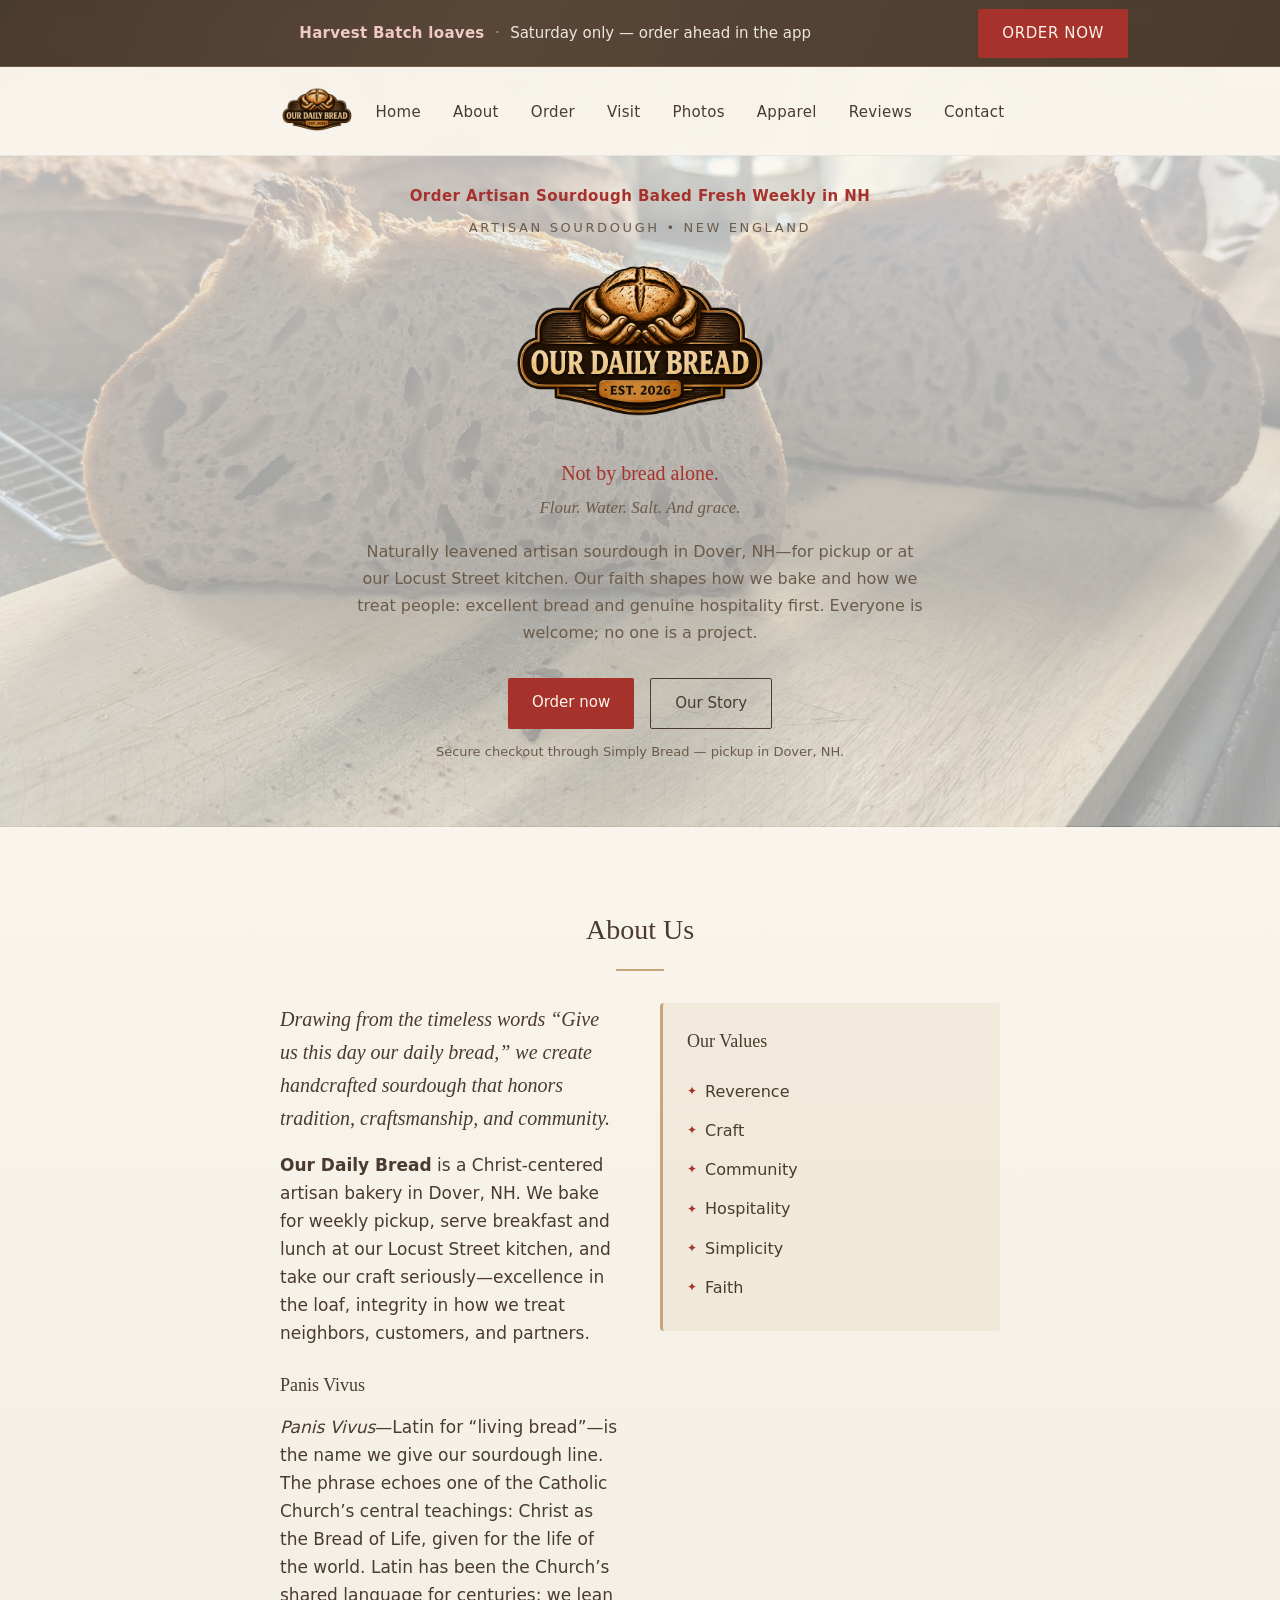
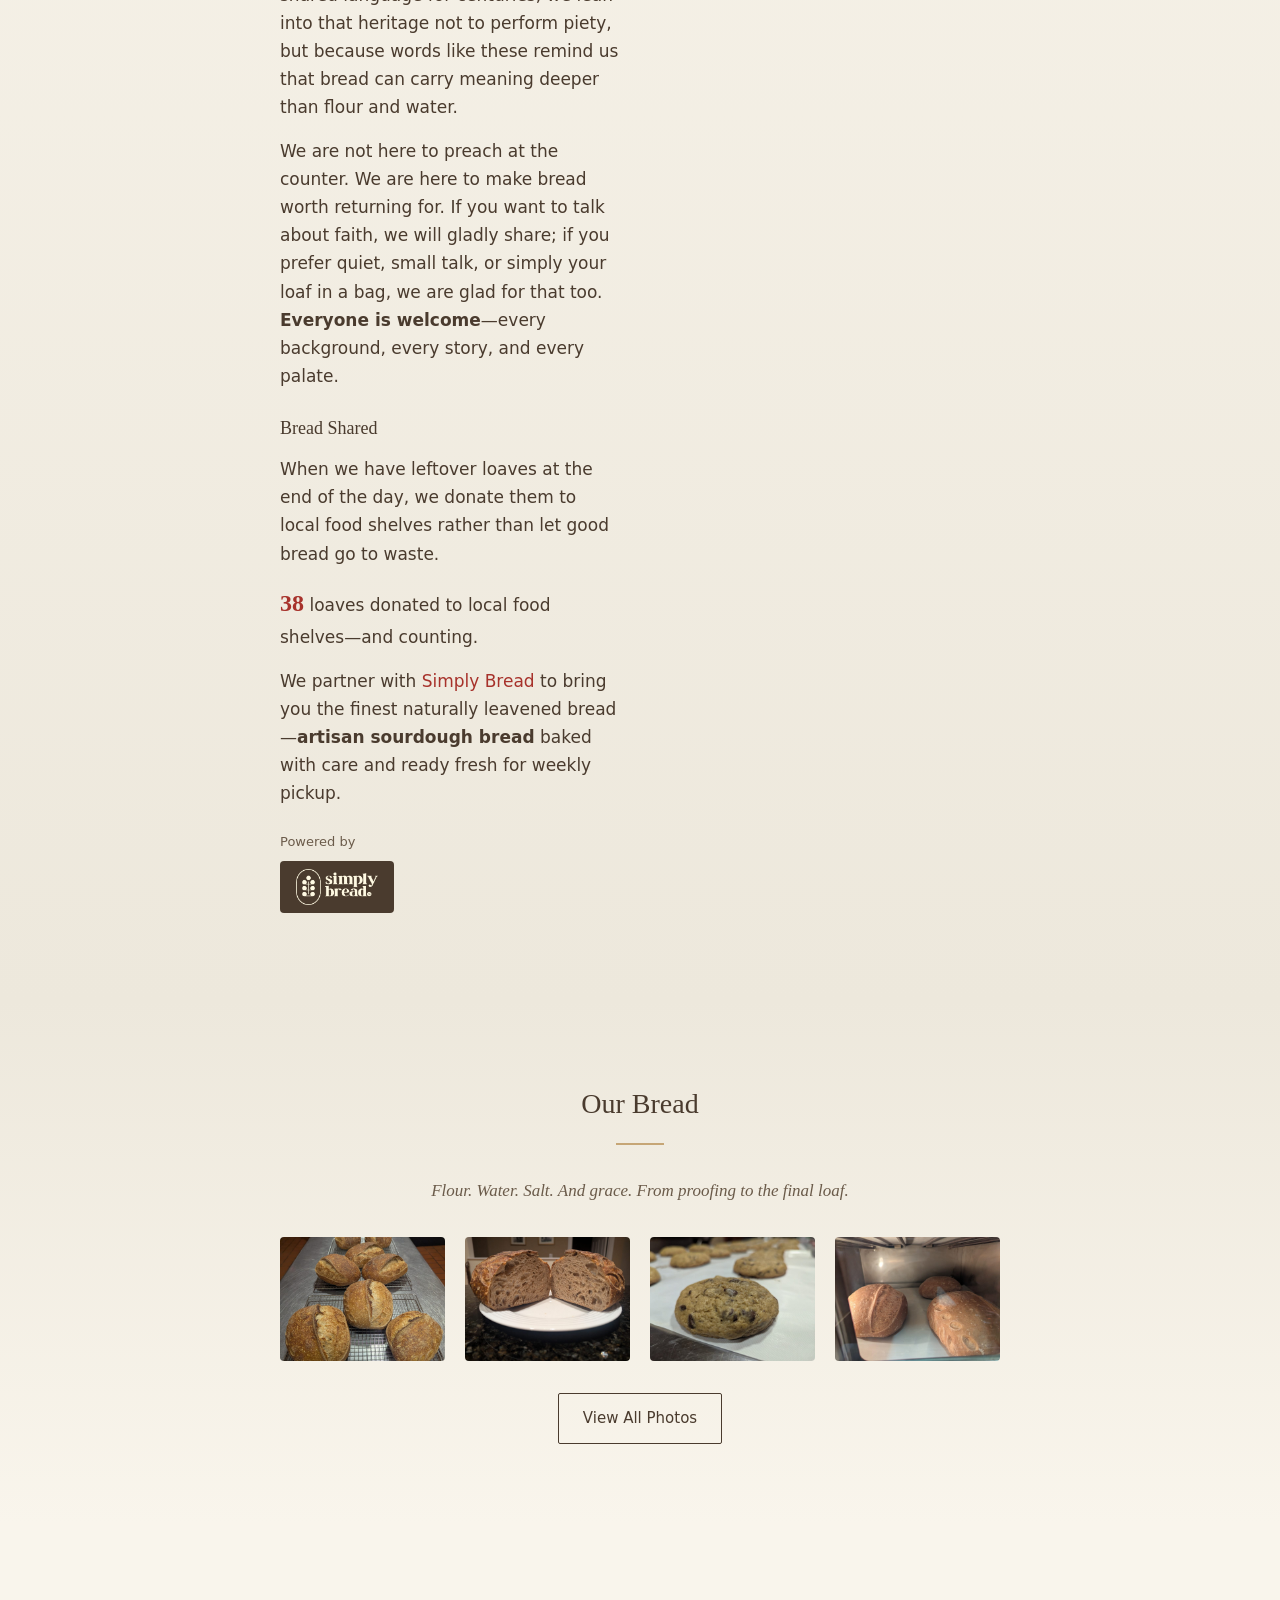
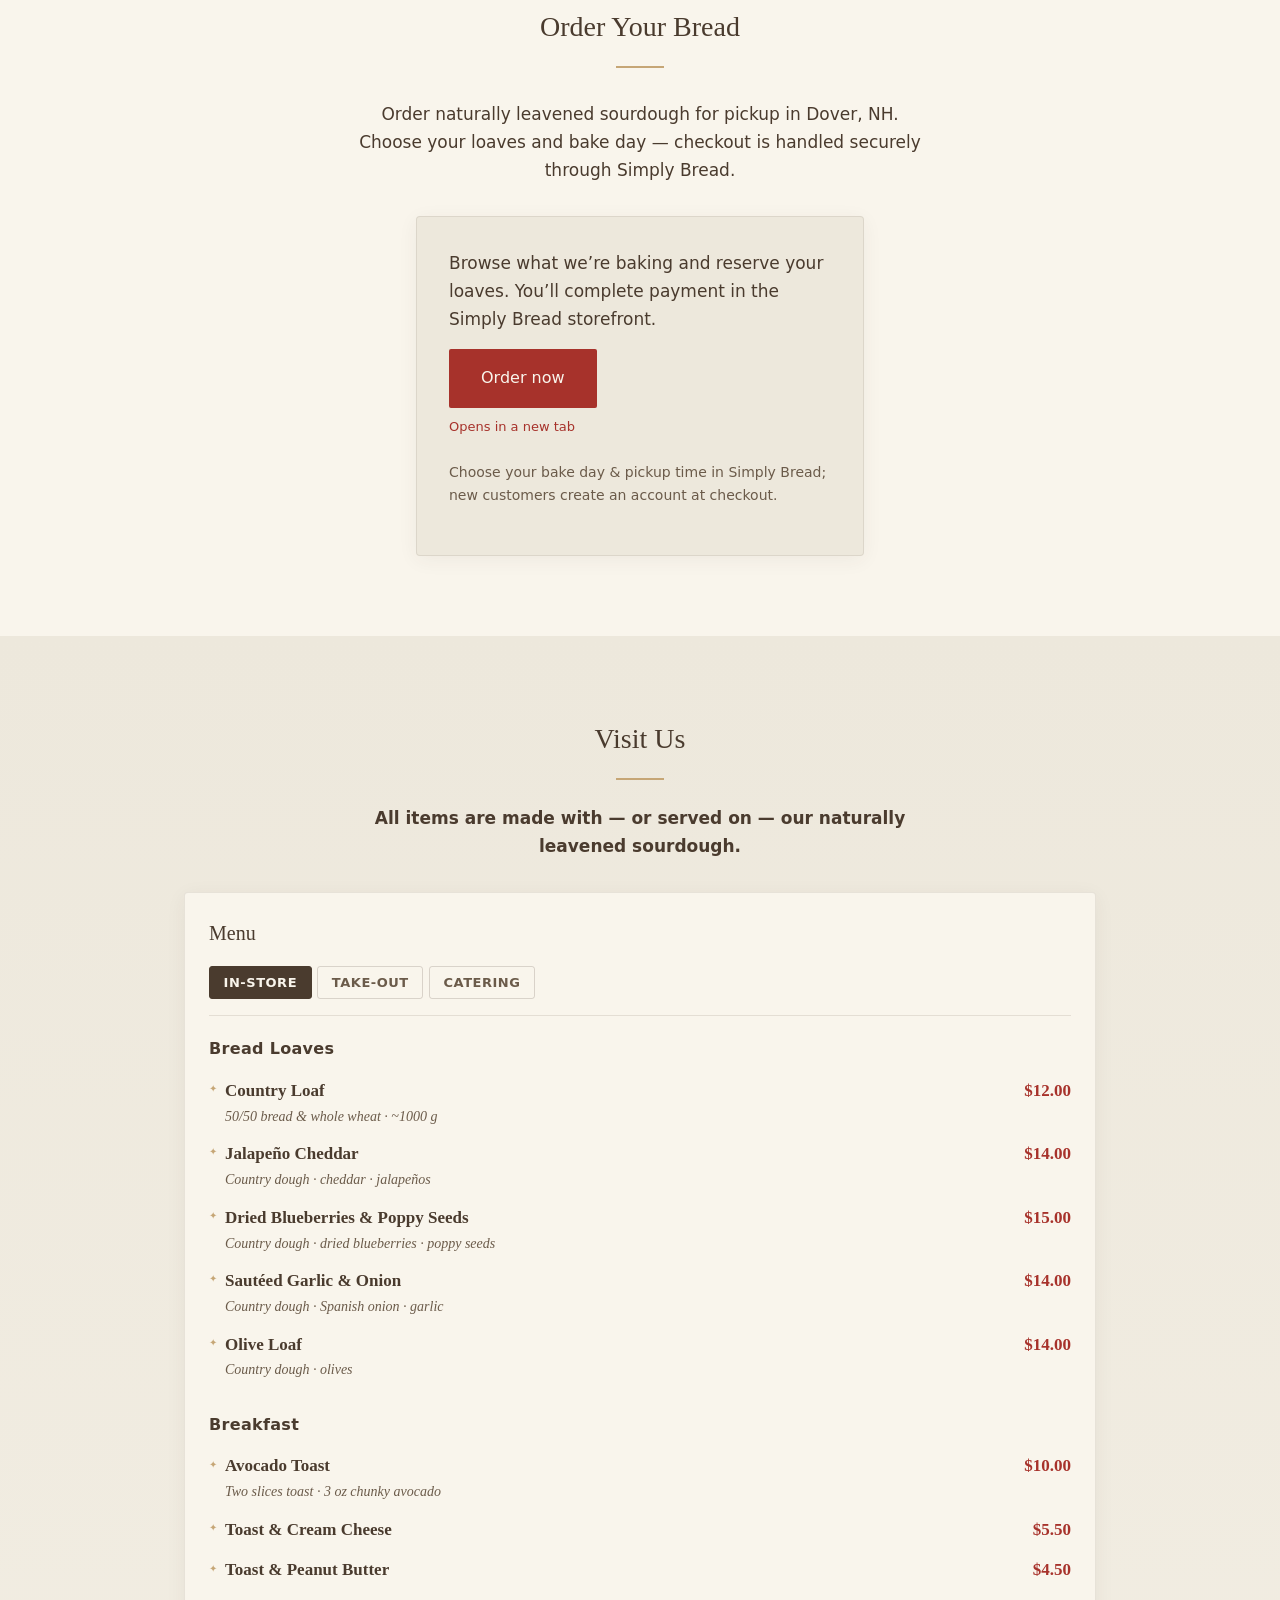
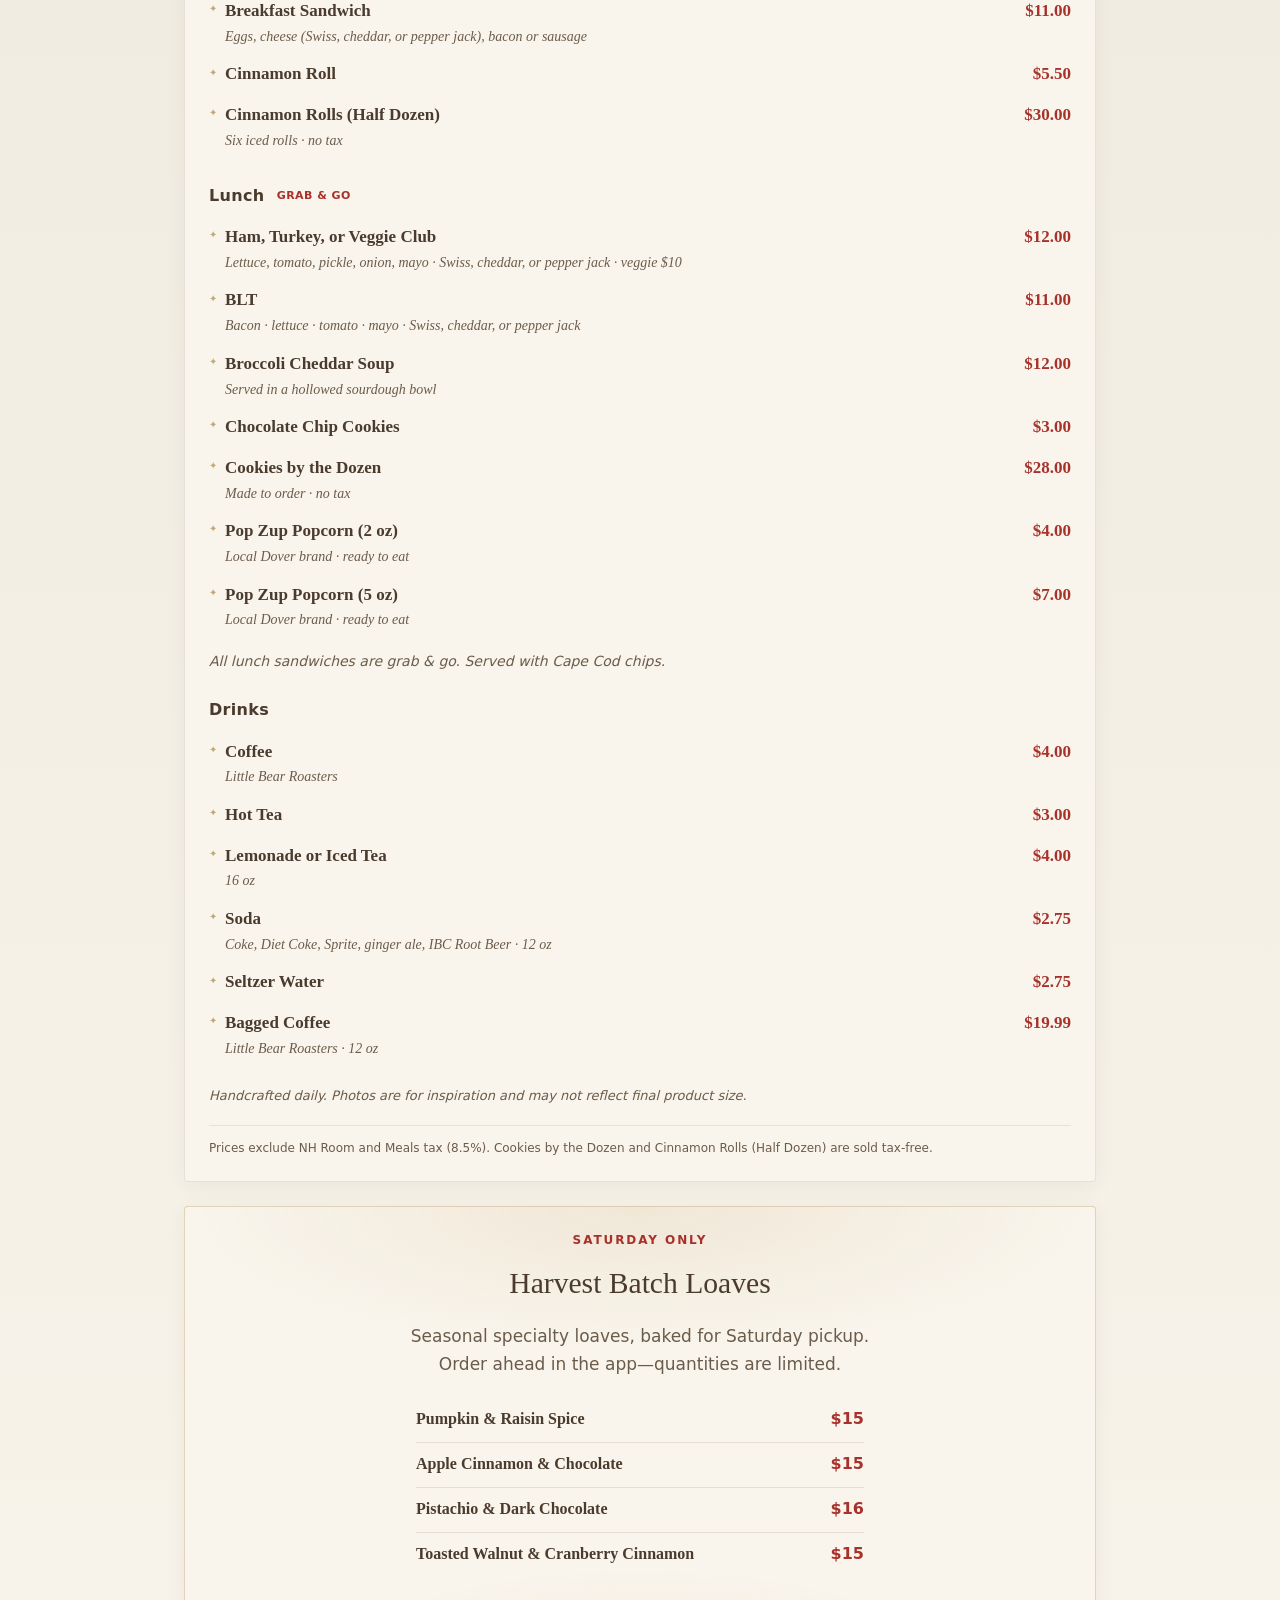
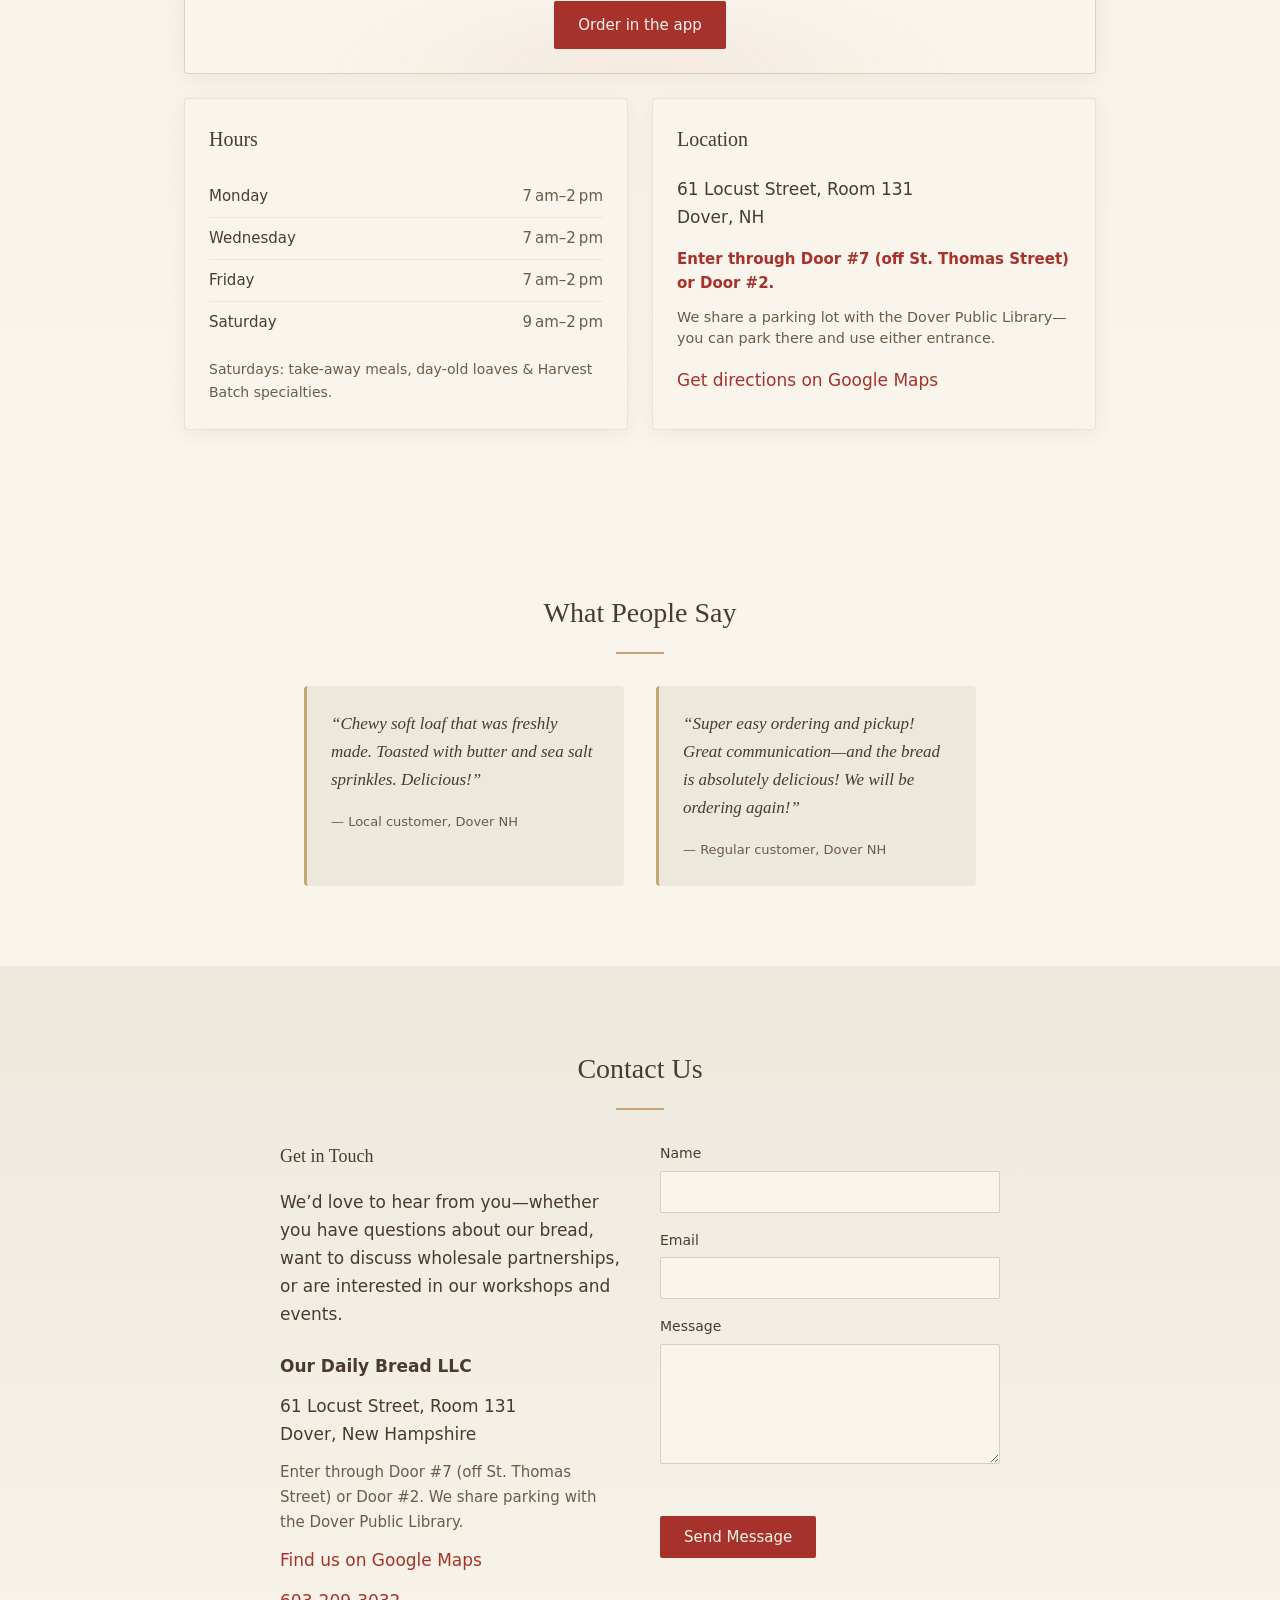
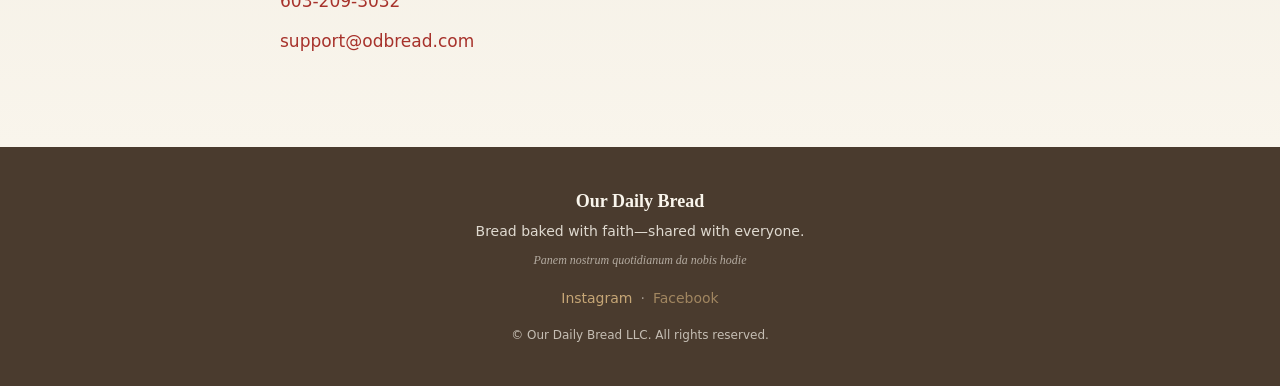
==== index.html @ a7588bb3 "Drop orange juice from the public menus." ====
<!DOCTYPE html>
<html lang="en">
<head>
  <meta charset="UTF-8">
  <meta name="viewport" content="width=device-width, initial-scale=1.0">
  <meta name="referrer" content="strict-origin-when-cross-origin">
  <meta http-equiv="X-Content-Type-Options" content="nosniff">
  <meta http-equiv="Permissions-Policy" content="camera=(), microphone=(), geolocation=(), interest-cohort=()">
  <meta http-equiv="Content-Security-Policy" content="default-src 'self'; base-uri 'self'; object-src 'none'; upgrade-insecure-requests; frame-src https://www.google.com; script-src 'self' 'unsafe-inline' https://www.googletagmanager.com https://www.google.com https://www.gstatic.com; style-src 'self' https://fonts.googleapis.com; font-src https://fonts.gstatic.com data:; img-src 'self' data: https: blob:; connect-src 'self' https://script.google.com https://www.google.com https://www.googletagmanager.com https://www.google-analytics.com https://analytics.google.com https://region1.google-analytics.com https://stats.g.doubleclick.net; form-action 'self' https://script.google.com;">
  <title>Artisan Sourdough Bakery | Our Daily Bread – Dover, NH</title>
  <meta name="description" content="Our Daily Bread — naturally leavened sourdough in Dover, NH. Christ-centered artisan bakery with pickup, dine-in breakfast and lunch. Everyone welcome.">
  <meta name="keywords" content="artisan sourdough, New England bakery, order fresh bread, Dover NH bakery, naturally leavened bread, artisan bread Dover NH, sourdough pickup NH, Our Daily Bread">
  <link rel="preconnect" href="https://fonts.googleapis.com">
  <link rel="preconnect" href="https://fonts.gstatic.com" crossorigin>
  <link href="https://fonts.googleapis.com/css2?family=EB+Garamond:ital,wght@0,400;0,500;0,600;0,700;1,400&family=Libre+Franklin:wght@300;400;500;600&display=swap" rel="stylesheet">
  <link rel="stylesheet" href="css/styles.css?v=14">
  <link rel="canonical" href="https://odbread.com/">
  <meta property="og:title" content="Artisan Sourdough Bakery | Our Daily Bread – Dover, NH">
  <meta property="og:description" content="Naturally leavened sourdough in Dover, NH — faith-shaped craft, open table. Order online or visit us for breakfast and lunch.">
  <meta property="og:type" content="website">
</head>
<body>
  <header class="site-header">
    <div class="promo-banner" role="status">
      <div class="promo-banner-inner">
        <p class="promo-banner-text">
          <span class="promo-banner-headline">Harvest Batch loaves</span>
          <span class="promo-banner-sep" aria-hidden="true">&middot;</span>
          <span class="promo-banner-sub">Saturday only — order ahead in the app</span>
        </p>
        <a href="https://app.simply-bread.co/odbread/" class="btn btn-promo" target="_blank" rel="noopener noreferrer">Order now</a>
      </div>
    </div>
    <nav class="nav">
      <a href="index.html#home" class="logo">
        <img src="images/our-daily-bread-logo.png" alt="Our Daily Bread — artisan sourdough bakery, Dover NH" class="logo-img" width="200" height="56">
      </a>
      <button type="button" class="nav-toggle" aria-label="Toggle menu" aria-expanded="false" aria-controls="primary-nav">
        <span></span>
        <span></span>
        <span></span>
      </button>
      <ul class="nav-links" id="primary-nav">
        <li><a href="#home">Home</a></li>
        <li><a href="#about">About</a></li>
        <li><a href="#order">Order</a></li>
        <li><a href="#visit">Visit</a></li>
        <li><a href="photos.html">Photos</a></li>
        <li><a href="shop.html">Apparel</a></li>
        <li><a href="#testimonials">Reviews</a></li>
        <li><a href="#contact">Contact</a></li>
      </ul>
    </nav>
  </header>

  <main>
    <!-- Hero -->
    <section id="home" class="hero">
      <div class="hero-bg"></div>
      <div class="hero-content">
        <p class="hero-value-prop">Order Artisan Sourdough Baked Fresh Weekly in NH</p>
        <p class="hero-subtitle">Artisan Sourdough • New England</p>
        <h1 class="hero-title hero-title--logo">
          <img src="images/our-daily-bread-logo.png" alt="Our Daily Bread" class="hero-logo" width="420" height="120" decoding="async" fetchpriority="high">
        </h1>
        <p class="hero-tagline">Not by bread alone.</p>
        <p class="hero-subline"><em>Flour. Water. Salt. And grace.</em></p>
        <p class="hero-mission">Naturally leavened artisan sourdough in Dover, NH&mdash;for pickup or at our Locust Street kitchen. Our faith shapes how we bake and how we treat people: excellent bread and genuine hospitality first. Everyone is welcome; no one is a project.</p>
        <div class="hero-cta">
          <!-- Simply Bread storefront (working — restore when checkout is live): https://app.simply-bread.co/odbread -->
          <!-- <a href="https://app.simply-bread.co/odbread" target="_blank" rel="noopener" class="btn btn-primary" id="orderCtaBtn">Order Fresh Bread</a> -->
          <a href="https://app.simply-bread.co/odbread/" class="btn btn-primary" id="orderCtaBtn" target="_blank" rel="noopener noreferrer">Order now</a>
          <a href="#about" class="btn btn-secondary">Our Story</a>
        </div>
        <p class="hero-cta-hint">Secure checkout through Simply Bread — pickup in Dover, NH.</p>
      </div>
      <div class="hero-wheat" aria-hidden="true"></div>
    </section>

    <!-- About -->
    <section id="about" class="about">
      <div class="container">
        <h2 class="section-title">About Us</h2>
        <div class="about-grid">
          <div class="about-content">
            <p class="about-lead">Drawing from the timeless words &ldquo;Give us this day our daily bread,&rdquo; we create handcrafted sourdough that honors tradition, craftsmanship, and community.</p>
            <p><strong>Our Daily Bread</strong> is a Christ-centered artisan bakery in Dover, NH. We bake for weekly pickup, serve breakfast and lunch at our Locust Street kitchen, and take our craft seriously&mdash;excellence in the loaf, integrity in how we treat neighbors, customers, and partners.</p>
            <h3 class="about-subhead">Panis Vivus</h3>
            <p><em>Panis Vivus</em>&mdash;Latin for &ldquo;living bread&rdquo;&mdash;is the name we give our sourdough line. The phrase echoes one of the Catholic Church&rsquo;s central teachings: Christ as the Bread of Life, given for the life of the world. Latin has been the Church&rsquo;s shared language for centuries; we lean into that heritage not to perform piety, but because words like these remind us that bread can carry meaning deeper than flour and water.</p>
            <p>We are not here to preach at the counter. We are here to make bread worth returning for. If you want to talk about faith, we will gladly share; if you prefer quiet, small talk, or simply your loaf in a bag, we are glad for that too. <strong>Everyone is welcome</strong>&mdash;every background, every story, and every palate.</p>
            <h3 class="about-subhead">Bread Shared</h3>
            <p>When we have leftover loaves at the end of the day, we donate them to local food shelves rather than let good bread go to waste.</p>
            <p class="donation-stat"><span id="donationTotal" class="donation-total">38</span> loaves donated to local food shelves&mdash;and counting.</p>
            <p>We partner with <a href="https://www.simply-bread.co/" target="_blank" rel="noopener noreferrer">Simply Bread</a> to bring you the finest naturally leavened bread—<strong>artisan sourdough bread</strong> baked with care and ready fresh for weekly pickup.</p>
            <div class="powered-by">
              <p class="powered-by-label">Powered by</p>
              <a href="https://www.simply-bread.co/" target="_blank" rel="noopener noreferrer" class="simply-bread-logo-link">
                <img src="images/simply-bread-logo.png" alt="Simply Bread — online ordering platform for artisan bakery" class="simply-bread-logo" width="120" height="48" loading="lazy">
              </a>
            </div>
          </div>
          <div class="values">
            <h3>Our Values</h3>
            <ul class="values-list">
              <li><span class="value-icon">✦</span> Reverence</li>
              <li><span class="value-icon">✦</span> Craft</li>
              <li><span class="value-icon">✦</span> Community</li>
              <li><span class="value-icon">✦</span> Hospitality</li>
              <li><span class="value-icon">✦</span> Simplicity</li>
              <li><span class="value-icon">✦</span> Faith</li>
            </ul>
          </div>
        </div>
      </div>
    </section>

    <!-- Photo Gallery (Landing) -->
    <section id="gallery" class="gallery">
      <div class="container">
        <h2 class="section-title">Our Bread</h2>
        <p class="gallery-intro">Flour. Water. Salt. And grace. From proofing to the final loaf.</p>
        <div class="gallery-grid">
          <a href="photos.html" class="gallery-item">
            <img src="images/gallery/PXL_20260622_201004152.jpg" alt="Fresh sourdough loaves cooling at Our Daily Bread, Dover NH" width="400" height="300" loading="lazy">
          </a>
          <a href="photos.html" class="gallery-item">
            <img src="images/gallery/PXL_20260624_011551714.jpg" alt="Sourdough loaf cut open showing open crumb" width="400" height="300" loading="lazy">
          </a>
          <a href="photos.html" class="gallery-item">
            <img src="images/gallery/PXL_20260622_204603319.jpg" alt="Chocolate chip cookies at Our Daily Bread" width="400" height="300" loading="lazy">
          </a>
          <a href="photos.html" class="gallery-item">
            <img src="images/gallery/PXL_20260622_194040164.jpg" alt="Sourdough loaves baking in the oven" width="400" height="300" loading="lazy">
          </a>
        </div>
        <p class="gallery-cta"><a href="photos.html" class="btn btn-secondary">View All Photos</a></p>
      </div>
    </section>

    <!-- Order -->
    <section id="order" class="order">
      <div class="container">
        <h2 class="section-title">Order Your Bread</h2>
        <div class="order-content">
          <p class="order-lead">Order naturally leavened sourdough for pickup in Dover, NH. Choose your loaves and bake day — checkout is handled securely through Simply Bread.</p>
          <div class="order-card">
            <div class="order-card-inner">
              <p>Browse what we&rsquo;re baking and reserve your loaves. You&rsquo;ll complete payment in the Simply Bread storefront.</p>
              <a href="https://app.simply-bread.co/odbread/" class="btn btn-primary btn-large" id="orderStorefrontBtn" target="_blank" rel="noopener noreferrer">Order now</a>
              <p class="order-cta-hint">Opens in a new tab</p>
              <p class="order-note">Choose your bake day &amp; pickup time in Simply Bread; new customers create an account at checkout.</p>
            </div>
          </div>
        </div>
      </div>
    </section>

    <!-- Menu, Hours & Location -->
    <section id="visit" class="visit">
      <div class="container visit-container">
        <h2 class="section-title">Visit Us</h2>
        <p class="visit-lead"><strong>All items are made with &mdash; or served on &mdash; our naturally leavened sourdough.</strong></p>
        <div class="visit-grid">
          <div class="visit-card visit-menu">
            <h3>Menu</h3>
            <div class="menu-tabs" role="tablist" aria-label="Choose a menu">
              <button type="button" class="menu-tab is-active" role="tab" id="tab-instore" aria-selected="true" aria-controls="menu-instore">In-Store</button>
              <button type="button" class="menu-tab" role="tab" id="tab-takeout" aria-selected="false" aria-controls="menu-takeout" tabindex="-1">Take-Out</button>
              <button type="button" class="menu-tab" role="tab" id="tab-catering" aria-selected="false" aria-controls="menu-catering" tabindex="-1">Catering</button>
            </div>

            <!-- In-Store -->
            <div class="menu-panel is-active" role="tabpanel" id="menu-instore" aria-labelledby="tab-instore">
              <div class="menu-category">
                <h4>Bread Loaves</h4>
                <ul class="menu-list">
                  <li>
                    <span class="menu-item-row"><span class="menu-item-name">Country Loaf</span><span class="menu-item-price">$12.00</span></span>
                    <span class="menu-item-desc">50/50 bread &amp; whole wheat &middot; ~1000 g</span>
                  </li>
                  <li>
                    <span class="menu-item-row"><span class="menu-item-name">Jalape&ntilde;o Cheddar</span><span class="menu-item-price">$14.00</span></span>
                    <span class="menu-item-desc">Country dough &middot; cheddar &middot; jalape&ntilde;os</span>
                  </li>
                  <li>
                    <span class="menu-item-row"><span class="menu-item-name">Dried Blueberries &amp; Poppy Seeds</span><span class="menu-item-price">$15.00</span></span>
                    <span class="menu-item-desc">Country dough &middot; dried blueberries &middot; poppy seeds</span>
                  </li>
                  <li>
                    <span class="menu-item-row"><span class="menu-item-name">Saut&eacute;ed Garlic &amp; Onion</span><span class="menu-item-price">$14.00</span></span>
                    <span class="menu-item-desc">Country dough &middot; Spanish onion &middot; garlic</span>
                  </li>
                  <li>
                    <span class="menu-item-row"><span class="menu-item-name">Olive Loaf</span><span class="menu-item-price">$14.00</span></span>
                    <span class="menu-item-desc">Country dough &middot; olives</span>
                  </li>
                </ul>
              </div>
              <div class="menu-category">
                <h4>Breakfast</h4>
                <ul class="menu-list">
                  <li>
                    <span class="menu-item-row"><span class="menu-item-name">Avocado Toast</span><span class="menu-item-price">$10.00</span></span>
                    <span class="menu-item-desc">Two slices toast &middot; 3 oz chunky avocado</span>
                  </li>
                  <li>
                    <span class="menu-item-row"><span class="menu-item-name">Toast &amp; Cream Cheese</span><span class="menu-item-price">$5.50</span></span>
                  </li>
                  <li>
                    <span class="menu-item-row"><span class="menu-item-name">Toast &amp; Peanut Butter</span><span class="menu-item-price">$4.50</span></span>
                  </li>
                  <li>
                    <span class="menu-item-row"><span class="menu-item-name">Breakfast Sandwich</span><span class="menu-item-price">$11.00</span></span>
                    <span class="menu-item-desc">Eggs, cheese (Swiss, cheddar, or pepper jack), bacon or sausage</span>
                  </li>
                  <li>
                    <span class="menu-item-row"><span class="menu-item-name">Cinnamon Roll</span><span class="menu-item-price">$5.50</span></span>
                  </li>
                  <li>
                    <span class="menu-item-row"><span class="menu-item-name">Cinnamon Rolls (Half Dozen)</span><span class="menu-item-price">$30.00</span></span>
                    <span class="menu-item-desc">Six iced rolls &middot; no tax</span>
                  </li>
                </ul>
              </div>
              <div class="menu-category">
                <h4>Lunch <span class="menu-category-tag">Grab &amp; Go</span></h4>
                <ul class="menu-list">
                  <li>
                    <span class="menu-item-row"><span class="menu-item-name">Ham, Turkey, or Veggie Club</span><span class="menu-item-price">$12.00</span></span>
                    <span class="menu-item-desc">Lettuce, tomato, pickle, onion, mayo &middot; Swiss, cheddar, or pepper jack &middot; veggie $10</span>
                  </li>
                  <li>
                    <span class="menu-item-row"><span class="menu-item-name">BLT</span><span class="menu-item-price">$11.00</span></span>
                    <span class="menu-item-desc">Bacon &middot; lettuce &middot; tomato &middot; mayo &middot; Swiss, cheddar, or pepper jack</span>
                  </li>
                  <li>
                    <span class="menu-item-row"><span class="menu-item-name">Broccoli Cheddar Soup</span><span class="menu-item-price">$12.00</span></span>
                    <span class="menu-item-desc">Served in a hollowed sourdough bowl</span>
                  </li>
                  <li>
                    <span class="menu-item-row"><span class="menu-item-name">Chocolate Chip Cookies</span><span class="menu-item-price">$3.00</span></span>
                  </li>
                  <li>
                    <span class="menu-item-row"><span class="menu-item-name">Cookies by the Dozen</span><span class="menu-item-price">$28.00</span></span>
                    <span class="menu-item-desc">Made to order &middot; no tax</span>
                  </li>
                  <li>
                    <span class="menu-item-row"><span class="menu-item-name">Pop Zup Popcorn (2&nbsp;oz)</span><span class="menu-item-price">$4.00</span></span>
                    <span class="menu-item-desc">Local Dover brand &middot; ready to eat</span>
                  </li>
                  <li>
                    <span class="menu-item-row"><span class="menu-item-name">Pop Zup Popcorn (5&nbsp;oz)</span><span class="menu-item-price">$7.00</span></span>
                    <span class="menu-item-desc">Local Dover brand &middot; ready to eat</span>
                  </li>
                </ul>
                <p class="menu-note">All lunch sandwiches are grab &amp; go. Served with Cape Cod chips.</p>
              </div>
              <div class="menu-category">
                <h4>Drinks</h4>
                <ul class="menu-list">
                  <li>
                    <span class="menu-item-row"><span class="menu-item-name">Coffee</span><span class="menu-item-price">$4.00</span></span>
                    <span class="menu-item-desc">Little Bear Roasters</span>
                  </li>
                  <li>
                    <span class="menu-item-row"><span class="menu-item-name">Hot Tea</span><span class="menu-item-price">$3.00</span></span>
                  </li>
                  <li>
                    <span class="menu-item-row"><span class="menu-item-name">Lemonade or Iced Tea</span><span class="menu-item-price">$4.00</span></span>
                    <span class="menu-item-desc">16 oz</span>
                  </li>
                  <li>
                    <span class="menu-item-row"><span class="menu-item-name">Soda</span><span class="menu-item-price">$2.75</span></span>
                    <span class="menu-item-desc">Coke, Diet Coke, Sprite, ginger ale, IBC Root Beer &middot; 12 oz</span>
                  </li>
                  <li>
                    <span class="menu-item-row"><span class="menu-item-name">Seltzer Water</span><span class="menu-item-price">$2.75</span></span>
                  </li>
                  <li>
                    <span class="menu-item-row"><span class="menu-item-name">Bagged Coffee</span><span class="menu-item-price">$19.99</span></span>
                    <span class="menu-item-desc">Little Bear Roasters &middot; 12 oz</span>
                  </li>
                </ul>
              </div>
              <p class="menu-disclaimer">Handcrafted daily. Photos are for inspiration and may not reflect final product size.</p>
              <p class="menu-tax">Prices exclude NH Room and Meals tax (8.5%). Cookies by the Dozen and Cinnamon Rolls (Half Dozen) are sold tax-free.</p>
            </div>

            <!-- Take-Out -->
            <div class="menu-panel" role="tabpanel" id="menu-takeout" aria-labelledby="tab-takeout" hidden>
              <p class="menu-panel-lead">Order ahead for pickup. Text <a href="sms:6032093032">603-209-3032</a>, email <a href="mailto:peter@odbread.com">peter@odbread.com</a>, or stop by the shop.</p>
              <div class="menu-category">
                <h4>Bread Loaves</h4>
                <ul class="menu-list">
                  <li>
                    <span class="menu-item-row"><span class="menu-item-name">Country Loaf</span><span class="menu-item-price">$12</span></span>
                    <span class="menu-item-desc">50/50 bread &amp; whole wheat &middot; ~1000 g</span>
                  </li>
                  <li>
                    <span class="menu-item-row"><span class="menu-item-name">Jalape&ntilde;o Cheddar</span><span class="menu-item-price">$14</span></span>
                  </li>
                  <li>
                    <span class="menu-item-row"><span class="menu-item-name">Dried Blueberries &amp; Poppy Seeds</span><span class="menu-item-price">$15</span></span>
                  </li>
                  <li>
                    <span class="menu-item-row"><span class="menu-item-name">Saut&eacute;ed Garlic &amp; Onion</span><span class="menu-item-price">$14</span></span>
                  </li>
                  <li>
                    <span class="menu-item-row"><span class="menu-item-name">Olive Loaf</span><span class="menu-item-price">$14</span></span>
                  </li>
                </ul>
              </div>
              <div class="menu-category">
                <h4>Sweets</h4>
                <ul class="menu-list">
                  <li>
                    <span class="menu-item-row"><span class="menu-item-name">Cinnamon Roll</span><span class="menu-item-price">$5.50</span></span>
                  </li>
                  <li>
                    <span class="menu-item-row"><span class="menu-item-name">Cinnamon Rolls (Half Dozen)</span><span class="menu-item-price">$30</span></span>
                    <span class="menu-item-desc">Six iced rolls</span>
                  </li>
                  <li>
                    <span class="menu-item-row"><span class="menu-item-name">Chocolate Chip Cookie</span><span class="menu-item-price">$3</span></span>
                  </li>
                  <li>
                    <span class="menu-item-row"><span class="menu-item-name">Cookies by the Dozen</span><span class="menu-item-price">$28</span></span>
                    <span class="menu-item-desc">Made to order</span>
                  </li>
                  <li>
                    <span class="menu-item-row"><span class="menu-item-name">Pop Zup Popcorn (2&nbsp;oz)</span><span class="menu-item-price">$4</span></span>
                    <span class="menu-item-desc">Local Dover brand</span>
                  </li>
                  <li>
                    <span class="menu-item-row"><span class="menu-item-name">Pop Zup Popcorn (5&nbsp;oz)</span><span class="menu-item-price">$7</span></span>
                    <span class="menu-item-desc">Local Dover brand</span>
                  </li>
                </ul>
              </div>
              <div class="menu-category">
                <h4>Breakfast</h4>
                <ul class="menu-list">
                  <li>
                    <span class="menu-item-row"><span class="menu-item-name">Breakfast Sandwich</span><span class="menu-item-price">$11</span></span>
                    <span class="menu-item-desc">Swiss, cheddar, or pepper jack</span>
                  </li>
                  <li>
                    <span class="menu-item-row"><span class="menu-item-name">Avocado Toast</span><span class="menu-item-price">$10</span></span>
                  </li>
                  <li>
                    <span class="menu-item-row"><span class="menu-item-name">Toast &amp; Cream Cheese</span><span class="menu-item-price">$5.50</span></span>
                  </li>
                  <li>
                    <span class="menu-item-row"><span class="menu-item-name">Toast &amp; Peanut Butter</span><span class="menu-item-price">$4.50</span></span>
                  </li>
                </ul>
              </div>
              <div class="menu-category">
                <h4>Lunch <span class="menu-category-tag">Grab &amp; Go</span></h4>
                <ul class="menu-list">
                  <li>
                    <span class="menu-item-row"><span class="menu-item-name">Ham, Turkey, or Veggie Club</span><span class="menu-item-price">$12</span></span>
                    <span class="menu-item-desc">Swiss, cheddar, or pepper jack &middot; veggie $10</span>
                  </li>
                  <li>
                    <span class="menu-item-row"><span class="menu-item-name">BLT</span><span class="menu-item-price">$11</span></span>
                    <span class="menu-item-desc">Swiss, cheddar, or pepper jack</span>
                  </li>
                  <li>
                    <span class="menu-item-row"><span class="menu-item-name">Broccoli Cheddar Soup</span><span class="menu-item-price">$12</span></span>
                    <span class="menu-item-desc">Served in a hollowed sourdough bowl</span>
                  </li>
                </ul>
                <p class="menu-note">All lunch sandwiches are grab &amp; go. Served with Cape Cod chips.</p>
              </div>
              <div class="menu-category">
                <h4>Drinks</h4>
                <ul class="menu-list">
                  <li>
                    <span class="menu-item-row"><span class="menu-item-name">Coffee</span><span class="menu-item-price">$4</span></span>
                    <span class="menu-item-desc">Little Bear Roasters</span>
                  </li>
                  <li>
                    <span class="menu-item-row"><span class="menu-item-name">Hot Tea</span><span class="menu-item-price">$3</span></span>
                  </li>
                  <li>
                    <span class="menu-item-row"><span class="menu-item-name">Lemonade or Iced Tea</span><span class="menu-item-price">$4</span></span>
                    <span class="menu-item-desc">16 oz</span>
                  </li>
                  <li>
                    <span class="menu-item-row"><span class="menu-item-name">Soda</span><span class="menu-item-price">$2.75</span></span>
                    <span class="menu-item-desc">12 oz</span>
                  </li>
                  <li>
                    <span class="menu-item-row"><span class="menu-item-name">Seltzer Water</span><span class="menu-item-price">$2.75</span></span>
                  </li>
                  <li>
                    <span class="menu-item-row"><span class="menu-item-name">Bagged Coffee</span><span class="menu-item-price">$19.99</span></span>
                    <span class="menu-item-desc">12 oz</span>
                  </li>
                </ul>
              </div>
              <p class="menu-disclaimer">Handcrafted daily. Photos are for inspiration and may not reflect final product size.</p>
              <p class="menu-tax">Prices exclude NH Room and Meals tax (8.5%).</p>
            </div>

            <!-- Catering -->
            <div class="menu-panel" role="tabpanel" id="menu-catering" aria-labelledby="tab-catering" hidden>
              <p class="menu-panel-lead">48-hour notice preferred. Pickup at the shop. Breakfast, lunch &amp; drinks priced for a minimum of 6; loaves and bagged coffee priced each.</p>
              <div class="menu-category">
                <h4>Bread Loaves</h4>
                <ul class="menu-list">
                  <li>
                    <span class="menu-item-row"><span class="menu-item-name">Country Loaf</span><span class="menu-item-price">$12.00</span></span>
                    <span class="menu-item-desc">Whole or sliced &middot; ~1000 g</span>
                  </li>
                  <li>
                    <span class="menu-item-row"><span class="menu-item-name">Jalape&ntilde;o Cheddar</span><span class="menu-item-price">$14.00</span></span>
                  </li>
                  <li>
                    <span class="menu-item-row"><span class="menu-item-name">Dried Blueberries &amp; Poppy Seeds</span><span class="menu-item-price">$15.00</span></span>
                  </li>
                  <li>
                    <span class="menu-item-row"><span class="menu-item-name">Saut&eacute;ed Garlic &amp; Onion</span><span class="menu-item-price">$14.00</span></span>
                  </li>
                  <li>
                    <span class="menu-item-row"><span class="menu-item-name">Olive Loaf</span><span class="menu-item-price">$14.00</span></span>
                  </li>
                </ul>
                <p class="menu-note">Ideal for sharing boards and gift baskets.</p>
              </div>
              <div class="menu-category">
                <h4>Breakfast <span class="menu-category-tag">For 6</span></h4>
                <ul class="menu-list">
                  <li>
                    <span class="menu-item-row"><span class="menu-item-name">Breakfast Sandwich</span><span class="menu-item-price">$66.00</span></span>
                    <span class="menu-item-desc">Swiss, cheddar, or pepper jack</span>
                  </li>
                  <li>
                    <span class="menu-item-row"><span class="menu-item-name">Avocado Toast</span><span class="menu-item-price">$60.00</span></span>
                  </li>
                  <li>
                    <span class="menu-item-row"><span class="menu-item-name">Toast &amp; Cream Cheese</span><span class="menu-item-price">$33.00</span></span>
                  </li>
                  <li>
                    <span class="menu-item-row"><span class="menu-item-name">Toast &amp; Peanut Butter</span><span class="menu-item-price">$27.00</span></span>
                  </li>
                  <li>
                    <span class="menu-item-row"><span class="menu-item-name">Cinnamon Rolls</span><span class="menu-item-price">$30.00</span></span>
                    <span class="menu-item-desc">Add half dozens as needed</span>
                  </li>
                </ul>
              </div>
              <div class="menu-category">
                <h4>Lunch <span class="menu-category-tag">Grab &amp; Go &middot; For 6</span></h4>
                <ul class="menu-list">
                  <li>
                    <span class="menu-item-row"><span class="menu-item-name">Ham, Turkey, or Veggie Club</span><span class="menu-item-price">$72.00</span></span>
                    <span class="menu-item-desc">Swiss, cheddar, or pepper jack &middot; veggie $60</span>
                  </li>
                  <li>
                    <span class="menu-item-row"><span class="menu-item-name">BLT</span><span class="menu-item-price">$66.00</span></span>
                    <span class="menu-item-desc">Swiss, cheddar, or pepper jack</span>
                  </li>
                  <li>
                    <span class="menu-item-row"><span class="menu-item-name">Broccoli Cheddar Soup</span><span class="menu-item-price">$72.00</span></span>
                    <span class="menu-item-desc">Bread bowls &middot; or ask about quart / half-gallon</span>
                  </li>
                  <li>
                    <span class="menu-item-row"><span class="menu-item-name">Cookies by the Dozen</span><span class="menu-item-price">$28.00</span></span>
                    <span class="menu-item-desc">Made to order</span>
                  </li>
                  <li>
                    <span class="menu-item-row"><span class="menu-item-name">Pop Zup Popcorn (2&nbsp;oz)</span><span class="menu-item-price">$4.00</span></span>
                    <span class="menu-item-desc">Priced each</span>
                  </li>
                  <li>
                    <span class="menu-item-row"><span class="menu-item-name">Pop Zup Popcorn (5&nbsp;oz)</span><span class="menu-item-price">$7.00</span></span>
                    <span class="menu-item-desc">Priced each</span>
                  </li>
                </ul>
                <p class="menu-note">Lunch sandwiches are grab &amp; go. Cape Cod chips included.</p>
              </div>
              <div class="menu-category">
                <h4>Drinks</h4>
                <ul class="menu-list">
                  <li>
                    <span class="menu-item-row"><span class="menu-item-name">Coffee</span><span class="menu-item-price">$24.00</span></span>
                    <span class="menu-item-desc">For 6 &middot; ask about group carafes</span>
                  </li>
                  <li>
                    <span class="menu-item-row"><span class="menu-item-name">Hot Tea</span><span class="menu-item-price">$18.00</span></span>
                    <span class="menu-item-desc">For 6</span>
                  </li>
                  <li>
                    <span class="menu-item-row"><span class="menu-item-name">Lemonade or Iced Tea</span><span class="menu-item-price">$24.00</span></span>
                    <span class="menu-item-desc">For 6 &middot; 16 oz</span>
                  </li>
                  <li>
                    <span class="menu-item-row"><span class="menu-item-name">Soda</span><span class="menu-item-price">$16.50</span></span>
                    <span class="menu-item-desc">For 6 &middot; 12 oz</span>
                  </li>
                  <li>
                    <span class="menu-item-row"><span class="menu-item-name">Seltzer Water</span><span class="menu-item-price">$16.50</span></span>
                    <span class="menu-item-desc">For 6</span>
                  </li>
                  <li>
                    <span class="menu-item-row"><span class="menu-item-name">Bagged Coffee</span><span class="menu-item-price">$19.99</span></span>
                    <span class="menu-item-desc">Priced each &middot; host gifts &amp; take-home</span>
                  </li>
                </ul>
              </div>
              <p class="menu-note">A 20% gratuity applies to catering orders. Delivered orders also include a 10% delivery fee. Larger quantities and mixed orders welcome &mdash; inquire at the counter or <a href="#contact">contact us</a>.</p>
              <p class="menu-disclaimer">Handcrafted daily. Photos are for inspiration and may not reflect final product size.</p>
              <p class="menu-tax">Prices exclude NH Room and Meals tax (8.5%).</p>
            </div>
          </div>
          <aside class="visit-card visit-harvest" id="harvest-batch" aria-labelledby="harvest-title">
            <p class="visit-harvest-eyebrow">Saturday Only</p>
            <h3 id="harvest-title">Harvest Batch Loaves</h3>
            <p class="visit-harvest-lead">Seasonal specialty loaves, baked for Saturday pickup. Order ahead in the app&mdash;quantities are limited.</p>
            <ul class="harvest-list">
              <li><span class="harvest-name">Pumpkin &amp; Raisin Spice</span><span class="harvest-price">$15</span></li>
              <li><span class="harvest-name">Apple Cinnamon &amp; Chocolate</span><span class="harvest-price">$15</span></li>
              <li><span class="harvest-name">Pistachio &amp; Dark Chocolate</span><span class="harvest-price">$16</span></li>
              <li><span class="harvest-name">Toasted Walnut &amp; Cranberry Cinnamon</span><span class="harvest-price">$15</span></li>
            </ul>
            <p class="visit-harvest-cta">
              <a href="https://app.simply-bread.co/odbread/" class="btn btn-primary" target="_blank" rel="noopener noreferrer">Order in the app</a>
            </p>
          </aside>
          <div class="visit-card visit-hours">
            <h3>Hours</h3>
            <ul class="hours-list">
              <li><span class="hours-day">Monday</span><span class="hours-time">7&thinsp;am&ndash;2&thinsp;pm</span></li>
              <li><span class="hours-day">Wednesday</span><span class="hours-time">7&thinsp;am&ndash;2&thinsp;pm</span></li>
              <li><span class="hours-day">Friday</span><span class="hours-time">7&thinsp;am&ndash;2&thinsp;pm</span></li>
              <li><span class="hours-day">Saturday</span><span class="hours-time">9&thinsp;am&ndash;2&thinsp;pm</span></li>
            </ul>
            <p class="hours-note">Saturdays: take-away meals, day-old loaves &amp; Harvest Batch specialties.</p>
          </div>
          <div class="visit-card visit-location">
            <h3>Location</h3>
            <address class="visit-address">
              <p>61 Locust Street, Room 131<br>Dover, NH</p>
            </address>
            <p class="visit-emphasis">Enter through Door&nbsp;#7 (off St. Thomas Street) or Door&nbsp;#2.</p>
            <p class="visit-parking">We share a parking lot with the Dover Public Library&mdash;you can park there and use either entrance.</p>
            <p><a href="https://www.google.com/maps/search/?api=1&query=61+Locust+Street,+Dover,+NH" target="_blank" rel="noopener noreferrer">Get directions on Google Maps</a></p>
          </div>
        </div>
      </div>
    </section>

    <!-- Social Proof / Testimonials -->
    <section id="testimonials" class="testimonials">
      <div class="container">
        <h2 class="section-title">What People Say</h2>
        <div class="testimonials-grid testimonials-grid--two">
          <blockquote class="testimonial">
            <p>&ldquo;Chewy soft loaf that was freshly made. Toasted with butter and sea salt sprinkles. Delicious!&rdquo;</p>
            <cite>&mdash; Local customer, Dover NH</cite>
          </blockquote>
          <blockquote class="testimonial">
            <p>&ldquo;Super easy ordering and pickup! Great communication&mdash;and the bread is absolutely delicious! We will be ordering again!&rdquo;</p>
            <cite>&mdash; Regular customer, Dover NH</cite>
          </blockquote>
        </div>
      </div>
    </section>

    <!-- Contact -->
    <section id="contact" class="contact">
      <div class="container">
        <h2 class="section-title">Contact Us</h2>
        <div class="contact-grid">
          <div class="contact-info">
            <h3>Get in Touch</h3>
            <p>We&rsquo;d love to hear from you—whether you have questions about our bread, want to discuss wholesale partnerships, or are interested in our workshops and events.</p>
            <address>
              <p><strong>Our Daily Bread LLC</strong></p>
              <p>61 Locust Street, Room 131<br>Dover, New Hampshire</p>
              <p class="contact-directions">Enter through Door&nbsp;#7 (off St. Thomas Street) or Door&nbsp;#2. We share parking with the Dover Public Library.</p>
              <p><a href="https://www.google.com/maps/search/?api=1&query=61+Locust+Street,+Dover,+NH" target="_blank" rel="noopener noreferrer">Find us on Google Maps</a></p>
              <p><a href="tel:603-209-3032">603-209-3032</a></p>
              <p><a href="mailto:support@odbread.com">support@odbread.com</a></p>
            </address>
          </div>
          <form class="contact-form" id="contactForm" action="https://script.google.com/macros/s/AKfycby3gQJtrAMhVKR8d1xmrACJBIZdLNcaFUk_T5RhnjEEo-OD0qwfw-ufEk-nqxFm8HJy/exec" method="POST" data-recaptcha-sitekey="6LfA-WwsAAAAAMd-1ZGWtlz0RAtv8M4O-SusuF2E" autocomplete="on">
            <label for="name">Name</label>
            <input type="text" id="name" name="name" required maxlength="200" autocomplete="name" autocapitalize="words">
            <label for="email">Email</label>
            <input type="email" id="email" name="email" required maxlength="254" autocomplete="email" inputmode="email">
            <label for="message">Message</label>
            <textarea id="message" name="message" rows="5" required maxlength="8000"></textarea>
            <input type="hidden" id="g-recaptcha-response" name="g-recaptcha-response">
            <p class="form-error" id="recaptchaError" role="alert"></p>
            <button type="submit" class="btn btn-primary" id="submitBtn">Send Message</button>
          </form>
          <div id="contactFormOutcome" class="contact-form-outcome" hidden></div>
        </div>
      </div>
    </section>
  </main>

  <footer class="site-footer">
    <div class="container">
      <p class="footer-brand">Our Daily Bread</p>
      <p class="footer-tagline">Bread baked with faith—shared with everyone.</p>
      <p class="footer-latin"><em>Panem nostrum quotidianum da nobis hodie</em></p>
      <div class="footer-socials">
        <a href="https://www.instagram.com/odbread26/" target="_blank" rel="noopener noreferrer" aria-label="Follow us on Instagram">Instagram</a>
        <span class="social-sep">·</span>
        <span class="footer-socials-placeholder" title="Coming soon">Facebook <span class="visually-hidden">(coming soon)</span></span>
      </div>
      <p class="footer-copy">&copy; Our Daily Bread LLC. All rights reserved.</p>
    </div>
  </footer>

  <div
    class="promo-modal"
    id="first15Modal"
    hidden
    role="dialog"
    aria-modal="true"
    aria-labelledby="first15Title"
    aria-describedby="first15Desc"
  >
    <div class="promo-modal-backdrop" data-promo-close></div>
    <div class="promo-modal-panel" role="document">
      <button type="button" class="promo-modal-close" data-promo-close aria-label="Close offer">
        <span aria-hidden="true">&times;</span>
      </button>
      <p class="promo-modal-eyebrow">Welcome offer</p>
      <h2 class="promo-modal-title" id="first15Title">15% off your first app order</h2>
      <p class="promo-modal-desc" id="first15Desc">
        Sign up for the Simply Bread app and use code <strong>FIRST15</strong> on your first app order.
      </p>
      <p class="promo-modal-code" aria-label="Coupon code FIRST15">FIRST15</p>
      <a
        class="btn btn-primary promo-modal-cta"
        id="first15CtaBtn"
        href="https://app.simplybread.com/odbread/signup"
        target="_blank"
        rel="noopener noreferrer"
      >
        Sign up &amp; save
      </a>
      <button type="button" class="promo-modal-dismiss" data-promo-close>No thanks</button>
    </div>
  </div>

  <!-- LocalBusiness schema for Dover, NH -->
  <script type="application/ld+json">
  {
    "@context": "https://schema.org",
    "@type": "LocalBusiness",
    "name": "Our Daily Bread",
    "alternateName": "Panis Vivus",
    "legalName": "Our Daily Bread LLC",
    "description": "Christ-centered artisan sourdough bakery in Dover, NH. Naturally leavened bread for pickup and dine-in; everyone welcome.",
    "url": "https://odbread.com",
    "telephone": "+1-603-209-3032",
    "email": "support@odbread.com",
    "address": {
      "@type": "PostalAddress",
      "streetAddress": "61 Locust Street, Room 131",
      "addressLocality": "Dover",
      "addressRegion": "NH",
      "addressCountry": "US"
    },
    "openingHoursSpecification": [
      {
        "@type": "OpeningHoursSpecification",
        "dayOfWeek": ["Monday", "Wednesday", "Friday"],
        "opens": "07:00",
        "closes": "14:00"
      }
    ],
    "sameAs": [
      "https://www.instagram.com/odbread26/",
      "https://www.google.com/maps/search/?api=1&query=61+Locust+Street,+Dover,+NH"
    ],
    "areaServed": ["Dover NH", "New Hampshire", "New England"],
    "priceRange": "$$"
  }
  </script>

  <!-- Google Analytics 4: Measurement ID is also set in js/gtag-init.js -->
  <script async src="https://www.googletagmanager.com/gtag/js?id=G-D5C2E35JSS"></script>
  <script src="js/gtag-init.js?v=4" defer></script>

  <script src="https://www.google.com/recaptcha/api.js?render=6LfA-WwsAAAAAMd-1ZGWtlz0RAtv8M4O-SusuF2E" async defer></script>
  <script src="js/main.js?v=7" defer></script>
</body>
</html>
---- css/styles.css ----
/* ============================================
   Panis Vivus — Brand Styles
   Colors: Warm Sepia #C6A676, Iron Brown #4A3B2E,
   Brick Red #A7322B, Cream White #F9F5EC
   ============================================ */

:root {
  --warm-sepia: #C6A676;
  --iron-brown: #4A3B2E;
  --brick-red: #A7322B;
  --cream: #F9F5EC;
  --cream-dark: #EDE8DC;
  --brown-light: #6B5B4A;
  --font-serif: 'EB Garamond', Georgia, serif;
  --font-sans: 'Libre Franklin', system-ui, sans-serif;
  /* Clears fixed header + promo banner; exact value set in JS (ResizeObserver). Fallback if JS is off. */
  --site-header-offset: 12.5rem;
}

@media (min-width: 641px) {
  :root {
    --site-header-offset: 11.5rem;
  }
}

@media (min-width: 901px) {
  :root {
    --site-header-offset: 10.5rem;
  }
}

*,
*::before,
*::after {
  box-sizing: border-box;
}

html {
  scroll-behavior: smooth;
  scroll-padding-top: var(--site-header-offset);
}

body {
  margin: 0;
  font-family: var(--font-sans);
  font-weight: 400;
  font-size: 1rem;
  line-height: 1.65;
  color: var(--iron-brown);
  background-color: var(--cream);
}

@media (min-width: 480px) {
  body {
    font-size: 1.0625rem;
  }
}

h1, h2, h3 {
  font-family: var(--font-serif);
  font-weight: 500;
}

a {
  color: var(--brick-red);
  text-decoration: none;
  transition: color 0.2s ease;
}

a:hover {
  color: var(--iron-brown);
}

.container {
  max-width: 48rem;
  margin: 0 auto;
  padding: 0 1rem;
}

@media (min-width: 480px) {
  .container {
    padding: 0 1.5rem;
  }
}

/* Vertical rhythm: tighter on small screens */
.about,
.order,
.visit,
.gallery,
.testimonials,
.contact {
  padding: 3rem 0;
}

@media (min-width: 768px) {
  .about,
  .order,
  .visit,
  .gallery,
  .testimonials,
  .contact {
    padding: 5rem 0;
  }
}

/* Header */
.site-header {
  position: fixed;
  top: 0;
  left: 0;
  right: 0;
  z-index: 100;
  display: flex;
  flex-direction: column;
  background: rgba(249, 245, 236, 0.95);
  backdrop-filter: blur(8px);
  border-bottom: 1px solid rgba(74, 59, 46, 0.08);
}

/* Temporary construction closure banner */
.promo-banner {
  width: 100%;
  background-color: #3d3128;
  background-image:
    linear-gradient(
      115deg,
      rgba(74, 59, 46, 0.97) 0%,
      rgba(90, 72, 56, 0.92) 38%,
      rgba(74, 59, 46, 0.96) 100%
    ),
    radial-gradient(ellipse 120% 180% at 0% 50%, rgba(198, 166, 118, 0.18) 0%, transparent 55%),
    radial-gradient(ellipse 100% 160% at 100% 30%, rgba(167, 50, 43, 0.18) 0%, transparent 50%);
  border-bottom: 1px solid rgba(198, 166, 118, 0.28);
}

.promo-banner-inner {
  display: flex;
  flex-direction: row;
  flex-wrap: wrap;
  align-items: center;
  justify-content: center;
  column-gap: 0.65rem;
  row-gap: 0.35rem;
  max-width: 64rem;
  margin: 0 auto;
  padding: 0.45rem 0.75rem;
}

@media (min-width: 521px) {
  .promo-banner-inner {
    column-gap: 1.25rem;
    padding: 0.55rem 1.5rem;
  }
}

.promo-banner-text {
  margin: 0;
  flex: 1 1 min(100%, 15rem);
  min-width: 0;
  font-size: 0.8125rem;
  line-height: 1.4;
  color: var(--cream);
  text-align: center;
}

@media (min-width: 521px) {
  .promo-banner-text {
    font-size: 0.9375rem;
  }
}

.promo-banner-headline {
  font-weight: 600;
  letter-spacing: 0.02em;
  color: #f0c9c6;
}

.promo-banner-sep {
  display: none;
  margin: 0 0.35rem;
  color: var(--warm-sepia);
  opacity: 0.9;
  font-weight: 400;
}

.promo-banner-sub {
  display: inline;
  font-weight: 400;
  color: rgba(249, 245, 236, 0.92);
}

@media (max-width: 520px) {
  .promo-banner-sub::before {
    content: '\00a0·\00a0';
  }
}

@media (min-width: 521px) {
  .promo-banner-sep {
    display: inline;
  }
}

.btn-promo {
  flex-shrink: 0;
  padding: 0.38rem 0.85rem;
  font-size: 0.75rem;
  font-weight: 600;
  letter-spacing: 0.04em;
  text-transform: uppercase;
  background: var(--brick-red);
  color: var(--cream) !important;
  border: 1.5px solid var(--brick-red);
  border-radius: 2px;
}

.btn-promo:hover {
  background: #8a2924;
  color: var(--cream) !important;
  border-color: #8a2924;
}

@media (min-width: 521px) {
  .btn-promo {
    padding: 0.45rem 1.1rem;
    font-size: 0.8125rem;
  }
}

.nav {
  display: flex;
  align-items: center;
  justify-content: space-between;
  max-width: 64rem;
  margin: 0 auto;
  padding: 0.5rem 0.75rem;
  gap: 0.5rem;
  position: relative;
}

@media (min-width: 480px) {
  .nav {
    padding: 0.65rem 1rem;
    gap: 0.75rem;
  }
}

@media (min-width: 641px) {
  .nav {
    padding: 1rem 1.5rem;
    gap: 1rem;
  }
}

.logo {
  display: flex;
  align-items: center;
  gap: 0.5rem;
  min-width: 0;
  flex-shrink: 1;
  font-family: var(--font-serif);
  font-size: 1.35rem;
  font-weight: 600;
  color: var(--iron-brown);
}

/* Wordmark only when there is room beside nav */
.logo-wordmark {
  display: none;
}

@media (min-width: 901px) {
  .logo-wordmark {
    display: inline;
  }
}

.logo-img {
  height: 44px;
  width: auto;
  max-width: 160px;
  object-fit: contain;
  object-position: left center;
  vertical-align: middle;
}

@media (min-width: 641px) {
  .logo-img {
    height: 56px;
    max-width: 200px;
  }
}

.logo:hover {
  color: var(--brick-red);
}

.nav-links {
  position: absolute;
  top: 100%;
  left: 0;
  right: 0;
  display: none;
  flex-direction: column;
  gap: 0;
  margin: 0;
  padding: 1rem;
  list-style: none;
  flex-shrink: 0;
  background: var(--cream);
  border-bottom: 1px solid rgba(74, 59, 46, 0.1);
}

.nav-links.is-open {
  display: flex;
}

.nav-links li {
  padding: 0.75rem 0;
  border-bottom: 1px solid rgba(74, 59, 46, 0.06);
}

.nav-links li:last-child {
  border-bottom: none;
}

.nav-links a {
  font-size: 0.9375rem;
  font-weight: 500;
  color: var(--iron-brown);
  letter-spacing: 0.02em;
}

.nav-links a:hover {
  color: var(--brick-red);
}

.nav-toggle {
  display: flex;
  flex-direction: column;
  gap: 5px;
  background: none;
  border: none;
  cursor: pointer;
  padding: 0.5rem;
  flex-shrink: 0;
}

.nav-toggle span {
  width: 24px;
  height: 2px;
  background: var(--iron-brown);
}

@media (min-width: 641px) {
  .nav-toggle {
    display: none;
  }

  .nav-links {
    position: static;
    display: flex;
    flex-direction: row;
    gap: 2rem;
    padding: 0;
    background: transparent;
    border-bottom: none;
  }

  .nav-links li {
    padding: 0;
    border-bottom: none;
  }
}

/* In-page anchors land below fixed header */
main section[id] {
  scroll-margin-top: calc(var(--site-header-offset) + 0.75rem);
}

/* Hero: offset clears fixed header; flex-start avoids squashing centered block on short viewports */
.hero {
  position: relative;
  min-height: 72vh;
  display: flex;
  flex-direction: row;
  flex-wrap: wrap;
  align-items: flex-start;
  justify-content: center;
  padding: calc(var(--site-header-offset) + 0.5rem) 1rem 3rem;
  overflow: hidden;
}

@media (min-width: 480px) {
  .hero {
    padding: calc(var(--site-header-offset) + 0.75rem) 1.5rem 4rem;
  }
}

@media (min-width: 641px) {
  .hero {
    min-height: 85vh;
    padding: calc(var(--site-header-offset) + 1.25rem) 1.5rem 4rem;
  }
}

.hero-bg {
  position: absolute;
  inset: 0;
  background-image:
    linear-gradient(
      to bottom,
      rgba(249, 245, 236, 0.7) 0%,
      rgba(249, 245, 236, 0.6) 100%
    ),
    url('../images/gallery/bread-sliced-batch.jpg');
  background-size: cover;
  background-position: center;
  z-index: 0;
}

.hero-content {
  position: relative;
  z-index: 1;
  text-align: center;
  max-width: 36rem;
  width: 100%;
  flex: 0 1 auto;
}

.hero-value-prop {
  font-size: 0.9375rem;
  font-weight: 600;
  color: var(--brick-red);
  margin: 0 0 0.5rem;
  letter-spacing: 0.03em;
}

.hero-subtitle {
  font-size: 0.8125rem;
  font-weight: 500;
  letter-spacing: 0.2em;
  text-transform: uppercase;
  color: var(--brown-light);
  margin: 0 0 0.5rem;
}

.hero-title {
  font-size: clamp(2.5rem, 8vw, 4rem);
  font-weight: 600;
  color: var(--iron-brown);
  margin: 0 0 0.5rem;
  letter-spacing: 0.02em;
}

/* Hero brand mark: logo instead of oversized wordmark — tighter vertical rhythm */
.hero-title--logo {
  font-size: 0;
  line-height: 0;
  font-weight: 400;
  margin: 0 0 0.65rem;
  letter-spacing: normal;
}

.hero-title--logo .hero-logo {
  display: block;
  width: min(100%, 420px);
  height: auto;
  max-height: clamp(100px, 24vw, 200px);
  margin: 0 auto;
  object-fit: contain;
}

.hero-tagline {
  font-family: var(--font-serif);
  font-size: 1.25rem;
  font-weight: 500;
  color: var(--brick-red);
  margin: 0 0 0.25rem;
}

.hero-subline {
  font-family: var(--font-serif);
  font-size: 1.0625rem;
  font-style: italic;
  color: var(--brown-light);
  margin: 0 0 1rem;
}

.hero-mission {
  font-size: 1rem;
  color: var(--brown-light);
  margin: 0 0 2rem;
  line-height: 1.7;
}

.hero-cta {
  display: flex;
  gap: 1rem;
  justify-content: center;
  flex-wrap: wrap;
}

.hero-cta-hint {
  font-size: 0.8125rem;
  color: var(--brown-light);
  margin: 0.75rem 0 0;
}

.hero-wheat {
  position: absolute;
  bottom: 0;
  left: 0;
  right: 0;
  height: 80px;
  background: url("data:image/svg+xml,%3Csvg xmlns='http://www.w3.org/2000/svg' viewBox='0 0 120 40' fill='none' stroke='%234A3B2E' stroke-opacity='0.08' stroke-width='0.5'%3E%3Cpath d='M10 40 Q15 20 10 0 M20 40 Q25 15 20 0 M30 40 Q35 20 30 0 M40 40 Q45 15 40 0 M50 40 Q55 20 50 0 M60 40 Q65 15 60 0 M70 40 Q75 20 70 0 M80 40 Q85 15 80 0 M90 40 Q95 20 90 0 M100 40 Q105 15 100 0 M110 40 Q115 20 110 0'/%3E%3C/svg%3E") repeat-x;
  opacity: 0.6;
  z-index: 1;
}

/* Buttons */
.btn {
  display: inline-block;
  padding: 0.75rem 1.5rem;
  font-family: var(--font-sans);
  font-size: 0.9375rem;
  font-weight: 500;
  text-align: center;
  border-radius: 2px;
  transition: all 0.2s ease;
  cursor: pointer;
  border: none;
}

.btn-primary {
  background: var(--brick-red);
  color: var(--cream) !important;
}

.btn-primary:hover {
  background: #8a2924;
  color: var(--cream) !important;
}

.btn-secondary {
  background: transparent;
  color: var(--iron-brown) !important;
  border: 1.5px solid var(--iron-brown);
}

.btn-secondary:hover {
  background: var(--iron-brown);
  color: var(--cream) !important;
}

.btn-large {
  padding: 1rem 2rem;
  font-size: 1rem;
}

/* Section titles */
.section-title {
  font-size: 1.5rem;
  color: var(--iron-brown);
  margin: 0 0 1.5rem;
  text-align: center;
  position: relative;
}

@media (min-width: 768px) {
  .section-title {
    font-size: 1.75rem;
    margin: 0 0 2rem;
  }
}

.section-title::after {
  content: '';
  display: block;
  width: 3rem;
  height: 2px;
  background: var(--warm-sepia);
  margin: 1rem auto 0;
}

/* About */
.about {
  background: linear-gradient(180deg, var(--cream) 0%, var(--cream-dark) 100%);
}

.about-grid {
  display: grid;
  gap: 2.5rem;
}

@media (min-width: 768px) {
  .about-grid {
    grid-template-columns: 1fr 1fr;
    align-items: start;
  }
}

.about-lead {
  font-family: var(--font-serif);
  font-size: 1.25rem;
  font-style: italic;
  color: var(--iron-brown);
  margin: 0 0 1.25rem;
}

.about-content p {
  margin: 0 0 1rem;
}

.about-subhead {
  font-size: 1.125rem;
  margin: 1.5rem 0 0.75rem;
  color: var(--iron-brown);
}

.donation-stat {
  font-size: 1.0625rem;
  margin: 0 0 1rem;
}

.donation-total {
  font-family: var(--font-serif);
  font-size: 1.5rem;
  font-weight: 600;
  color: var(--brick-red);
}

.powered-by {
  margin: 1.5rem 0 0;
}

.powered-by-label {
  font-size: 0.8125rem;
  color: var(--brown-light);
  margin: 0 0 0.5rem !important;
}

.simply-bread-logo-link {
  display: inline-block;
}

.simply-bread-logo {
  display: block;
  height: 36px;
  width: auto;
  max-width: 140px;
}

/* Simply Bread logo is light on dark — use dark container for visibility */
.powered-by .simply-bread-logo-link {
  display: inline-block;
  padding: 0.5rem 1rem;
  background: var(--iron-brown);
  border-radius: 4px;
}

.powered-by .simply-bread-logo {
  filter: brightness(1.1);
}

.values {
  background: rgba(198, 166, 118, 0.12);
  padding: 1.5rem;
  border-radius: 4px;
  border-left: 3px solid var(--warm-sepia);
}

.values h3 {
  font-size: 1.125rem;
  margin: 0 0 1rem;
  color: var(--iron-brown);
}

.values-list {
  list-style: none;
  margin: 0;
  padding: 0;
}

.values-list li {
  padding: 0.4rem 0;
  font-size: 1rem;
  display: flex;
  align-items: center;
  gap: 0.5rem;
}

.value-icon {
  color: var(--brick-red);
  font-size: 0.75rem;
}

/* Order */
.order {
  background: var(--cream);
}

.order-lead {
  text-align: center;
  max-width: 36rem;
  margin: 0 auto 2rem;
  font-size: 1.0625rem;
}

.order-card {
  max-width: 28rem;
  margin: 0 auto;
  background: var(--cream-dark);
  border: 1px solid rgba(74, 59, 46, 0.1);
  border-radius: 4px;
  padding: 1.5rem;
  box-shadow: 0 4px 20px rgba(74, 59, 46, 0.06);
}

@media (min-width: 480px) {
  .order-card {
    padding: 2rem;
  }
}

.order-card h3 {
  margin: 0 0 1rem;
  font-size: 1.25rem;
  color: var(--iron-brown);
}

.order-card p {
  margin: 0 0 1rem;
}

.order-cta-hint {
  font-size: 0.8125rem;
  color: var(--brick-red);
  font-weight: 500;
  margin: 0.5rem 0 0 !important;
}

.order-note {
  font-size: 0.875rem;
  color: var(--brown-light);
  margin-top: 1.5rem !important;
}

/* Visit — menu, hours, location */
.visit {
  background: linear-gradient(180deg, var(--cream-dark) 0%, var(--cream) 100%);
}

.visit-container {
  max-width: 60rem;
}

.visit-lead {
  text-align: center;
  max-width: 36rem;
  margin: -0.5rem auto 2rem;
  font-size: 1.0625rem;
  color: var(--iron-brown);
}

.visit-grid {
  display: grid;
  gap: 1.5rem;
  grid-template-columns: 1fr;
}

.visit-menu,
.visit-harvest {
  grid-column: 1 / -1;
}

@media (min-width: 768px) {
  .visit-grid {
    grid-template-columns: 1fr 1fr;
  }

  .visit-menu,
  .visit-harvest {
    grid-column: 1 / -1;
  }

  .visit-hours,
  .visit-location {
    grid-column: auto;
  }
}

.visit-card {
  background: var(--cream);
  padding: 1.5rem;
  border-radius: 4px;
  border: 1px solid rgba(74, 59, 46, 0.1);
  box-shadow: 0 4px 20px rgba(74, 59, 46, 0.06);
}

.visit-card h3 {
  font-size: 1.25rem;
  margin: 0 0 1.25rem;
  color: var(--iron-brown);
}

.visit-emphasis {
  font-size: 0.9375rem;
  font-weight: 600;
  color: var(--brick-red);
  margin: 0 0 1rem;
}

.visit-parking {
  margin: -0.35rem 0 1rem;
  font-size: 0.9rem;
  color: var(--brown-light);
  line-height: 1.5;
}

.visit-harvest {
  text-align: center;
  background-image:
    radial-gradient(ellipse 90% 55% at 50% 0%, rgba(198, 166, 118, 0.18) 0%, transparent 55%),
    radial-gradient(ellipse 70% 45% at 50% 100%, rgba(167, 50, 43, 0.06) 0%, transparent 50%);
  border-color: rgba(198, 166, 118, 0.45);
}

.visit-harvest-eyebrow {
  margin: 0 0 0.5rem;
  font-size: 0.75rem;
  font-weight: 600;
  letter-spacing: 0.16em;
  text-transform: uppercase;
  color: var(--brick-red);
}

.visit-harvest h3 {
  margin: 0 0 0.85rem;
  font-size: clamp(1.5rem, 3vw, 1.85rem);
}

.visit-harvest-lead {
  margin: 0 auto 1.25rem;
  max-width: 32rem;
  color: var(--brown-light);
}

.harvest-list {
  list-style: none;
  margin: 0 auto 1.5rem;
  padding: 0;
  max-width: 28rem;
  text-align: left;
}

.harvest-list li {
  display: flex;
  justify-content: space-between;
  align-items: baseline;
  gap: 1rem;
  padding: 0.55rem 0;
  border-bottom: 1px solid rgba(74, 59, 46, 0.12);
  font-size: 1rem;
}

.harvest-list li:last-child {
  border-bottom: none;
}

.harvest-name {
  font-family: var(--font-serif);
  font-weight: 600;
  color: var(--iron-brown);
}

.harvest-price {
  flex-shrink: 0;
  font-weight: 600;
  color: var(--brick-red);
}

.visit-harvest-cta {
  margin: 0;
}

.hours-note {
  margin: 1rem 0 0;
  font-size: 0.875rem;
  color: var(--brown-light);
}

.menu-disclaimer {
  margin: 1.25rem 0 0;
  font-size: 0.8125rem;
  font-style: italic;
  color: var(--brown-light);
  line-height: 1.45;
}

.menu-tabs {
  display: flex;
  flex-wrap: wrap;
  gap: 0.35rem;
  margin: -0.25rem 0 1.25rem;
  padding-bottom: 1rem;
  border-bottom: 1px solid rgba(74, 59, 46, 0.12);
}

.menu-tab {
  appearance: none;
  border: 1px solid rgba(74, 59, 46, 0.18);
  background: transparent;
  color: var(--brown-light);
  font-family: var(--font-sans);
  font-size: 0.8125rem;
  font-weight: 600;
  letter-spacing: 0.04em;
  text-transform: uppercase;
  padding: 0.5rem 0.85rem;
  border-radius: 3px;
  cursor: pointer;
  transition: background 0.2s ease, color 0.2s ease, border-color 0.2s ease;
}

.menu-tab:hover {
  color: var(--iron-brown);
  border-color: rgba(74, 59, 46, 0.35);
}

.menu-tab.is-active {
  background: var(--iron-brown);
  border-color: var(--iron-brown);
  color: var(--cream);
}

.menu-tab:focus-visible {
  outline: 2px solid var(--brick-red);
  outline-offset: 2px;
}

.menu-panel[hidden] {
  display: none;
}

.menu-panel-lead {
  font-size: 0.875rem;
  line-height: 1.55;
  color: var(--brown-light);
  margin: 0 0 1.25rem;
}

.menu-category {
  margin-bottom: 1.5rem;
}

.menu-category:last-of-type {
  margin-bottom: 0;
}

.menu-category h4 {
  font-size: 1rem;
  font-weight: 600;
  margin: 0 0 0.5rem;
  color: var(--iron-brown);
  letter-spacing: 0.02em;
}

.menu-category-tag {
  display: inline-block;
  margin-left: 0.4rem;
  font-family: var(--font-sans);
  font-size: 0.6875rem;
  font-weight: 600;
  letter-spacing: 0.04em;
  text-transform: uppercase;
  color: var(--brick-red);
  vertical-align: middle;
}

.menu-list {
  list-style: none;
  margin: 0;
  padding: 0;
}

.menu-list li {
  display: flex;
  flex-direction: column;
  align-items: stretch;
  padding: 0.5rem 0;
  padding-left: 1rem;
  position: relative;
  font-size: 0.9375rem;
  line-height: 1.45;
}

.menu-list li::before {
  content: '✦';
  position: absolute;
  left: 0;
  color: var(--warm-sepia);
  font-size: 0.625rem;
  top: 0.7rem;
}

.menu-item-row {
  display: grid;
  grid-template-columns: minmax(0, 1fr) auto;
  column-gap: 1.25rem;
  align-items: baseline;
  width: 100%;
}

.menu-item-name {
  font-family: var(--font-serif);
  font-size: 1.0625rem;
  font-weight: 600;
  color: var(--iron-brown);
  line-height: 1.25;
  min-width: 0;
}

.menu-item-price {
  font-family: var(--font-serif);
  font-size: 1.0625rem;
  font-weight: 700;
  color: var(--brick-red);
  white-space: nowrap;
  text-align: right;
  justify-self: end;
}

.menu-item-desc {
  display: block;
  width: 100%;
  margin-top: 0.2rem;
  font-family: var(--font-serif);
  font-size: 0.875rem;
  font-style: italic;
  font-weight: 400;
  color: var(--brown-light);
  line-height: 1.4;
}

.menu-note {
  font-size: 0.875rem;
  font-style: italic;
  color: var(--brown-light);
  margin: 0.75rem 0 0;
}

.menu-tax {
  font-size: 0.75rem;
  color: var(--brown-light);
  margin: 1.25rem 0 0;
  padding-top: 0.85rem;
  border-top: 1px solid rgba(74, 59, 46, 0.1);
  line-height: 1.45;
}

.hours-list {
  list-style: none;
  margin: 0;
  padding: 0;
}

.hours-list li {
  display: flex;
  justify-content: space-between;
  gap: 1rem;
  padding: 0.5rem 0;
  border-bottom: 1px solid rgba(74, 59, 46, 0.08);
  font-size: 0.9375rem;
}

.hours-list li:last-child {
  border-bottom: none;
}

.hours-day {
  font-weight: 500;
  color: var(--iron-brown);
}

.hours-time {
  color: var(--brown-light);
  white-space: nowrap;
}

.visit-address {
  font-style: normal;
  margin: 0 0 1rem;
  line-height: 1.6;
}

.visit-address p {
  margin: 0;
}

.visit-location p:last-child {
  margin: 1rem 0 0;
}

.contact-directions {
  font-size: 0.9375rem;
  color: var(--brown-light);
}

/* Gallery */
.gallery {
  background: linear-gradient(180deg, var(--cream-dark) 0%, var(--cream) 100%);
}

.gallery-intro {
  text-align: center;
  max-width: 32rem;
  margin: 0 auto 2rem;
  font-family: var(--font-serif);
  font-style: italic;
  color: var(--brown-light);
}

.gallery-grid {
  display: grid;
  grid-template-columns: 1fr;
  gap: 1rem;
  max-width: 56rem;
  margin: 0 auto 2rem;
}

@media (min-width: 480px) {
  .gallery-grid {
    grid-template-columns: repeat(2, 1fr);
  }
}

@media (min-width: 768px) {
  .gallery-grid {
    grid-template-columns: repeat(4, 1fr);
    gap: 1.25rem;
  }
}

.gallery-item {
  display: block;
  border-radius: 4px;
  overflow: hidden;
  aspect-ratio: 4 / 3;
}

.gallery-item img {
  width: 100%;
  height: 100%;
  object-fit: cover;
  transition: transform 0.3s ease;
}

.gallery-item:hover img {
  transform: scale(1.03);
}

.gallery-cta {
  text-align: center;
  margin: 0;
}

/* Photos page gallery - 2 columns from small-tablet up; images preserve aspect ratio */
.photos-page .gallery-grid {
  grid-template-columns: 1fr;
  gap: 1rem;
}

@media (min-width: 480px) {
  .photos-page .gallery-grid {
    grid-template-columns: repeat(2, 1fr);
    gap: 1.25rem;
  }
}

.photos-page .gallery-item {
  aspect-ratio: unset;
  display: flex;
  justify-content: center;
  align-items: flex-start;
}

.photos-page .gallery-item img {
  width: 100%;
  height: auto;
  object-fit: contain;
  object-position: top;
}

.photos-page .gallery-grid .gallery-item {
  margin: 0;
}

.photos-page .photos-hero-spacing {
  padding-top: calc(var(--site-header-offset) + 0.5rem);
}

@media (min-width: 641px) {
  .photos-page .photos-hero-spacing {
    padding-top: calc(var(--site-header-offset) + 1rem);
  }
}


/* Testimonials / Social Proof */
.testimonials {
  background: var(--cream);
}

.testimonials-grid {
  display: grid;
  gap: 2rem;
  max-width: 56rem;
  margin: 0 auto;
}

@media (min-width: 768px) {
  .testimonials-grid {
    grid-template-columns: repeat(3, 1fr);
  }

  .testimonials-grid--two {
    grid-template-columns: repeat(2, 1fr);
    max-width: 42rem;
  }
}

.testimonial {
  background: var(--cream-dark);
  padding: 1.5rem;
  border-radius: 4px;
  border-left: 3px solid var(--warm-sepia);
  margin: 0;
}

.testimonial p {
  font-family: var(--font-serif);
  font-style: italic;
  font-size: 1.0625rem;
  margin: 0 0 0.75rem;
  color: var(--iron-brown);
}

.testimonial cite {
  font-size: 0.8125rem;
  color: var(--brown-light);
  font-style: normal;
}

/* Contact */
.contact {
  background: linear-gradient(180deg, var(--cream-dark) 0%, var(--cream) 100%);
}

.contact-grid {
  display: grid;
  gap: 2.5rem;
}

@media (min-width: 768px) {
  .contact-grid {
    grid-template-columns: 1fr 1fr;
    max-width: 56rem;
    margin: 0 auto;
  }
}

.contact-info h3 {
  font-size: 1.125rem;
  margin: 0 0 1rem;
  color: var(--iron-brown);
}

.contact-info p {
  margin: 0 0 0.75rem;
}

address {
  font-style: normal;
  margin-top: 1.5rem;
}

.contact-form label {
  display: block;
  font-size: 0.875rem;
  font-weight: 500;
  margin-bottom: 0.35rem;
  color: var(--iron-brown);
}

.contact-form input,
.contact-form textarea {
  width: 100%;
  padding: 0.65rem 0.85rem;
  font-family: var(--font-sans);
  font-size: 1rem;
  border: 1px solid rgba(74, 59, 46, 0.2);
  border-radius: 2px;
  background: var(--cream);
  margin-bottom: 1rem;
  transition: border-color 0.2s;
}

.contact-form input:focus,
.contact-form textarea:focus {
  outline: none;
  border-color: var(--warm-sepia);
}

.contact-form textarea {
  resize: vertical;
  min-height: 120px;
}

.contact-form .g-recaptcha {
  margin: 1rem 0;
}

.contact-form .form-error {
  color: var(--brick-red);
  font-size: 0.875rem;
  margin: -0.5rem 0 1rem;
  min-height: 1.25rem;
}

.contact-form-outcome {
  padding: 1rem 0;
}

.contact-form-outcome h3 {
  font-family: var(--font-serif);
  font-size: 1.25rem;
  color: var(--iron-brown);
  margin: 0 0 0.75rem;
}

.contact-form-outcome p {
  margin: 0 0 1.25rem;
  line-height: 1.65;
}

.contact-form-outcome--error h3 {
  color: var(--brick-red);
}

.contact-form-outcome .btn {
  margin-top: 0.25rem;
}

.footer-socials-placeholder {
  opacity: 0.7;
  cursor: default;
  font-size: 0.875rem;
  color: var(--warm-sepia);
}

.visually-hidden {
  position: absolute;
  width: 1px;
  height: 1px;
  padding: 0;
  margin: -1px;
  overflow: hidden;
  clip: rect(0, 0, 0, 0);
  white-space: nowrap;
  border: 0;
}

/* Footer */
.site-footer {
  padding: 2.5rem 1.5rem;
  background: var(--iron-brown);
  color: var(--cream);
  text-align: center;
}

.footer-brand {
  font-family: var(--font-serif);
  font-size: 1.125rem;
  font-weight: 600;
  margin: 0 0 0.25rem;
}

.footer-tagline {
  font-size: 0.875rem;
  opacity: 0.85;
  margin: 0 0 0.5rem;
}

.footer-latin {
  font-family: var(--font-serif);
  font-size: 0.75rem;
  font-style: italic;
  opacity: 0.6;
  margin: 0 0 1rem;
}

.footer-socials {
  display: flex;
  align-items: center;
  justify-content: center;
  gap: 0.5rem;
  margin: 0 0 1rem;
  font-size: 0.875rem;
}

.footer-socials a:hover {
  text-decoration: underline;
}

.footer-socials .social-sep {
  opacity: 0.5;
}

.footer-copy {
  font-size: 0.75rem;
  opacity: 0.7;
  margin: 0;
}

.site-footer a {
  color: var(--warm-sepia);
}

/* ============================================
   Shop page (shop.html) — Stay Leavened merch
   ============================================ */
.shop-hero {
  padding: calc(var(--site-header-offset) + 1.25rem) 0 2.5rem;
  background: linear-gradient(180deg, var(--cream-dark) 0%, var(--cream) 100%);
  text-align: center;
}

@media (min-width: 768px) {
  .shop-hero {
    padding: calc(var(--site-header-offset) + 2rem) 0 3.5rem;
  }
}

.shop-eyebrow {
  font-size: 0.8125rem;
  font-weight: 600;
  letter-spacing: 0.12em;
  text-transform: uppercase;
  color: var(--warm-sepia);
  margin: 0 0 0.5rem;
}

.shop-title {
  margin: 0 0 0.5rem;
}

.shop-latin {
  font-family: var(--font-serif);
  font-size: 1.0625rem;
  color: var(--brick-red);
  margin: 0 0 1.25rem;
}

.shop-lead {
  max-width: 40rem;
  margin: 0 auto;
  color: var(--brown-light);
}

.shop-collections {
  padding: 3rem 0;
}

@media (min-width: 768px) {
  .shop-collections {
    padding: 4rem 0;
  }
}

.shop-collections-intro {
  text-align: center;
  color: var(--brown-light);
  margin: 0 auto 2rem;
  max-width: 36rem;
}

.collection-grid {
  list-style: none;
  margin: 0;
  padding: 0;
  display: grid;
  gap: 1.25rem;
  grid-template-columns: 1fr;
}

@media (min-width: 560px) {
  .collection-grid {
    grid-template-columns: repeat(2, 1fr);
  }
}

@media (min-width: 900px) {
  .collection-grid {
    grid-template-columns: repeat(4, 1fr);
  }
}

.collection-card {
  background: var(--cream-dark);
  border: 1px solid rgba(74, 59, 46, 0.1);
  border-top: 3px solid var(--warm-sepia);
  border-radius: 4px;
  padding: 1.5rem 1.25rem;
}

.collection-card h3 {
  font-size: 1.125rem;
  margin: 0 0 0.5rem;
  color: var(--iron-brown);
}

.collection-card p {
  margin: 0;
  font-size: 0.9375rem;
  line-height: 1.55;
  color: var(--brown-light);
}

.shop-cta {
  margin: 1.75rem 0 0;
  text-align: center;
}

.shop-collections .shop-cta {
  margin-top: 2.25rem;
}

.shop-cta-hint {
  margin: 0.75rem auto 0;
  max-width: 40rem;
  text-align: center;
  font-size: 0.8125rem;
  color: var(--brown-light);
  opacity: 0.85;
}


/* FIRST15 welcome offer popup */
.promo-modal[hidden] {
  display: none !important;
}

.promo-modal {
  position: fixed;
  inset: 0;
  z-index: 1000;
  display: flex;
  align-items: center;
  justify-content: center;
  padding: 1.25rem;
}

.promo-modal-backdrop {
  position: absolute;
  inset: 0;
  background:
    radial-gradient(ellipse 80% 60% at 50% 40%, rgba(74, 59, 46, 0.35) 0%, rgba(42, 33, 24, 0.55) 100%);
  animation: promo-fade-in 0.35s ease both;
}

.promo-modal-panel {
  position: relative;
  z-index: 1;
  width: min(100%, 26rem);
  padding: 2rem 1.75rem 1.5rem;
  text-align: center;
  color: var(--iron-brown);
  background:
    radial-gradient(ellipse 90% 55% at 50% -10%, rgba(198, 166, 118, 0.28) 0%, transparent 58%),
    radial-gradient(ellipse 70% 40% at 85% 100%, rgba(167, 50, 43, 0.08) 0%, transparent 55%),
    var(--cream);
  border: 1px solid rgba(198, 166, 118, 0.65);
  box-shadow: 0 24px 60px rgba(42, 33, 24, 0.28);
  animation: promo-rise-in 0.45s cubic-bezier(0.22, 1, 0.36, 1) both;
}

.promo-modal-close {
  position: absolute;
  top: 0.65rem;
  right: 0.75rem;
  width: 2rem;
  height: 2rem;
  border: none;
  background: transparent;
  color: var(--brown-light);
  font-size: 1.5rem;
  line-height: 1;
  cursor: pointer;
}

.promo-modal-close:hover,
.promo-modal-close:focus-visible {
  color: var(--iron-brown);
}

.promo-modal-eyebrow {
  margin: 0;
  font-size: 0.75rem;
  font-weight: 600;
  letter-spacing: 0.18em;
  text-transform: uppercase;
  color: var(--brick-red);
}

.promo-modal-title {
  margin: 0.45rem 0 0;
  font-family: var(--font-serif);
  font-size: clamp(1.75rem, 4vw, 2.15rem);
  font-weight: 600;
  line-height: 1.15;
  color: var(--iron-brown);
}

.promo-modal-desc {
  margin: 0.75rem 0 0;
  font-size: 1rem;
  line-height: 1.5;
  color: var(--brown-light);
}

.promo-modal-desc strong {
  color: var(--brick-red);
  font-weight: 600;
}

.promo-modal-code {
  margin: 1.15rem auto 0;
  width: fit-content;
  padding: 0.55rem 1.15rem;
  font-family: var(--font-sans);
  font-size: 1.5rem;
  font-weight: 600;
  letter-spacing: 0.14em;
  font-variant-numeric: lining-nums;
  text-transform: uppercase;
  color: var(--brick-red);
  background: rgba(237, 232, 220, 0.85);
  border: 1px solid rgba(198, 166, 118, 0.7);
}

.promo-modal-cta {
  display: inline-flex;
  margin-top: 1.25rem;
  animation: promo-cta-pulse 2.8s ease-in-out 0.8s infinite;
}

.promo-modal-dismiss {
  display: block;
  margin: 0.85rem auto 0;
  padding: 0;
  border: none;
  background: none;
  font-family: var(--font-sans);
  font-size: 0.875rem;
  color: var(--brown-light);
  cursor: pointer;
  text-decoration: underline;
  text-underline-offset: 0.15em;
}

.promo-modal-dismiss:hover,
.promo-modal-dismiss:focus-visible {
  color: var(--iron-brown);
}

@keyframes promo-fade-in {
  from { opacity: 0; }
  to { opacity: 1; }
}

@keyframes promo-rise-in {
  from {
    opacity: 0;
    transform: translateY(0.75rem) scale(0.98);
  }
  to {
    opacity: 1;
    transform: translateY(0) scale(1);
  }
}

@keyframes promo-cta-pulse {
  0%, 100% { box-shadow: 0 0 0 0 rgba(167, 50, 43, 0); }
  50% { box-shadow: 0 0 0 6px rgba(167, 50, 43, 0.12); }
}

@media (prefers-reduced-motion: reduce) {
  .promo-modal-backdrop,
  .promo-modal-panel,
  .promo-modal-cta {
    animation: none;
  }
}
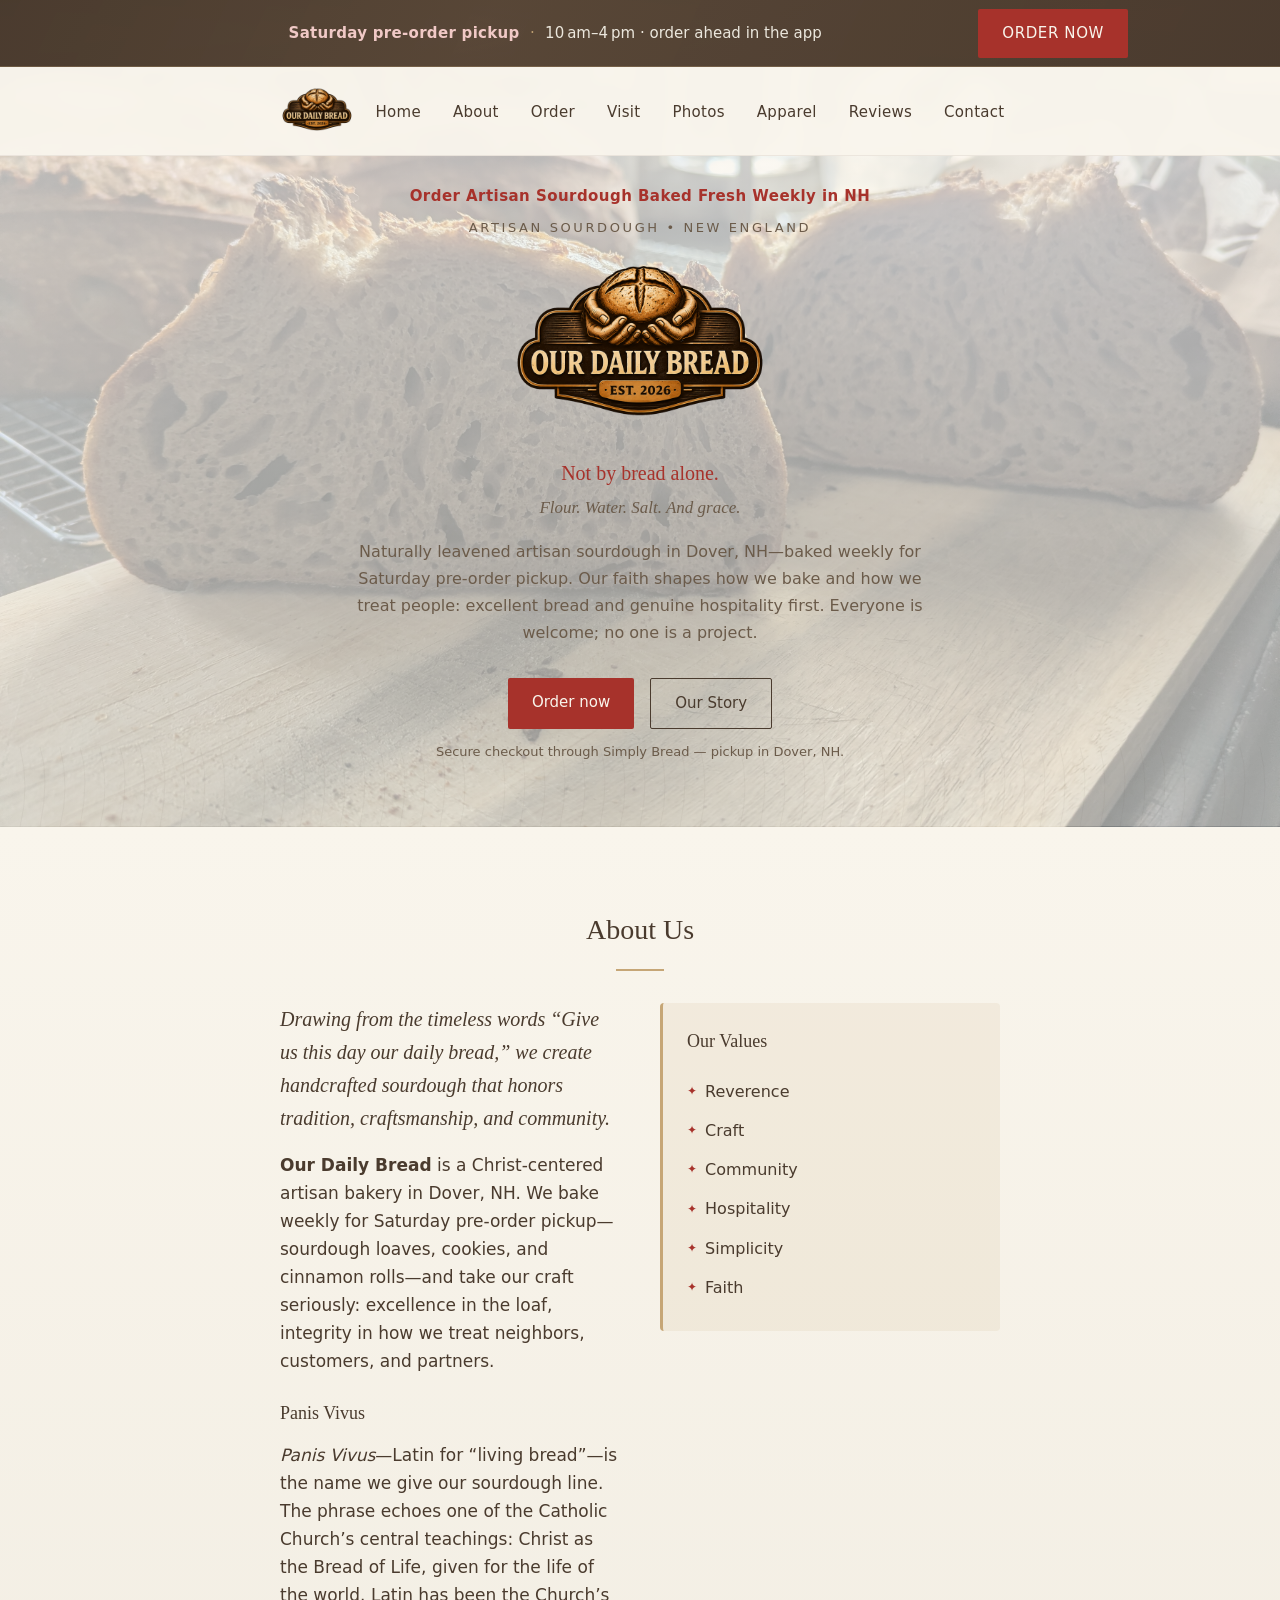
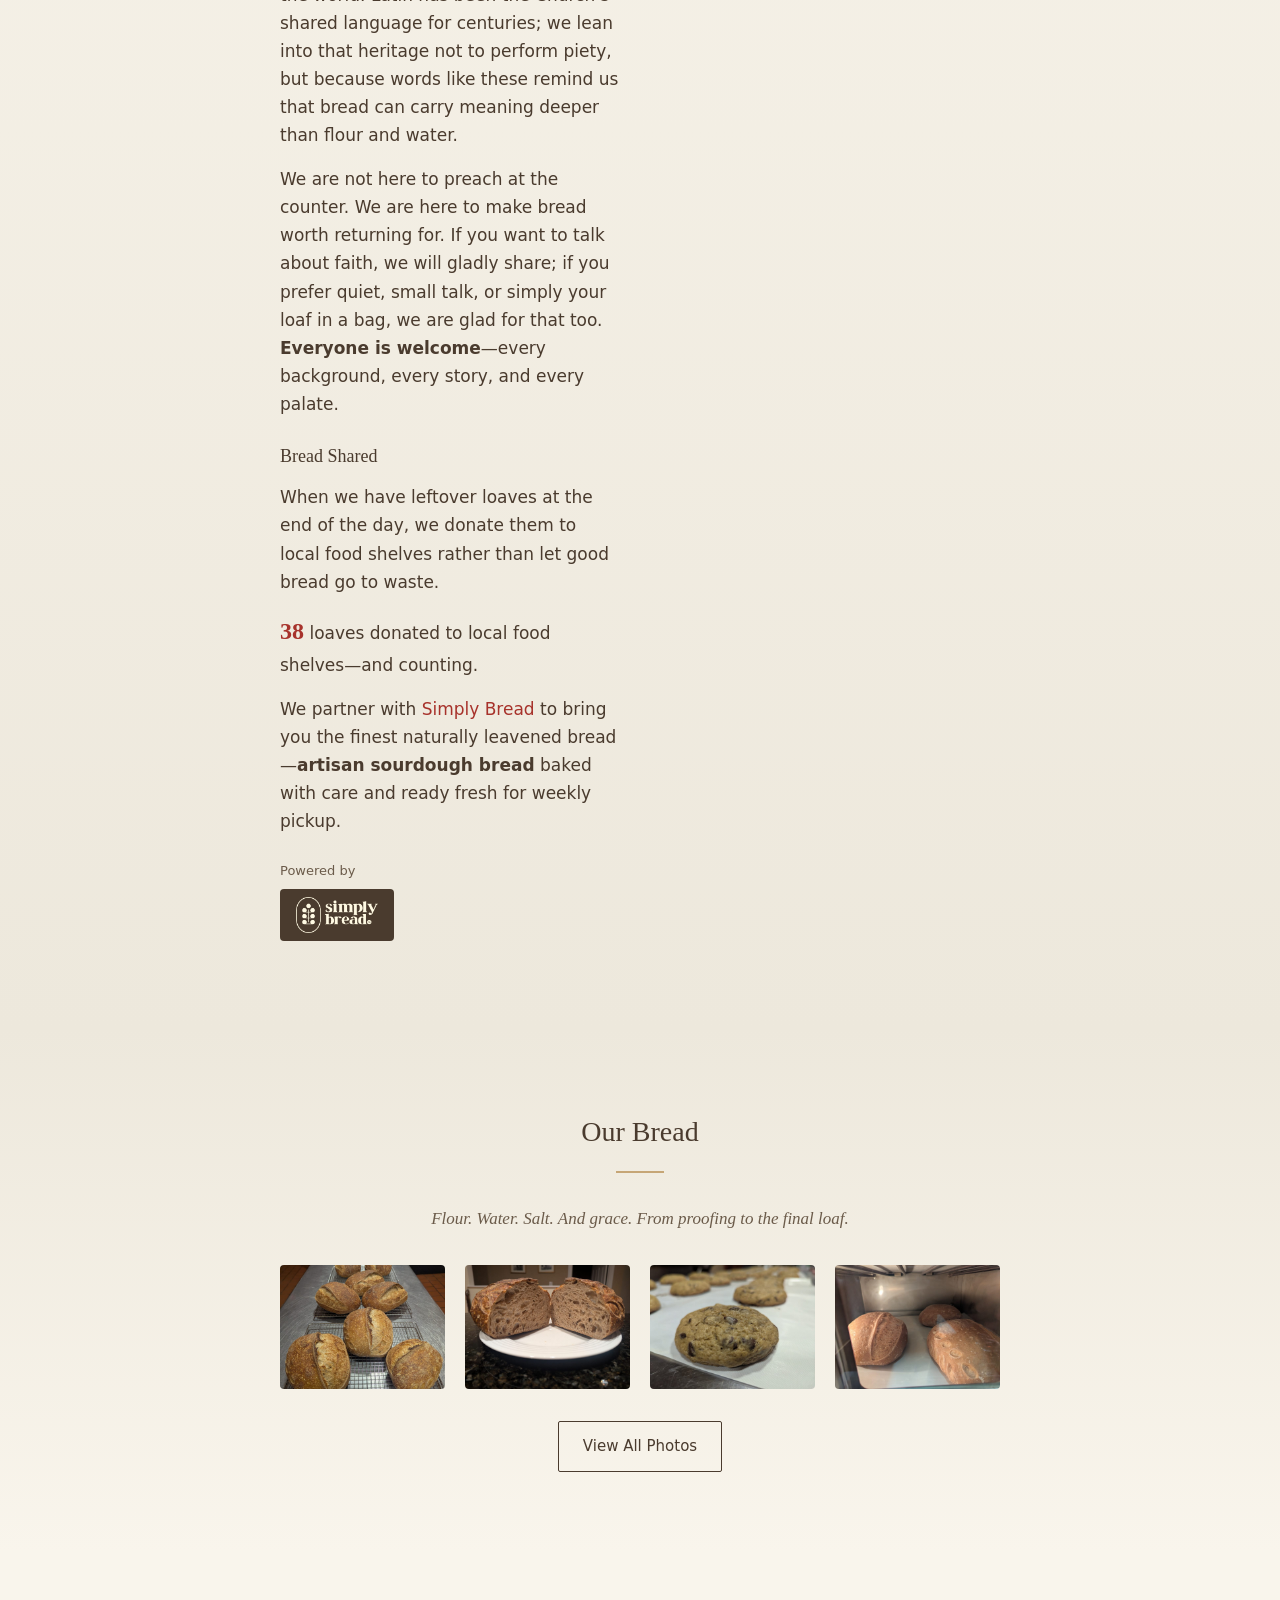
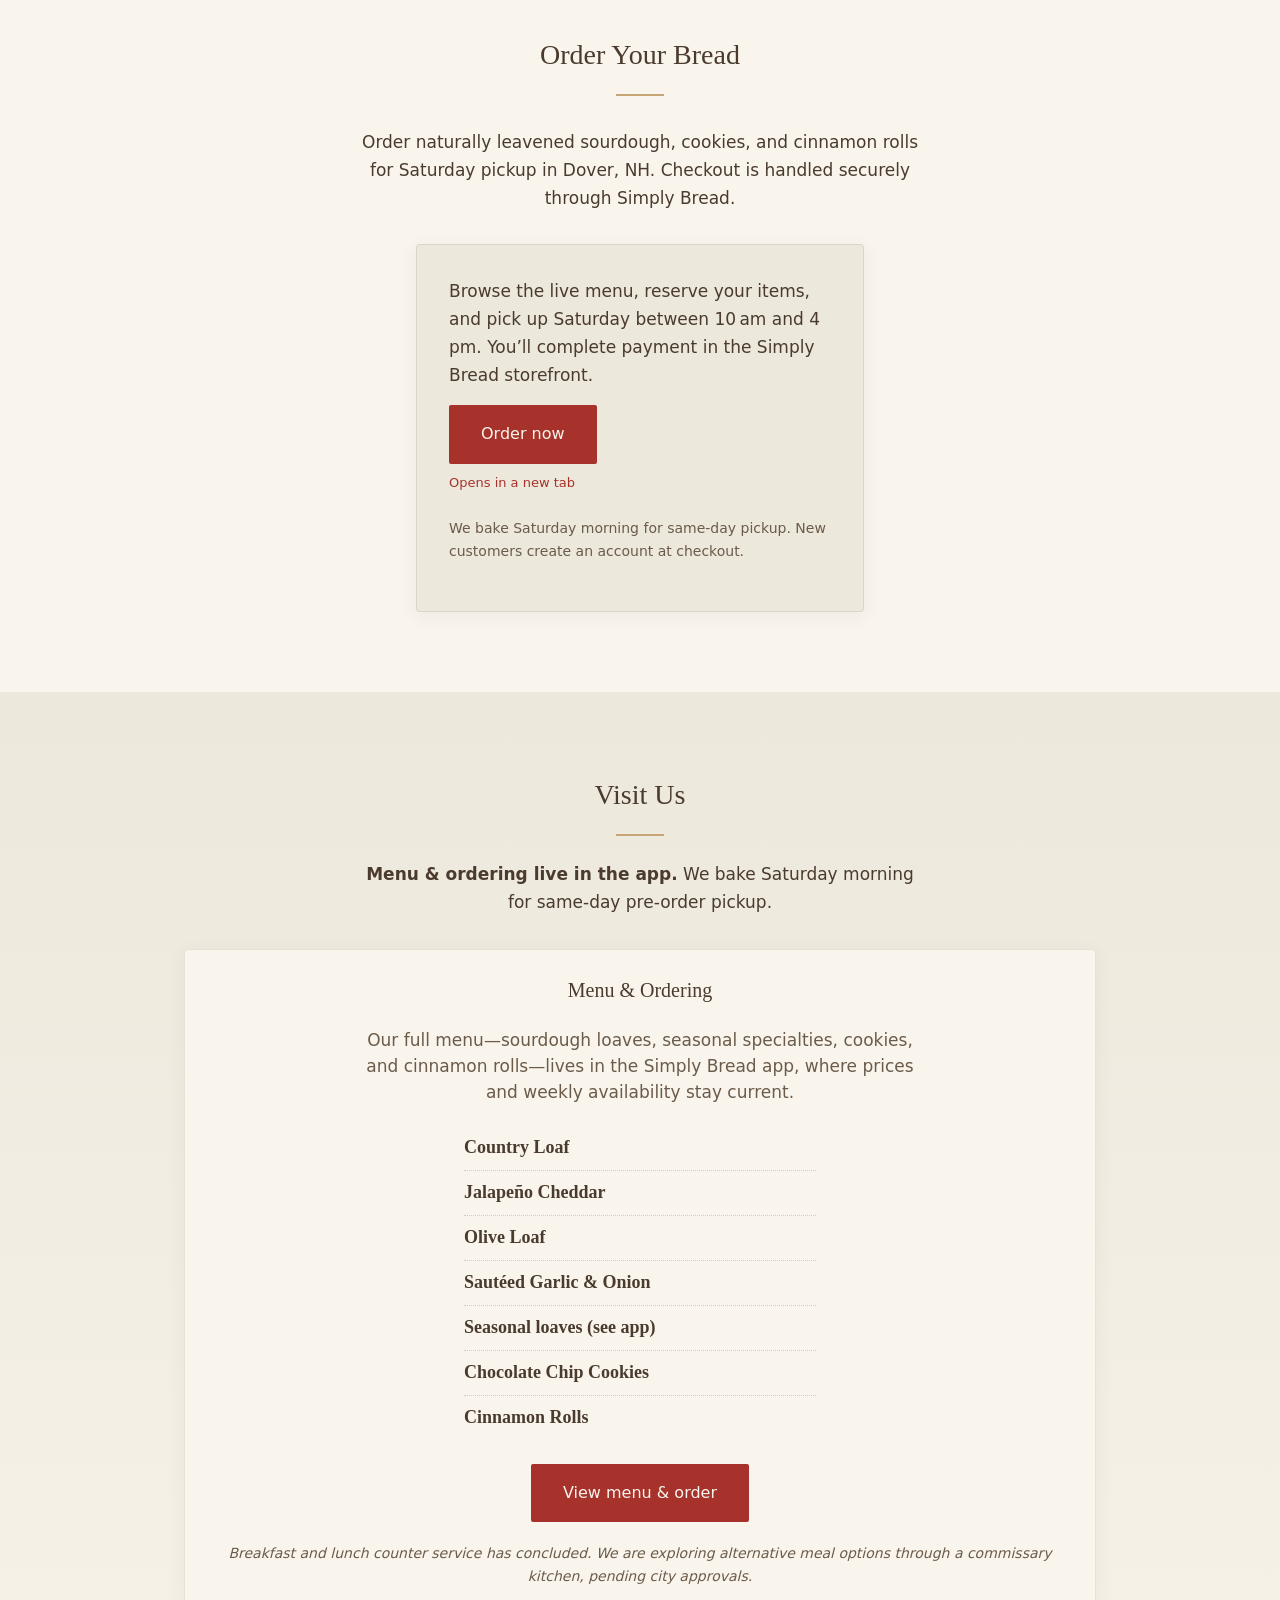
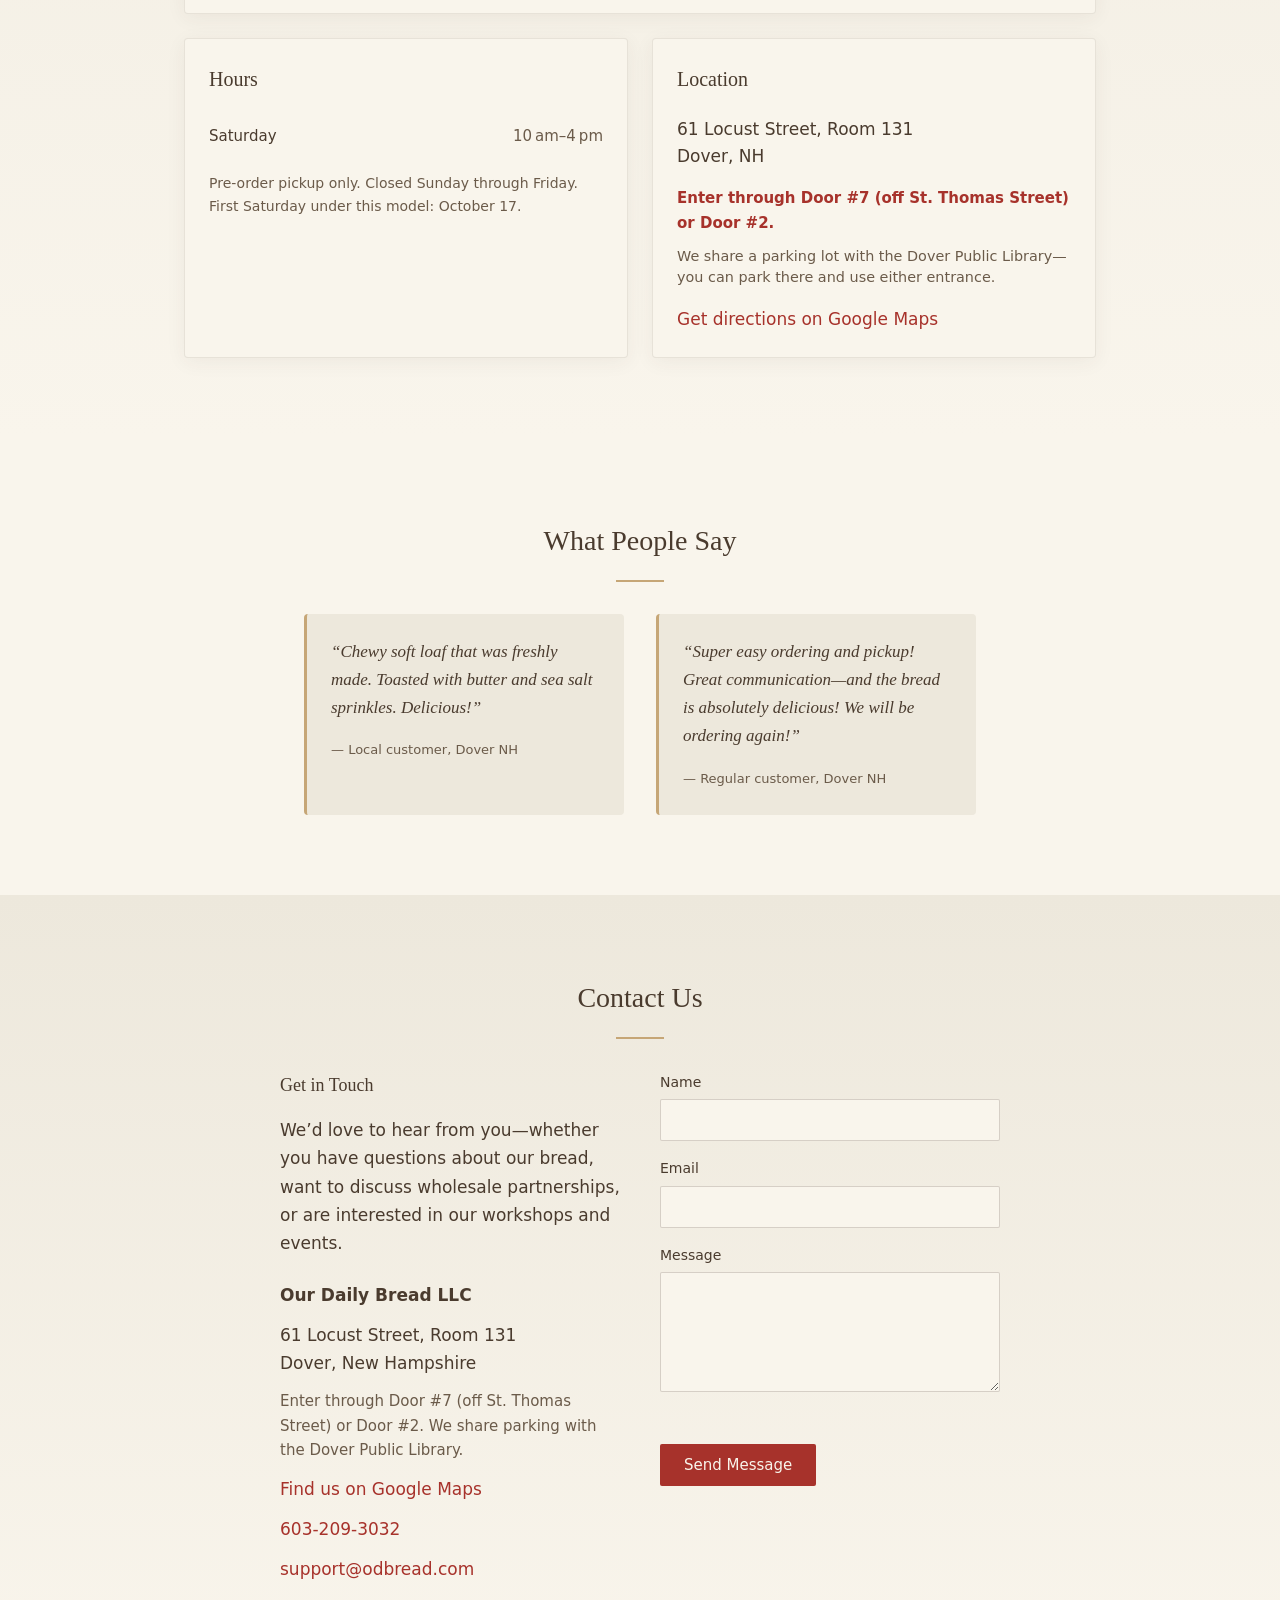
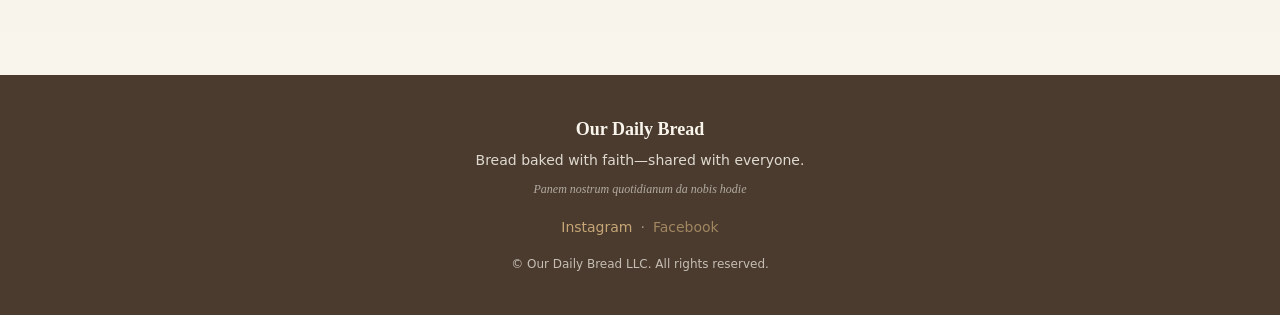
==== commit ba3baba6: "Stage Saturday pre-order pickup model for Friday go-live. Remove web menus in favor of the Simply Br" ====
--- a/index.html
+++ b/index.html
@@ -8,15 +8,15 @@
   <meta http-equiv="Permissions-Policy" content="camera=(), microphone=(), geolocation=(), interest-cohort=()">
   <meta http-equiv="Content-Security-Policy" content="default-src 'self'; base-uri 'self'; object-src 'none'; upgrade-insecure-requests; frame-src https://www.google.com; script-src 'self' 'unsafe-inline' https://www.googletagmanager.com https://www.google.com https://www.gstatic.com; style-src 'self' https://fonts.googleapis.com; font-src https://fonts.gstatic.com data:; img-src 'self' data: https: blob:; connect-src 'self' https://script.google.com https://www.google.com https://www.googletagmanager.com https://www.google-analytics.com https://analytics.google.com https://region1.google-analytics.com https://stats.g.doubleclick.net; form-action 'self' https://script.google.com;">
   <title>Artisan Sourdough Bakery | Our Daily Bread – Dover, NH</title>
-  <meta name="description" content="Our Daily Bread — naturally leavened sourdough in Dover, NH. Christ-centered artisan bakery with pickup, dine-in breakfast and lunch. Everyone welcome.">
+  <meta name="description" content="Our Daily Bread — naturally leavened sourdough in Dover, NH. Christ-centered artisan bakery with weekly Saturday pre-order pickup. Everyone welcome.">
   <meta name="keywords" content="artisan sourdough, New England bakery, order fresh bread, Dover NH bakery, naturally leavened bread, artisan bread Dover NH, sourdough pickup NH, Our Daily Bread">
   <link rel="preconnect" href="https://fonts.googleapis.com">
   <link rel="preconnect" href="https://fonts.gstatic.com" crossorigin>
   <link href="https://fonts.googleapis.com/css2?family=EB+Garamond:ital,wght@0,400;0,500;0,600;0,700;1,400&family=Libre+Franklin:wght@300;400;500;600&display=swap" rel="stylesheet">
-  <link rel="stylesheet" href="css/styles.css?v=14">
+  <link rel="stylesheet" href="css/styles.css?v=15">
   <link rel="canonical" href="https://odbread.com/">
   <meta property="og:title" content="Artisan Sourdough Bakery | Our Daily Bread – Dover, NH">
-  <meta property="og:description" content="Naturally leavened sourdough in Dover, NH — faith-shaped craft, open table. Order online or visit us for breakfast and lunch.">
+  <meta property="og:description" content="Naturally leavened sourdough in Dover, NH — faith-shaped craft. Order ahead for Saturday pickup.">
   <meta property="og:type" content="website">
 </head>
 <body>
@@ -24,9 +24,9 @@
     <div class="promo-banner" role="status">
       <div class="promo-banner-inner">
         <p class="promo-banner-text">
-          <span class="promo-banner-headline">Harvest Batch loaves</span>
+          <span class="promo-banner-headline">Saturday pre-order pickup</span>
           <span class="promo-banner-sep" aria-hidden="true">&middot;</span>
-          <span class="promo-banner-sub">Saturday only — order ahead in the app</span>
+          <span class="promo-banner-sub">10&thinsp;am&ndash;4&thinsp;pm &middot; order ahead in the app</span>
         </p>
         <a href="https://app.simply-bread.co/odbread/" class="btn btn-promo" target="_blank" rel="noopener noreferrer">Order now</a>
       </div>
@@ -65,7 +65,7 @@
         </h1>
         <p class="hero-tagline">Not by bread alone.</p>
         <p class="hero-subline"><em>Flour. Water. Salt. And grace.</em></p>
-        <p class="hero-mission">Naturally leavened artisan sourdough in Dover, NH&mdash;for pickup or at our Locust Street kitchen. Our faith shapes how we bake and how we treat people: excellent bread and genuine hospitality first. Everyone is welcome; no one is a project.</p>
+        <p class="hero-mission">Naturally leavened artisan sourdough in Dover, NH&mdash;baked weekly for Saturday pre-order pickup. Our faith shapes how we bake and how we treat people: excellent bread and genuine hospitality first. Everyone is welcome; no one is a project.</p>
         <div class="hero-cta">
           <!-- Simply Bread storefront (working — restore when checkout is live): https://app.simply-bread.co/odbread -->
           <!-- <a href="https://app.simply-bread.co/odbread" target="_blank" rel="noopener" class="btn btn-primary" id="orderCtaBtn">Order Fresh Bread</a> -->
@@ -84,7 +84,7 @@
         <div class="about-grid">
           <div class="about-content">
             <p class="about-lead">Drawing from the timeless words &ldquo;Give us this day our daily bread,&rdquo; we create handcrafted sourdough that honors tradition, craftsmanship, and community.</p>
-            <p><strong>Our Daily Bread</strong> is a Christ-centered artisan bakery in Dover, NH. We bake for weekly pickup, serve breakfast and lunch at our Locust Street kitchen, and take our craft seriously&mdash;excellence in the loaf, integrity in how we treat neighbors, customers, and partners.</p>
+            <p><strong>Our Daily Bread</strong> is a Christ-centered artisan bakery in Dover, NH. We bake weekly for Saturday pre-order pickup&mdash;sourdough loaves, cookies, and cinnamon rolls&mdash;and take our craft seriously: excellence in the loaf, integrity in how we treat neighbors, customers, and partners.</p>
             <h3 class="about-subhead">Panis Vivus</h3>
             <p><em>Panis Vivus</em>&mdash;Latin for &ldquo;living bread&rdquo;&mdash;is the name we give our sourdough line. The phrase echoes one of the Catholic Church&rsquo;s central teachings: Christ as the Bread of Life, given for the life of the world. Latin has been the Church&rsquo;s shared language for centuries; we lean into that heritage not to perform piety, but because words like these remind us that bread can carry meaning deeper than flour and water.</p>
             <p>We are not here to preach at the counter. We are here to make bread worth returning for. If you want to talk about faith, we will gladly share; if you prefer quiet, small talk, or simply your loaf in a bag, we are glad for that too. <strong>Everyone is welcome</strong>&mdash;every background, every story, and every palate.</p>
@@ -142,13 +142,13 @@
       <div class="container">
         <h2 class="section-title">Order Your Bread</h2>
         <div class="order-content">
-          <p class="order-lead">Order naturally leavened sourdough for pickup in Dover, NH. Choose your loaves and bake day — checkout is handled securely through Simply Bread.</p>
+          <p class="order-lead">Order naturally leavened sourdough, cookies, and cinnamon rolls for Saturday pickup in Dover, NH. Checkout is handled securely through Simply Bread.</p>
           <div class="order-card">
             <div class="order-card-inner">
-              <p>Browse what we&rsquo;re baking and reserve your loaves. You&rsquo;ll complete payment in the Simply Bread storefront.</p>
+              <p>Browse the live menu, reserve your items, and pick up Saturday between 10&thinsp;am and 4&thinsp;pm. You&rsquo;ll complete payment in the Simply Bread storefront.</p>
               <a href="https://app.simply-bread.co/odbread/" class="btn btn-primary btn-large" id="orderStorefrontBtn" target="_blank" rel="noopener noreferrer">Order now</a>
               <p class="order-cta-hint">Opens in a new tab</p>
-              <p class="order-note">Choose your bake day &amp; pickup time in Simply Bread; new customers create an account at checkout.</p>
+              <p class="order-note">We bake Saturday morning for same-day pickup. New customers create an account at checkout.</p>
             </div>
           </div>
         </div>
@@ -159,385 +159,31 @@
     <section id="visit" class="visit">
       <div class="container visit-container">
         <h2 class="section-title">Visit Us</h2>
-        <p class="visit-lead"><strong>All items are made with &mdash; or served on &mdash; our naturally leavened sourdough.</strong></p>
+        <p class="visit-lead"><strong>Menu &amp; ordering live in the app.</strong> We bake Saturday morning for same-day pre-order pickup.</p>
         <div class="visit-grid">
-          <div class="visit-card visit-menu">
-            <h3>Menu</h3>
-            <div class="menu-tabs" role="tablist" aria-label="Choose a menu">
-              <button type="button" class="menu-tab is-active" role="tab" id="tab-instore" aria-selected="true" aria-controls="menu-instore">In-Store</button>
-              <button type="button" class="menu-tab" role="tab" id="tab-takeout" aria-selected="false" aria-controls="menu-takeout" tabindex="-1">Take-Out</button>
-              <button type="button" class="menu-tab" role="tab" id="tab-catering" aria-selected="false" aria-controls="menu-catering" tabindex="-1">Catering</button>
-            </div>
-
-            <!-- In-Store -->
-            <div class="menu-panel is-active" role="tabpanel" id="menu-instore" aria-labelledby="tab-instore">
-              <div class="menu-category">
-                <h4>Bread Loaves</h4>
-                <ul class="menu-list">
-                  <li>
-                    <span class="menu-item-row"><span class="menu-item-name">Country Loaf</span><span class="menu-item-price">$12.00</span></span>
-                    <span class="menu-item-desc">50/50 bread &amp; whole wheat &middot; ~1000 g</span>
-                  </li>
-                  <li>
-                    <span class="menu-item-row"><span class="menu-item-name">Jalape&ntilde;o Cheddar</span><span class="menu-item-price">$14.00</span></span>
-                    <span class="menu-item-desc">Country dough &middot; cheddar &middot; jalape&ntilde;os</span>
-                  </li>
-                  <li>
-                    <span class="menu-item-row"><span class="menu-item-name">Dried Blueberries &amp; Poppy Seeds</span><span class="menu-item-price">$15.00</span></span>
-                    <span class="menu-item-desc">Country dough &middot; dried blueberries &middot; poppy seeds</span>
-                  </li>
-                  <li>
-                    <span class="menu-item-row"><span class="menu-item-name">Saut&eacute;ed Garlic &amp; Onion</span><span class="menu-item-price">$14.00</span></span>
-                    <span class="menu-item-desc">Country dough &middot; Spanish onion &middot; garlic</span>
-                  </li>
-                  <li>
-                    <span class="menu-item-row"><span class="menu-item-name">Olive Loaf</span><span class="menu-item-price">$14.00</span></span>
-                    <span class="menu-item-desc">Country dough &middot; olives</span>
-                  </li>
-                </ul>
-              </div>
-              <div class="menu-category">
-                <h4>Breakfast</h4>
-                <ul class="menu-list">
-                  <li>
-                    <span class="menu-item-row"><span class="menu-item-name">Avocado Toast</span><span class="menu-item-price">$10.00</span></span>
-                    <span class="menu-item-desc">Two slices toast &middot; 3 oz chunky avocado</span>
-                  </li>
-                  <li>
-                    <span class="menu-item-row"><span class="menu-item-name">Toast &amp; Cream Cheese</span><span class="menu-item-price">$5.50</span></span>
-                  </li>
-                  <li>
-                    <span class="menu-item-row"><span class="menu-item-name">Toast &amp; Peanut Butter</span><span class="menu-item-price">$4.50</span></span>
-                  </li>
-                  <li>
-                    <span class="menu-item-row"><span class="menu-item-name">Breakfast Sandwich</span><span class="menu-item-price">$11.00</span></span>
-                    <span class="menu-item-desc">Eggs, cheese (Swiss, cheddar, or pepper jack), bacon or sausage</span>
-                  </li>
-                  <li>
-                    <span class="menu-item-row"><span class="menu-item-name">Cinnamon Roll</span><span class="menu-item-price">$5.50</span></span>
-                  </li>
-                  <li>
-                    <span class="menu-item-row"><span class="menu-item-name">Cinnamon Rolls (Half Dozen)</span><span class="menu-item-price">$30.00</span></span>
-                    <span class="menu-item-desc">Six iced rolls &middot; no tax</span>
-                  </li>
-                </ul>
-              </div>
-              <div class="menu-category">
-                <h4>Lunch <span class="menu-category-tag">Grab &amp; Go</span></h4>
-                <ul class="menu-list">
-                  <li>
-                    <span class="menu-item-row"><span class="menu-item-name">Ham, Turkey, or Veggie Club</span><span class="menu-item-price">$12.00</span></span>
-                    <span class="menu-item-desc">Lettuce, tomato, pickle, onion, mayo &middot; Swiss, cheddar, or pepper jack &middot; veggie $10</span>
-                  </li>
-                  <li>
-                    <span class="menu-item-row"><span class="menu-item-name">BLT</span><span class="menu-item-price">$11.00</span></span>
-                    <span class="menu-item-desc">Bacon &middot; lettuce &middot; tomato &middot; mayo &middot; Swiss, cheddar, or pepper jack</span>
-                  </li>
-                  <li>
-                    <span class="menu-item-row"><span class="menu-item-name">Broccoli Cheddar Soup</span><span class="menu-item-price">$12.00</span></span>
-                    <span class="menu-item-desc">Served in a hollowed sourdough bowl</span>
-                  </li>
-                  <li>
-                    <span class="menu-item-row"><span class="menu-item-name">Chocolate Chip Cookies</span><span class="menu-item-price">$3.00</span></span>
-                  </li>
-                  <li>
-                    <span class="menu-item-row"><span class="menu-item-name">Cookies by the Dozen</span><span class="menu-item-price">$28.00</span></span>
-                    <span class="menu-item-desc">Made to order &middot; no tax</span>
-                  </li>
-                  <li>
-                    <span class="menu-item-row"><span class="menu-item-name">Pop Zup Popcorn (2&nbsp;oz)</span><span class="menu-item-price">$4.00</span></span>
-                    <span class="menu-item-desc">Local Dover brand &middot; ready to eat</span>
-                  </li>
-                  <li>
-                    <span class="menu-item-row"><span class="menu-item-name">Pop Zup Popcorn (5&nbsp;oz)</span><span class="menu-item-price">$7.00</span></span>
-                    <span class="menu-item-desc">Local Dover brand &middot; ready to eat</span>
-                  </li>
-                </ul>
-                <p class="menu-note">All lunch sandwiches are grab &amp; go. Served with Cape Cod chips.</p>
-              </div>
-              <div class="menu-category">
-                <h4>Drinks</h4>
-                <ul class="menu-list">
-                  <li>
-                    <span class="menu-item-row"><span class="menu-item-name">Coffee</span><span class="menu-item-price">$4.00</span></span>
-                    <span class="menu-item-desc">Little Bear Roasters</span>
-                  </li>
-                  <li>
-                    <span class="menu-item-row"><span class="menu-item-name">Hot Tea</span><span class="menu-item-price">$3.00</span></span>
-                  </li>
-                  <li>
-                    <span class="menu-item-row"><span class="menu-item-name">Lemonade or Iced Tea</span><span class="menu-item-price">$4.00</span></span>
-                    <span class="menu-item-desc">16 oz</span>
-                  </li>
-                  <li>
-                    <span class="menu-item-row"><span class="menu-item-name">Soda</span><span class="menu-item-price">$2.75</span></span>
-                    <span class="menu-item-desc">Coke, Diet Coke, Sprite, ginger ale, IBC Root Beer &middot; 12 oz</span>
-                  </li>
-                  <li>
-                    <span class="menu-item-row"><span class="menu-item-name">Seltzer Water</span><span class="menu-item-price">$2.75</span></span>
-                  </li>
-                  <li>
-                    <span class="menu-item-row"><span class="menu-item-name">Bagged Coffee</span><span class="menu-item-price">$19.99</span></span>
-                    <span class="menu-item-desc">Little Bear Roasters &middot; 12 oz</span>
-                  </li>
-                </ul>
-              </div>
-              <p class="menu-disclaimer">Handcrafted daily. Photos are for inspiration and may not reflect final product size.</p>
-              <p class="menu-tax">Prices exclude NH Room and Meals tax (8.5%). Cookies by the Dozen and Cinnamon Rolls (Half Dozen) are sold tax-free.</p>
-            </div>
-
-            <!-- Take-Out -->
-            <div class="menu-panel" role="tabpanel" id="menu-takeout" aria-labelledby="tab-takeout" hidden>
-              <p class="menu-panel-lead">Order ahead for pickup. Text <a href="sms:6032093032">603-209-3032</a>, email <a href="mailto:peter@odbread.com">peter@odbread.com</a>, or stop by the shop.</p>
-              <div class="menu-category">
-                <h4>Bread Loaves</h4>
-                <ul class="menu-list">
-                  <li>
-                    <span class="menu-item-row"><span class="menu-item-name">Country Loaf</span><span class="menu-item-price">$12</span></span>
-                    <span class="menu-item-desc">50/50 bread &amp; whole wheat &middot; ~1000 g</span>
-                  </li>
-                  <li>
-                    <span class="menu-item-row"><span class="menu-item-name">Jalape&ntilde;o Cheddar</span><span class="menu-item-price">$14</span></span>
-                  </li>
-                  <li>
-                    <span class="menu-item-row"><span class="menu-item-name">Dried Blueberries &amp; Poppy Seeds</span><span class="menu-item-price">$15</span></span>
-                  </li>
-                  <li>
-                    <span class="menu-item-row"><span class="menu-item-name">Saut&eacute;ed Garlic &amp; Onion</span><span class="menu-item-price">$14</span></span>
-                  </li>
-                  <li>
-                    <span class="menu-item-row"><span class="menu-item-name">Olive Loaf</span><span class="menu-item-price">$14</span></span>
-                  </li>
-                </ul>
-              </div>
-              <div class="menu-category">
-                <h4>Sweets</h4>
-                <ul class="menu-list">
-                  <li>
-                    <span class="menu-item-row"><span class="menu-item-name">Cinnamon Roll</span><span class="menu-item-price">$5.50</span></span>
-                  </li>
-                  <li>
-                    <span class="menu-item-row"><span class="menu-item-name">Cinnamon Rolls (Half Dozen)</span><span class="menu-item-price">$30</span></span>
-                    <span class="menu-item-desc">Six iced rolls</span>
-                  </li>
-                  <li>
-                    <span class="menu-item-row"><span class="menu-item-name">Chocolate Chip Cookie</span><span class="menu-item-price">$3</span></span>
-                  </li>
-                  <li>
-                    <span class="menu-item-row"><span class="menu-item-name">Cookies by the Dozen</span><span class="menu-item-price">$28</span></span>
-                    <span class="menu-item-desc">Made to order</span>
-                  </li>
-                  <li>
-                    <span class="menu-item-row"><span class="menu-item-name">Pop Zup Popcorn (2&nbsp;oz)</span><span class="menu-item-price">$4</span></span>
-                    <span class="menu-item-desc">Local Dover brand</span>
-                  </li>
-                  <li>
-                    <span class="menu-item-row"><span class="menu-item-name">Pop Zup Popcorn (5&nbsp;oz)</span><span class="menu-item-price">$7</span></span>
-                    <span class="menu-item-desc">Local Dover brand</span>
-                  </li>
-                </ul>
-              </div>
-              <div class="menu-category">
-                <h4>Breakfast</h4>
-                <ul class="menu-list">
-                  <li>
-                    <span class="menu-item-row"><span class="menu-item-name">Breakfast Sandwich</span><span class="menu-item-price">$11</span></span>
-                    <span class="menu-item-desc">Swiss, cheddar, or pepper jack</span>
-                  </li>
-                  <li>
-                    <span class="menu-item-row"><span class="menu-item-name">Avocado Toast</span><span class="menu-item-price">$10</span></span>
-                  </li>
-                  <li>
-                    <span class="menu-item-row"><span class="menu-item-name">Toast &amp; Cream Cheese</span><span class="menu-item-price">$5.50</span></span>
-                  </li>
-                  <li>
-                    <span class="menu-item-row"><span class="menu-item-name">Toast &amp; Peanut Butter</span><span class="menu-item-price">$4.50</span></span>
-                  </li>
-                </ul>
-              </div>
-              <div class="menu-category">
-                <h4>Lunch <span class="menu-category-tag">Grab &amp; Go</span></h4>
-                <ul class="menu-list">
-                  <li>
-                    <span class="menu-item-row"><span class="menu-item-name">Ham, Turkey, or Veggie Club</span><span class="menu-item-price">$12</span></span>
-                    <span class="menu-item-desc">Swiss, cheddar, or pepper jack &middot; veggie $10</span>
-                  </li>
-                  <li>
-                    <span class="menu-item-row"><span class="menu-item-name">BLT</span><span class="menu-item-price">$11</span></span>
-                    <span class="menu-item-desc">Swiss, cheddar, or pepper jack</span>
-                  </li>
-                  <li>
-                    <span class="menu-item-row"><span class="menu-item-name">Broccoli Cheddar Soup</span><span class="menu-item-price">$12</span></span>
-                    <span class="menu-item-desc">Served in a hollowed sourdough bowl</span>
-                  </li>
-                </ul>
-                <p class="menu-note">All lunch sandwiches are grab &amp; go. Served with Cape Cod chips.</p>
-              </div>
-              <div class="menu-category">
-                <h4>Drinks</h4>
-                <ul class="menu-list">
-                  <li>
-                    <span class="menu-item-row"><span class="menu-item-name">Coffee</span><span class="menu-item-price">$4</span></span>
-                    <span class="menu-item-desc">Little Bear Roasters</span>
-                  </li>
-                  <li>
-                    <span class="menu-item-row"><span class="menu-item-name">Hot Tea</span><span class="menu-item-price">$3</span></span>
-                  </li>
-                  <li>
-                    <span class="menu-item-row"><span class="menu-item-name">Lemonade or Iced Tea</span><span class="menu-item-price">$4</span></span>
-                    <span class="menu-item-desc">16 oz</span>
-                  </li>
-                  <li>
-                    <span class="menu-item-row"><span class="menu-item-name">Soda</span><span class="menu-item-price">$2.75</span></span>
-                    <span class="menu-item-desc">12 oz</span>
-                  </li>
-                  <li>
-                    <span class="menu-item-row"><span class="menu-item-name">Seltzer Water</span><span class="menu-item-price">$2.75</span></span>
-                  </li>
-                  <li>
-                    <span class="menu-item-row"><span class="menu-item-name">Bagged Coffee</span><span class="menu-item-price">$19.99</span></span>
-                    <span class="menu-item-desc">12 oz</span>
-                  </li>
-                </ul>
-              </div>
-              <p class="menu-disclaimer">Handcrafted daily. Photos are for inspiration and may not reflect final product size.</p>
-              <p class="menu-tax">Prices exclude NH Room and Meals tax (8.5%).</p>
-            </div>
-
-            <!-- Catering -->
-            <div class="menu-panel" role="tabpanel" id="menu-catering" aria-labelledby="tab-catering" hidden>
-              <p class="menu-panel-lead">48-hour notice preferred. Pickup at the shop. Breakfast, lunch &amp; drinks priced for a minimum of 6; loaves and bagged coffee priced each.</p>
-              <div class="menu-category">
-                <h4>Bread Loaves</h4>
-                <ul class="menu-list">
-                  <li>
-                    <span class="menu-item-row"><span class="menu-item-name">Country Loaf</span><span class="menu-item-price">$12.00</span></span>
-                    <span class="menu-item-desc">Whole or sliced &middot; ~1000 g</span>
-                  </li>
-                  <li>
-                    <span class="menu-item-row"><span class="menu-item-name">Jalape&ntilde;o Cheddar</span><span class="menu-item-price">$14.00</span></span>
-                  </li>
-                  <li>
-                    <span class="menu-item-row"><span class="menu-item-name">Dried Blueberries &amp; Poppy Seeds</span><span class="menu-item-price">$15.00</span></span>
-                  </li>
-                  <li>
-                    <span class="menu-item-row"><span class="menu-item-name">Saut&eacute;ed Garlic &amp; Onion</span><span class="menu-item-price">$14.00</span></span>
-                  </li>
-                  <li>
-                    <span class="menu-item-row"><span class="menu-item-name">Olive Loaf</span><span class="menu-item-price">$14.00</span></span>
-                  </li>
-                </ul>
-                <p class="menu-note">Ideal for sharing boards and gift baskets.</p>
-              </div>
-              <div class="menu-category">
-                <h4>Breakfast <span class="menu-category-tag">For 6</span></h4>
-                <ul class="menu-list">
-                  <li>
-                    <span class="menu-item-row"><span class="menu-item-name">Breakfast Sandwich</span><span class="menu-item-price">$66.00</span></span>
-                    <span class="menu-item-desc">Swiss, cheddar, or pepper jack</span>
-                  </li>
-                  <li>
-                    <span class="menu-item-row"><span class="menu-item-name">Avocado Toast</span><span class="menu-item-price">$60.00</span></span>
-                  </li>
-                  <li>
-                    <span class="menu-item-row"><span class="menu-item-name">Toast &amp; Cream Cheese</span><span class="menu-item-price">$33.00</span></span>
-                  </li>
-                  <li>
-                    <span class="menu-item-row"><span class="menu-item-name">Toast &amp; Peanut Butter</span><span class="menu-item-price">$27.00</span></span>
-                  </li>
-                  <li>
-                    <span class="menu-item-row"><span class="menu-item-name">Cinnamon Rolls</span><span class="menu-item-price">$30.00</span></span>
-                    <span class="menu-item-desc">Add half dozens as needed</span>
-                  </li>
-                </ul>
-              </div>
-              <div class="menu-category">
-                <h4>Lunch <span class="menu-category-tag">Grab &amp; Go &middot; For 6</span></h4>
-                <ul class="menu-list">
-                  <li>
-                    <span class="menu-item-row"><span class="menu-item-name">Ham, Turkey, or Veggie Club</span><span class="menu-item-price">$72.00</span></span>
-                    <span class="menu-item-desc">Swiss, cheddar, or pepper jack &middot; veggie $60</span>
-                  </li>
-                  <li>
-                    <span class="menu-item-row"><span class="menu-item-name">BLT</span><span class="menu-item-price">$66.00</span></span>
-                    <span class="menu-item-desc">Swiss, cheddar, or pepper jack</span>
-                  </li>
-                  <li>
-                    <span class="menu-item-row"><span class="menu-item-name">Broccoli Cheddar Soup</span><span class="menu-item-price">$72.00</span></span>
-                    <span class="menu-item-desc">Bread bowls &middot; or ask about quart / half-gallon</span>
-                  </li>
-                  <li>
-                    <span class="menu-item-row"><span class="menu-item-name">Cookies by the Dozen</span><span class="menu-item-price">$28.00</span></span>
-                    <span class="menu-item-desc">Made to order</span>
-                  </li>
-                  <li>
-                    <span class="menu-item-row"><span class="menu-item-name">Pop Zup Popcorn (2&nbsp;oz)</span><span class="menu-item-price">$4.00</span></span>
-                    <span class="menu-item-desc">Priced each</span>
-                  </li>
-                  <li>
-                    <span class="menu-item-row"><span class="menu-item-name">Pop Zup Popcorn (5&nbsp;oz)</span><span class="menu-item-price">$7.00</span></span>
-                    <span class="menu-item-desc">Priced each</span>
-                  </li>
-                </ul>
-                <p class="menu-note">Lunch sandwiches are grab &amp; go. Cape Cod chips included.</p>
-              </div>
-              <div class="menu-category">
-                <h4>Drinks</h4>
-                <ul class="menu-list">
-                  <li>
-                    <span class="menu-item-row"><span class="menu-item-name">Coffee</span><span class="menu-item-price">$24.00</span></span>
-                    <span class="menu-item-desc">For 6 &middot; ask about group carafes</span>
-                  </li>
-                  <li>
-                    <span class="menu-item-row"><span class="menu-item-name">Hot Tea</span><span class="menu-item-price">$18.00</span></span>
-                    <span class="menu-item-desc">For 6</span>
-                  </li>
-                  <li>
-                    <span class="menu-item-row"><span class="menu-item-name">Lemonade or Iced Tea</span><span class="menu-item-price">$24.00</span></span>
-                    <span class="menu-item-desc">For 6 &middot; 16 oz</span>
-                  </li>
-                  <li>
-                    <span class="menu-item-row"><span class="menu-item-name">Soda</span><span class="menu-item-price">$16.50</span></span>
-                    <span class="menu-item-desc">For 6 &middot; 12 oz</span>
-                  </li>
-                  <li>
-                    <span class="menu-item-row"><span class="menu-item-name">Seltzer Water</span><span class="menu-item-price">$16.50</span></span>
-                    <span class="menu-item-desc">For 6</span>
-                  </li>
-                  <li>
-                    <span class="menu-item-row"><span class="menu-item-name">Bagged Coffee</span><span class="menu-item-price">$19.99</span></span>
-                    <span class="menu-item-desc">Priced each &middot; host gifts &amp; take-home</span>
-                  </li>
-                </ul>
-              </div>
-              <p class="menu-note">A 20% gratuity applies to catering orders. Delivered orders also include a 10% delivery fee. Larger quantities and mixed orders welcome &mdash; inquire at the counter or <a href="#contact">contact us</a>.</p>
-              <p class="menu-disclaimer">Handcrafted daily. Photos are for inspiration and may not reflect final product size.</p>
-              <p class="menu-tax">Prices exclude NH Room and Meals tax (8.5%).</p>
-            </div>
-          </div>
-          <aside class="visit-card visit-harvest" id="harvest-batch" aria-labelledby="harvest-title">
-            <p class="visit-harvest-eyebrow">Saturday Only</p>
-            <h3 id="harvest-title">Harvest Batch Loaves</h3>
-            <p class="visit-harvest-lead">Seasonal specialty loaves, baked for Saturday pickup. Order ahead in the app&mdash;quantities are limited.</p>
-            <ul class="harvest-list">
-              <li><span class="harvest-name">Pumpkin &amp; Raisin Spice</span><span class="harvest-price">$15</span></li>
-              <li><span class="harvest-name">Apple Cinnamon &amp; Chocolate</span><span class="harvest-price">$15</span></li>
-              <li><span class="harvest-name">Pistachio &amp; Dark Chocolate</span><span class="harvest-price">$16</span></li>
-              <li><span class="harvest-name">Toasted Walnut &amp; Cranberry Cinnamon</span><span class="harvest-price">$15</span></li>
+          <div class="visit-card visit-menu visit-menu--app">
+            <h3>Menu &amp; Ordering</h3>
+            <p class="visit-app-lead">Our full menu&mdash;sourdough loaves, seasonal specialties, cookies, and cinnamon rolls&mdash;lives in the Simply Bread app, where prices and weekly availability stay current.</p>
+            <ul class="visit-bake-list">
+              <li>Country Loaf</li>
+              <li>Jalape&ntilde;o Cheddar</li>
+              <li>Olive Loaf</li>
+              <li>Saut&eacute;ed Garlic &amp; Onion</li>
+              <li>Seasonal loaves (see app)</li>
+              <li>Chocolate Chip Cookies</li>
+              <li>Cinnamon Rolls</li>
             </ul>
-            <p class="visit-harvest-cta">
-              <a href="https://app.simply-bread.co/odbread/" class="btn btn-primary" target="_blank" rel="noopener noreferrer">Order in the app</a>
+            <p class="visit-app-cta">
+              <a href="https://app.simply-bread.co/odbread/" class="btn btn-primary btn-large" target="_blank" rel="noopener noreferrer">View menu &amp; order</a>
             </p>
-          </aside>
+            <p class="menu-note">Breakfast and lunch counter service has concluded. We are exploring alternative meal options through a commissary kitchen, pending city approvals.</p>
+          </div>
           <div class="visit-card visit-hours">
             <h3>Hours</h3>
             <ul class="hours-list">
-              <li><span class="hours-day">Monday</span><span class="hours-time">7&thinsp;am&ndash;2&thinsp;pm</span></li>
-              <li><span class="hours-day">Wednesday</span><span class="hours-time">7&thinsp;am&ndash;2&thinsp;pm</span></li>
-              <li><span class="hours-day">Friday</span><span class="hours-time">7&thinsp;am&ndash;2&thinsp;pm</span></li>
-              <li><span class="hours-day">Saturday</span><span class="hours-time">9&thinsp;am&ndash;2&thinsp;pm</span></li>
+              <li><span class="hours-day">Saturday</span><span class="hours-time">10&thinsp;am&ndash;4&thinsp;pm</span></li>
             </ul>
-            <p class="hours-note">Saturdays: take-away meals, day-old loaves &amp; Harvest Batch specialties.</p>
+            <p class="hours-note">Pre-order pickup only. Closed Sunday through Friday. First Saturday under this model: October 17.</p>
           </div>
           <div class="visit-card visit-location">
             <h3>Location</h3>
@@ -658,7 +304,7 @@
     "name": "Our Daily Bread",
     "alternateName": "Panis Vivus",
     "legalName": "Our Daily Bread LLC",
-    "description": "Christ-centered artisan sourdough bakery in Dover, NH. Naturally leavened bread for pickup and dine-in; everyone welcome.",
+    "description": "Christ-centered artisan sourdough bakery in Dover, NH. Naturally leavened bread for weekly Saturday pre-order pickup; everyone welcome.",
     "url": "https://odbread.com",
     "telephone": "+1-603-209-3032",
     "email": "support@odbread.com",
@@ -672,9 +318,9 @@
     "openingHoursSpecification": [
       {
         "@type": "OpeningHoursSpecification",
-        "dayOfWeek": ["Monday", "Wednesday", "Friday"],
-        "opens": "07:00",
-        "closes": "14:00"
+        "dayOfWeek": "Saturday",
+        "opens": "10:00",
+        "closes": "16:00"
       }
     ],
     "sameAs": [
--- a/css/styles.css
+++ b/css/styles.css
@@ -775,6 +775,42 @@
   grid-column: 1 / -1;
 }
 
+.visit-menu--app {
+  text-align: center;
+}
+
+.visit-app-lead {
+  margin: 0 auto 1.25rem;
+  max-width: 36rem;
+  color: var(--brown-light);
+  line-height: 1.55;
+}
+
+.visit-bake-list {
+  list-style: none;
+  margin: 0 auto 1.5rem;
+  padding: 0;
+  max-width: 22rem;
+  text-align: left;
+}
+
+.visit-bake-list li {
+  font-family: var(--font-serif);
+  font-size: 1.125rem;
+  font-weight: 600;
+  color: var(--iron-brown);
+  padding: 0.45rem 0;
+  border-bottom: 1px dotted rgba(74, 59, 46, 0.22);
+}
+
+.visit-bake-list li:last-child {
+  border-bottom: none;
+}
+
+.visit-app-cta {
+  margin: 0 0 1.25rem;
+}
+
 @media (min-width: 768px) {
   .visit-grid {
     grid-template-columns: 1fr 1fr;
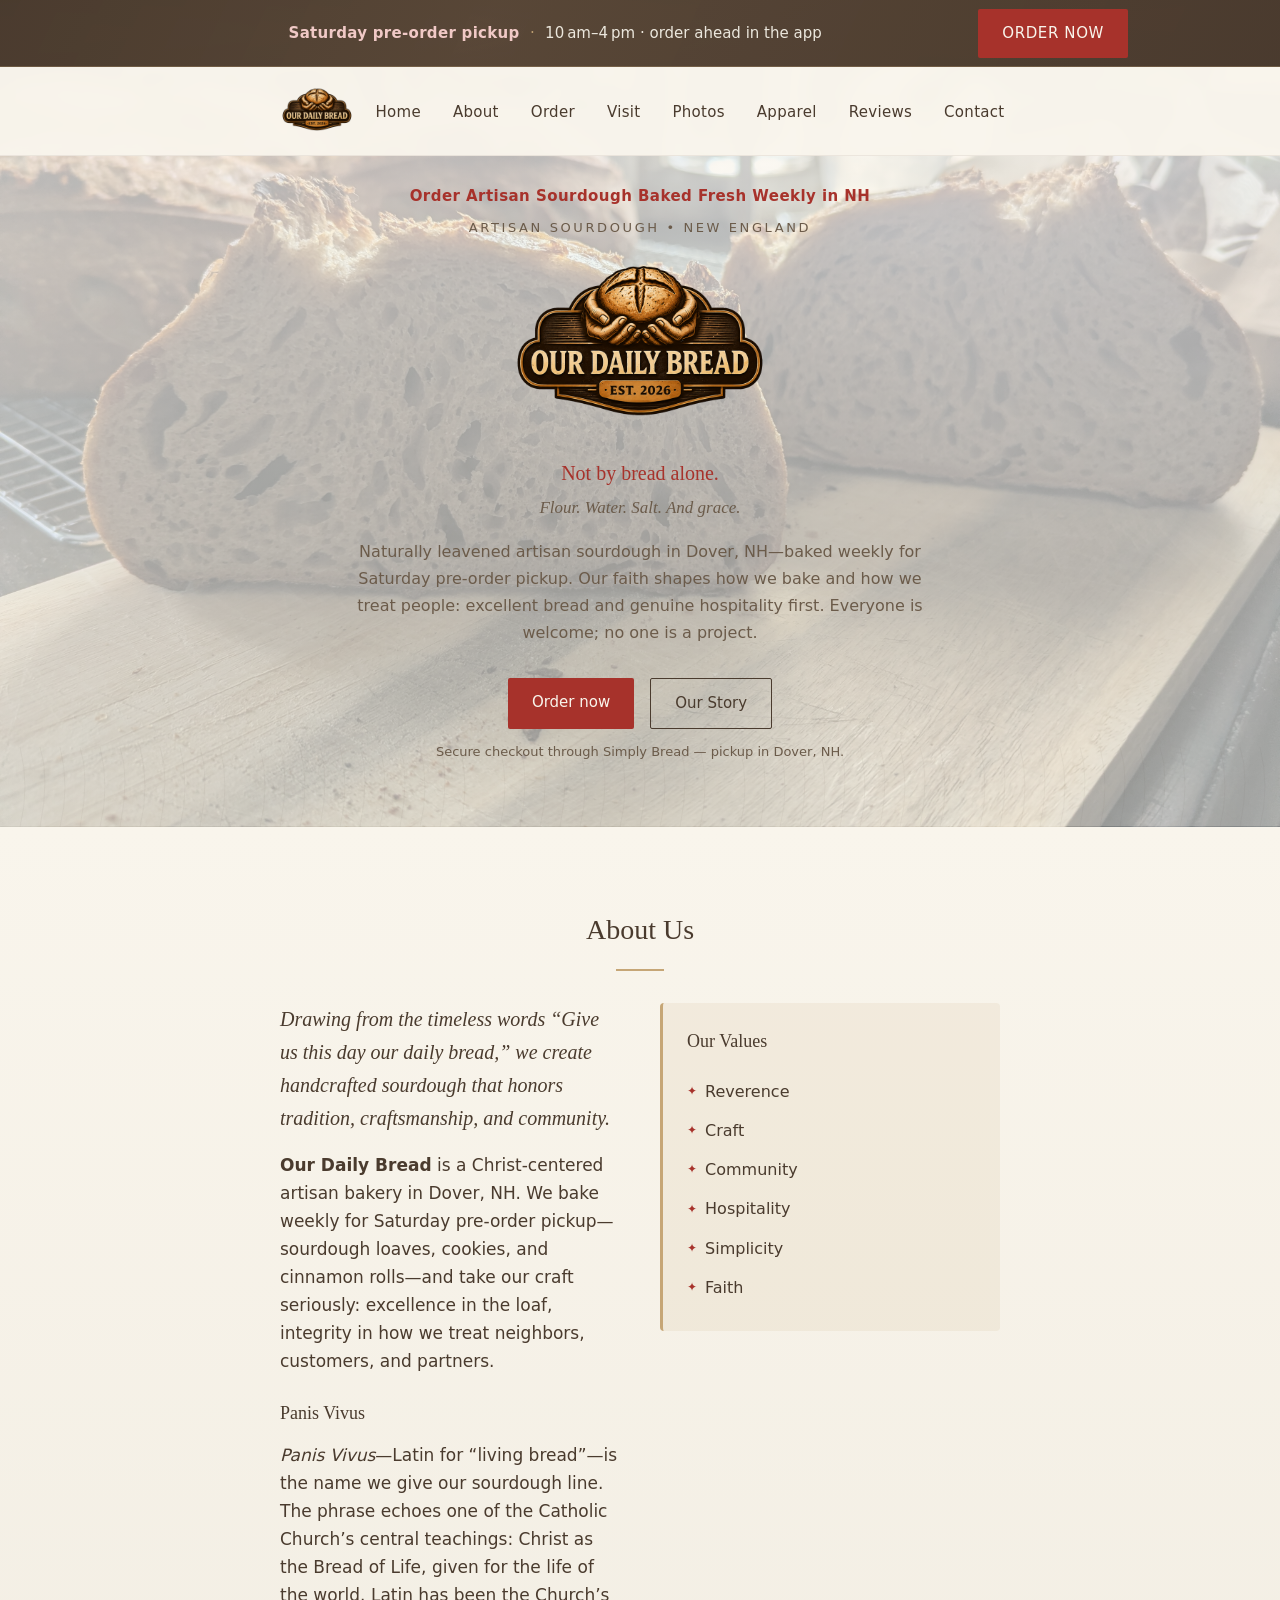
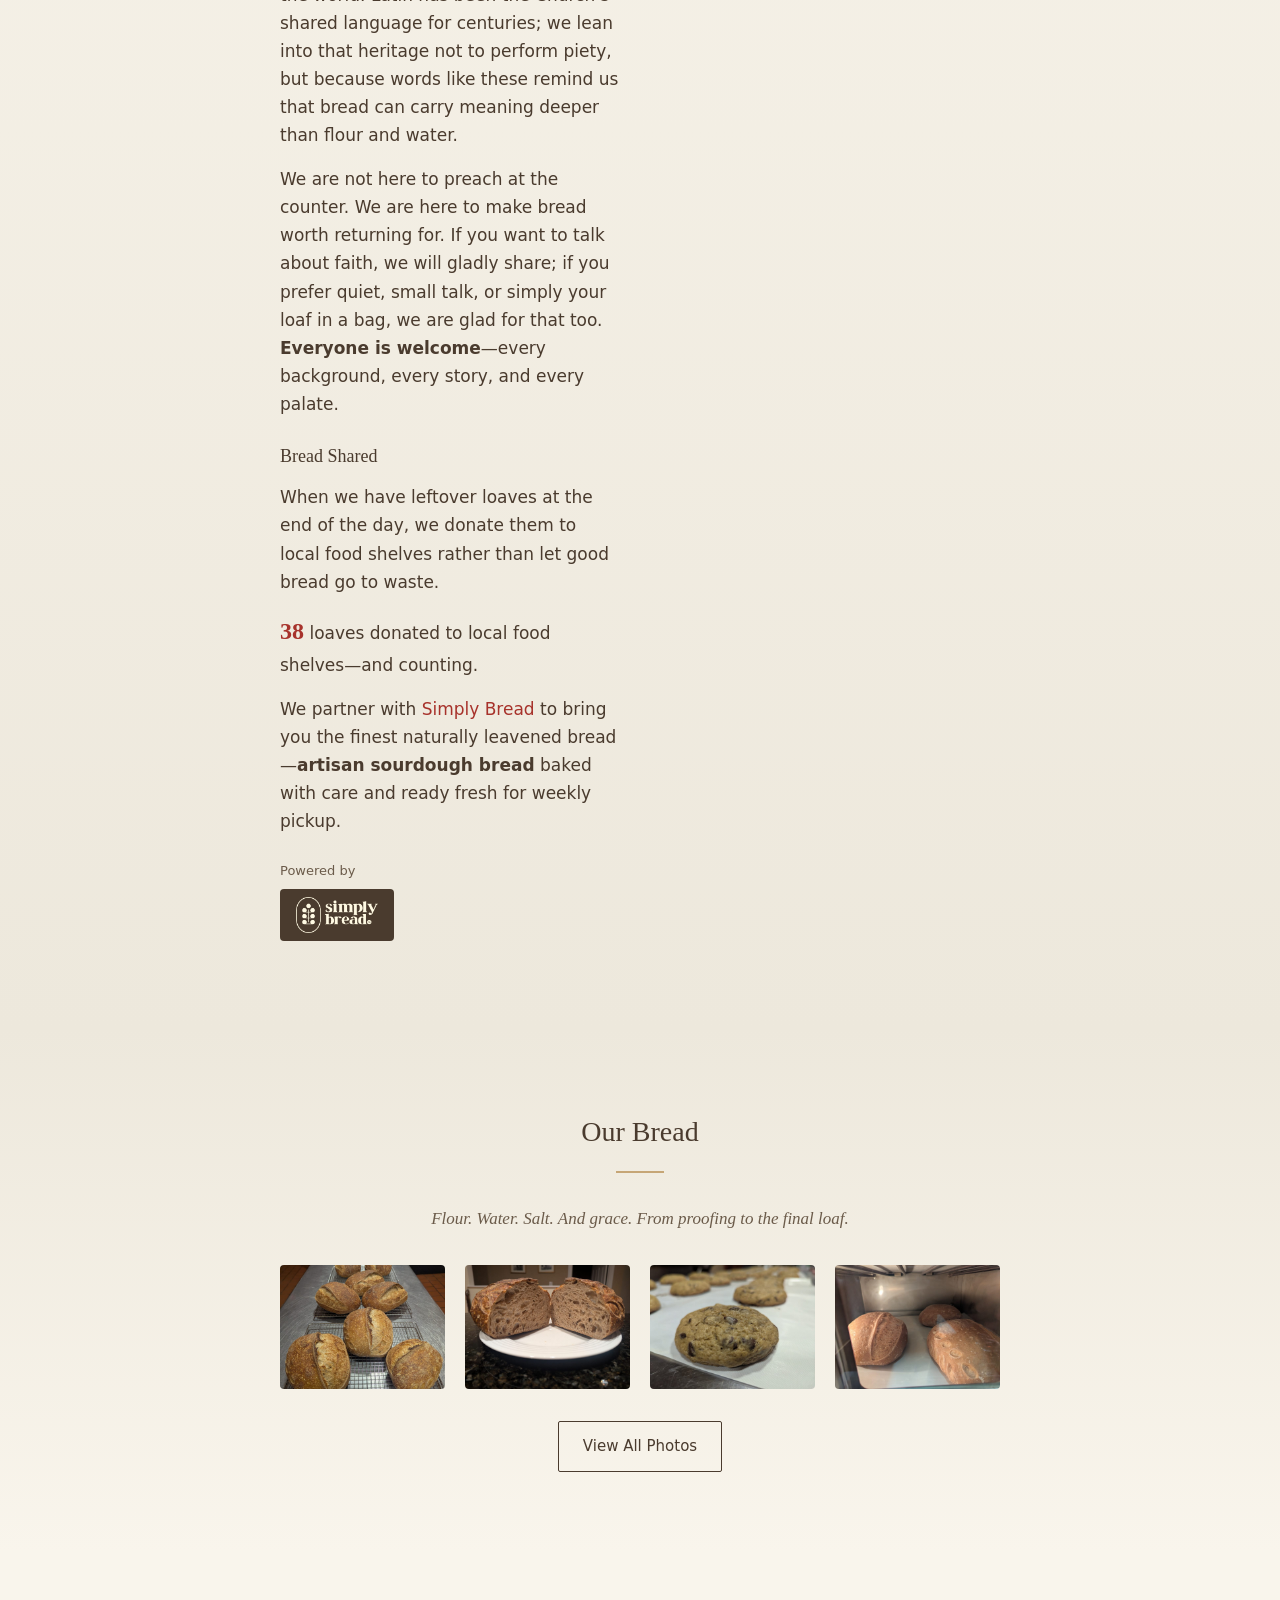
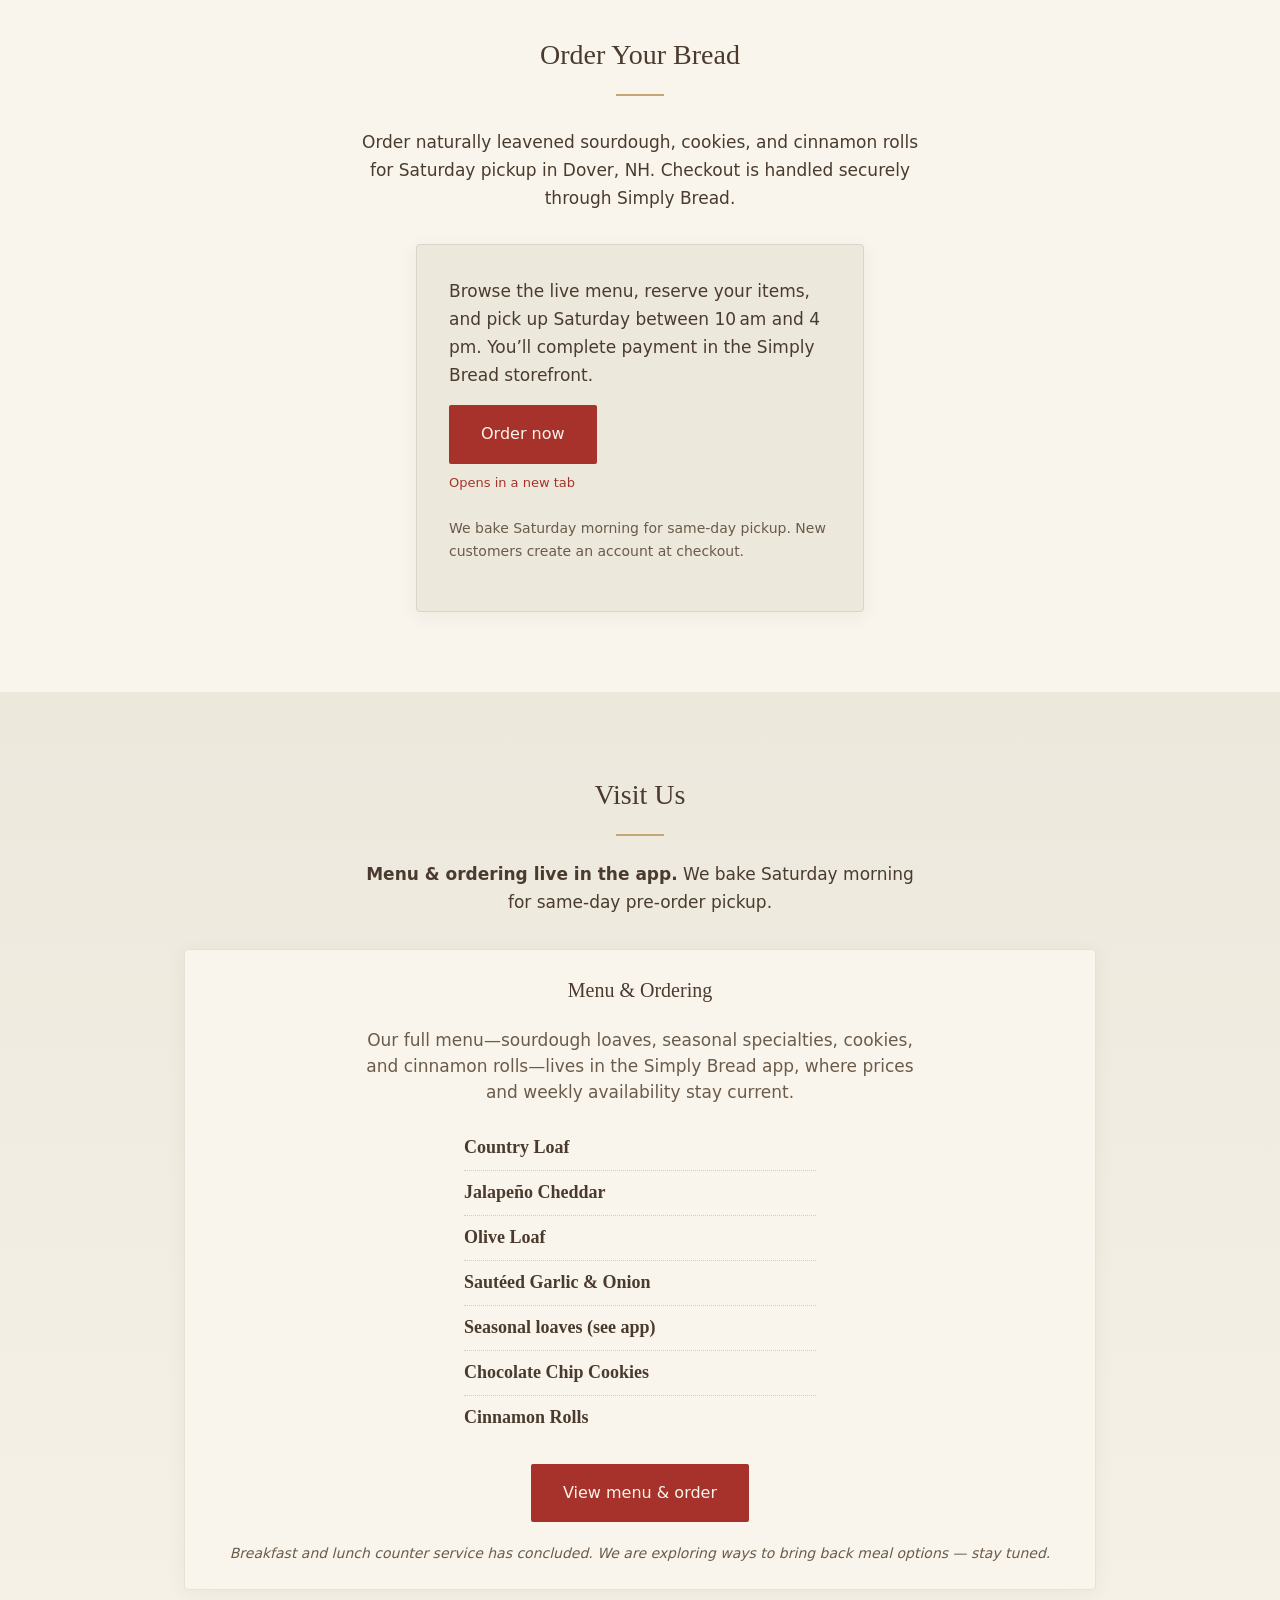
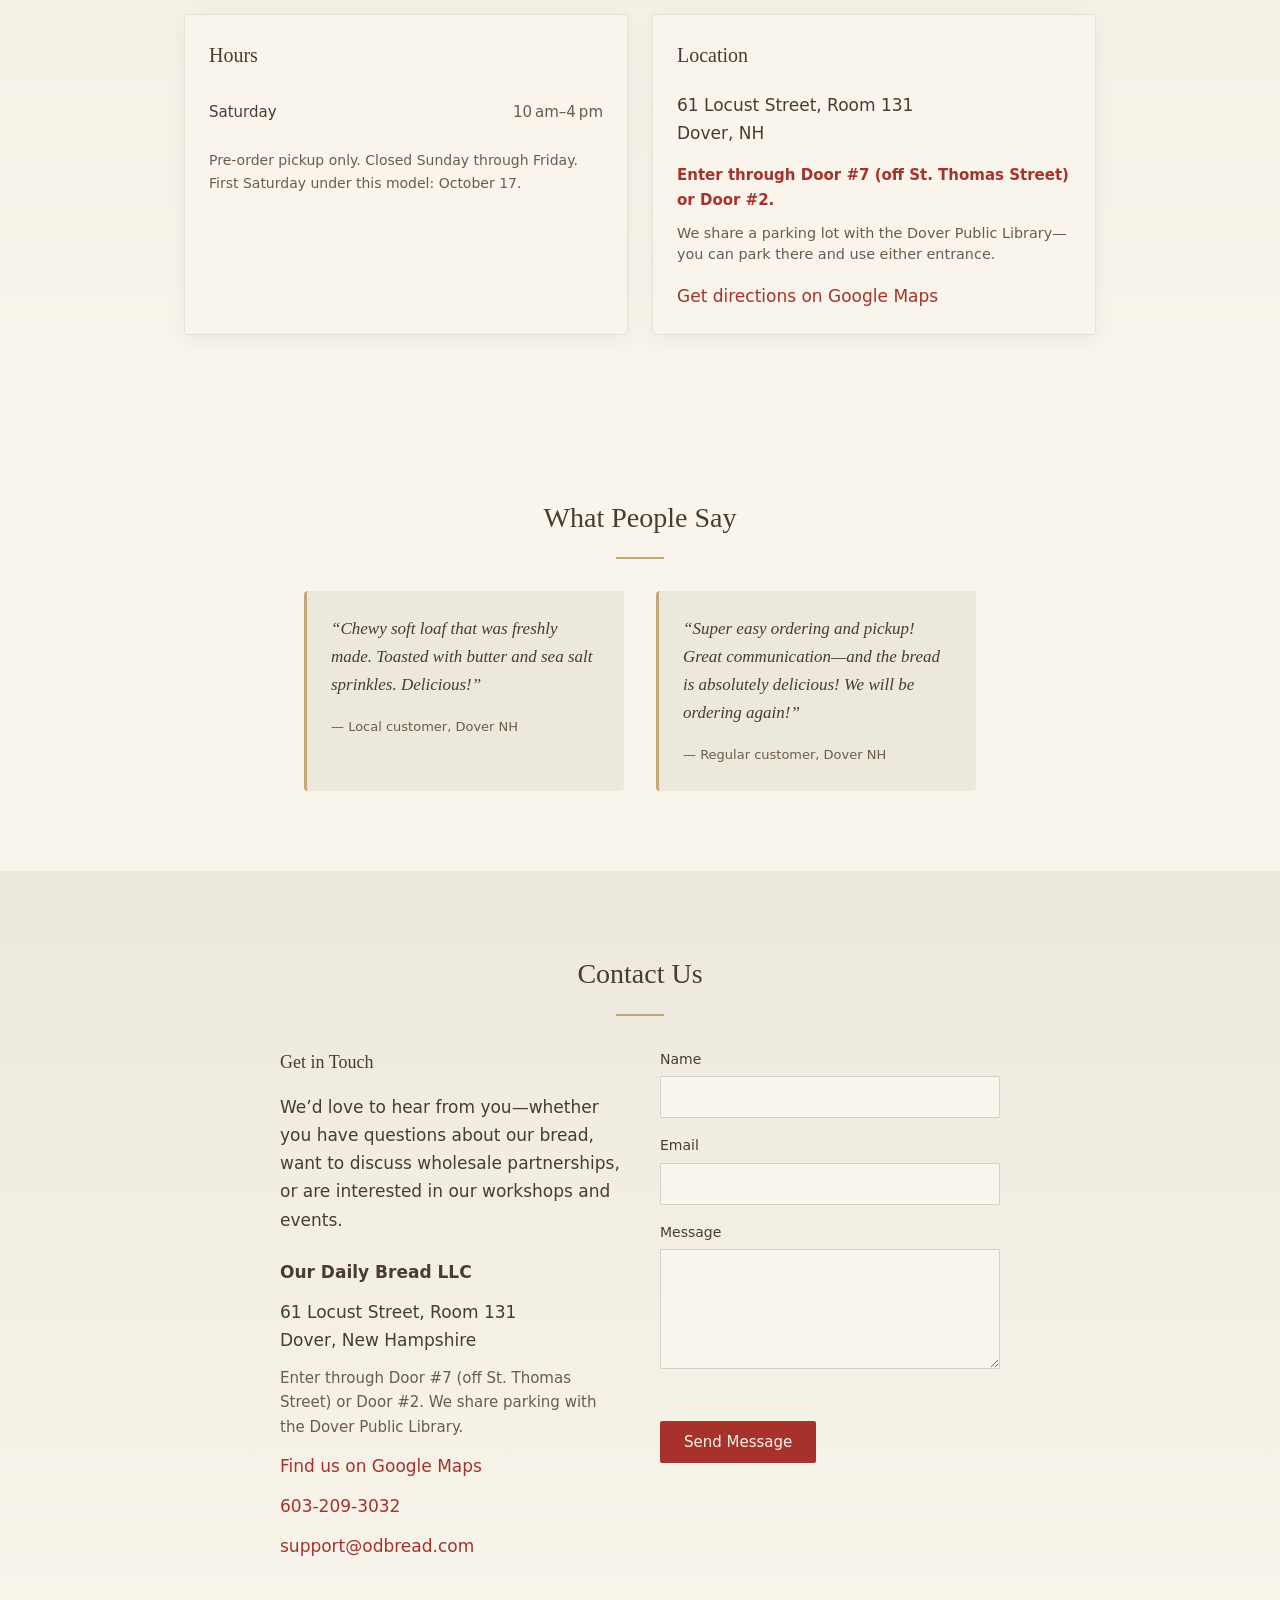
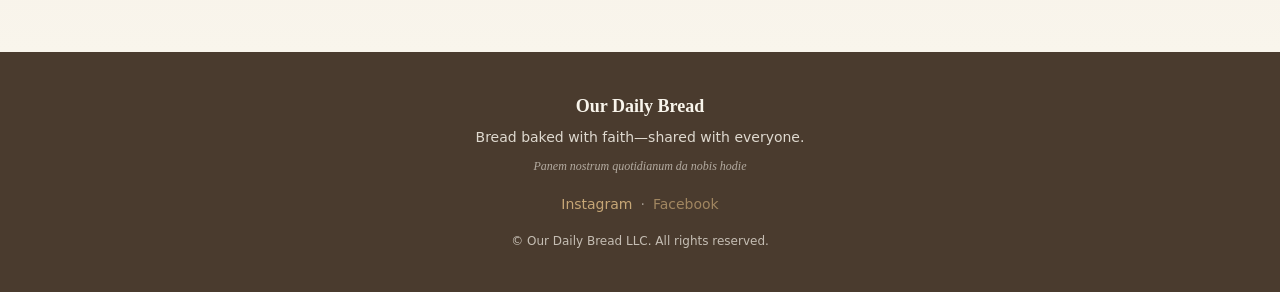
==== commit 3dc3a018: "Remove commissary and city-approval wording from Visit section. Co-authored-by: Cursor <cursoragent@" ====
--- a/index.html
+++ b/index.html
@@ -176,7 +176,7 @@
             <p class="visit-app-cta">
               <a href="https://app.simply-bread.co/odbread/" class="btn btn-primary btn-large" target="_blank" rel="noopener noreferrer">View menu &amp; order</a>
             </p>
-            <p class="menu-note">Breakfast and lunch counter service has concluded. We are exploring alternative meal options through a commissary kitchen, pending city approvals.</p>
+            <p class="menu-note">Breakfast and lunch counter service has concluded. We are exploring ways to bring back meal options &mdash; stay tuned.</p>
           </div>
           <div class="visit-card visit-hours">
             <h3>Hours</h3>
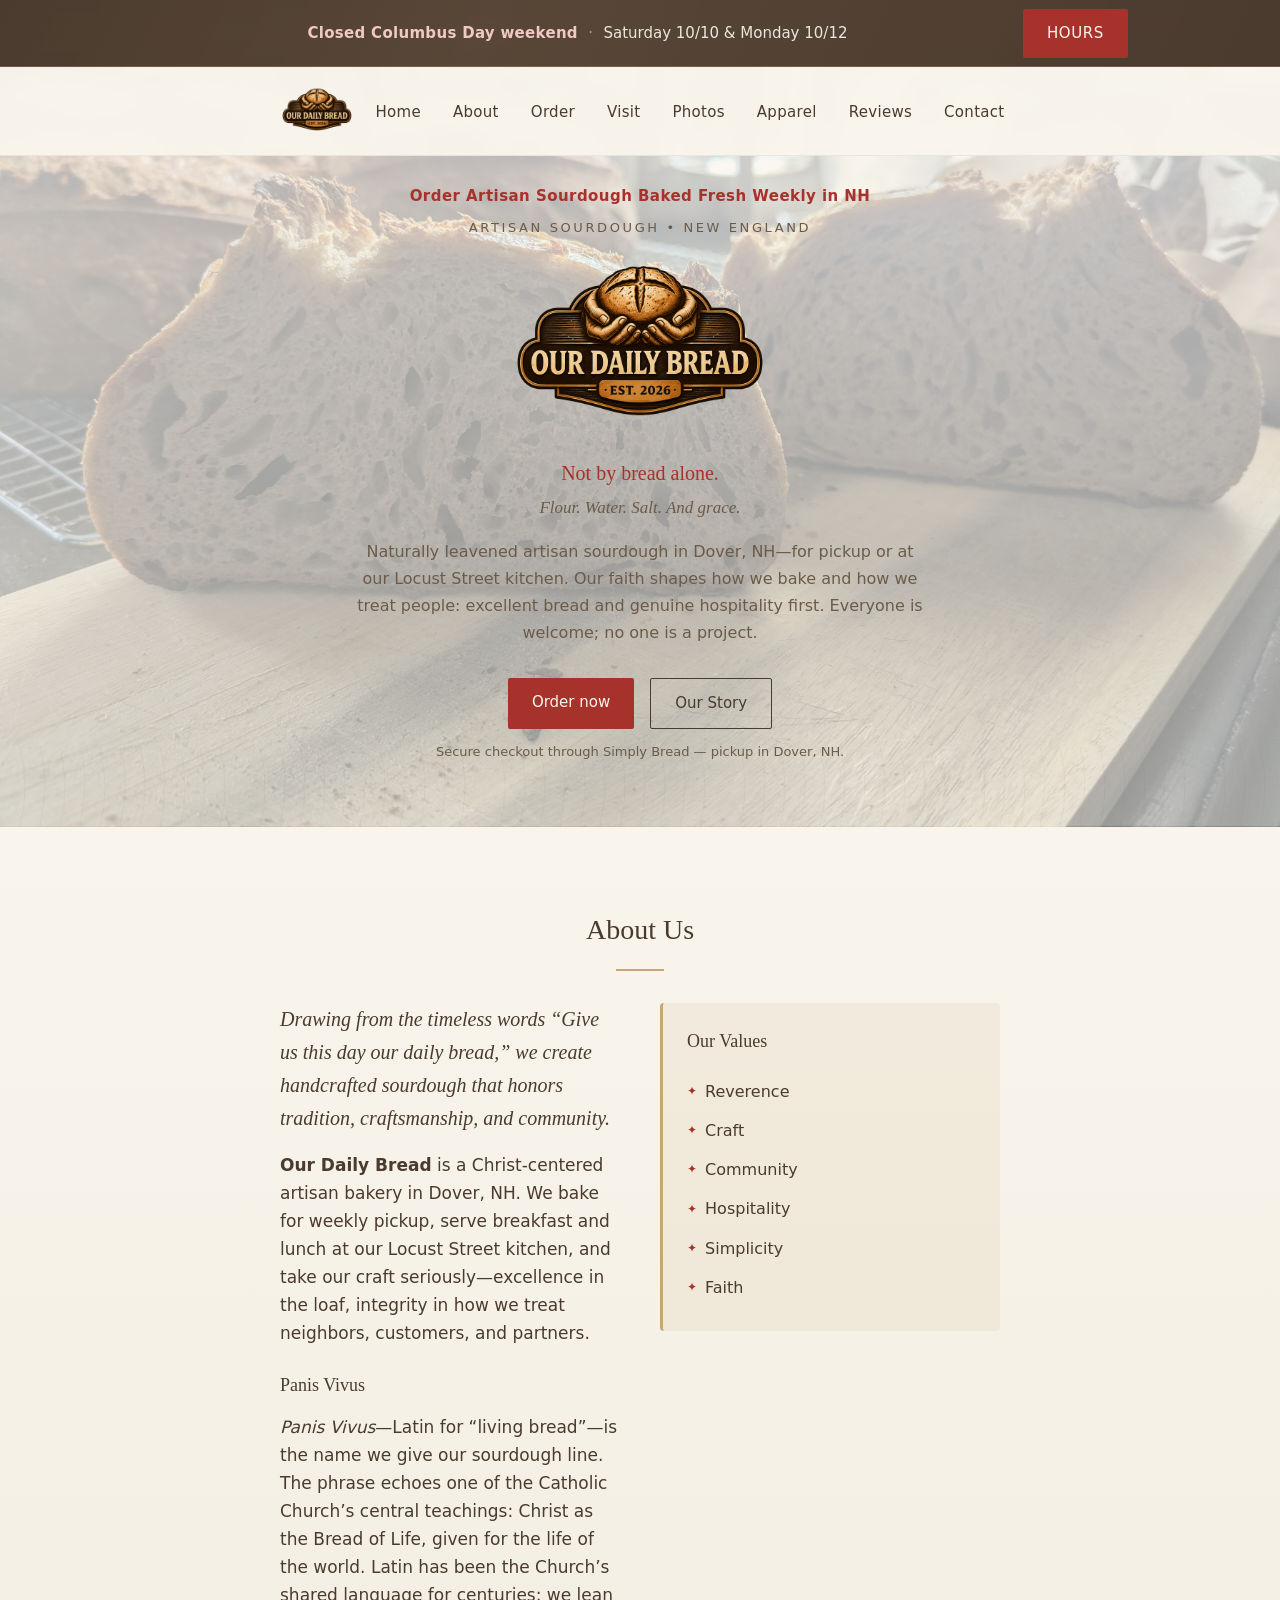
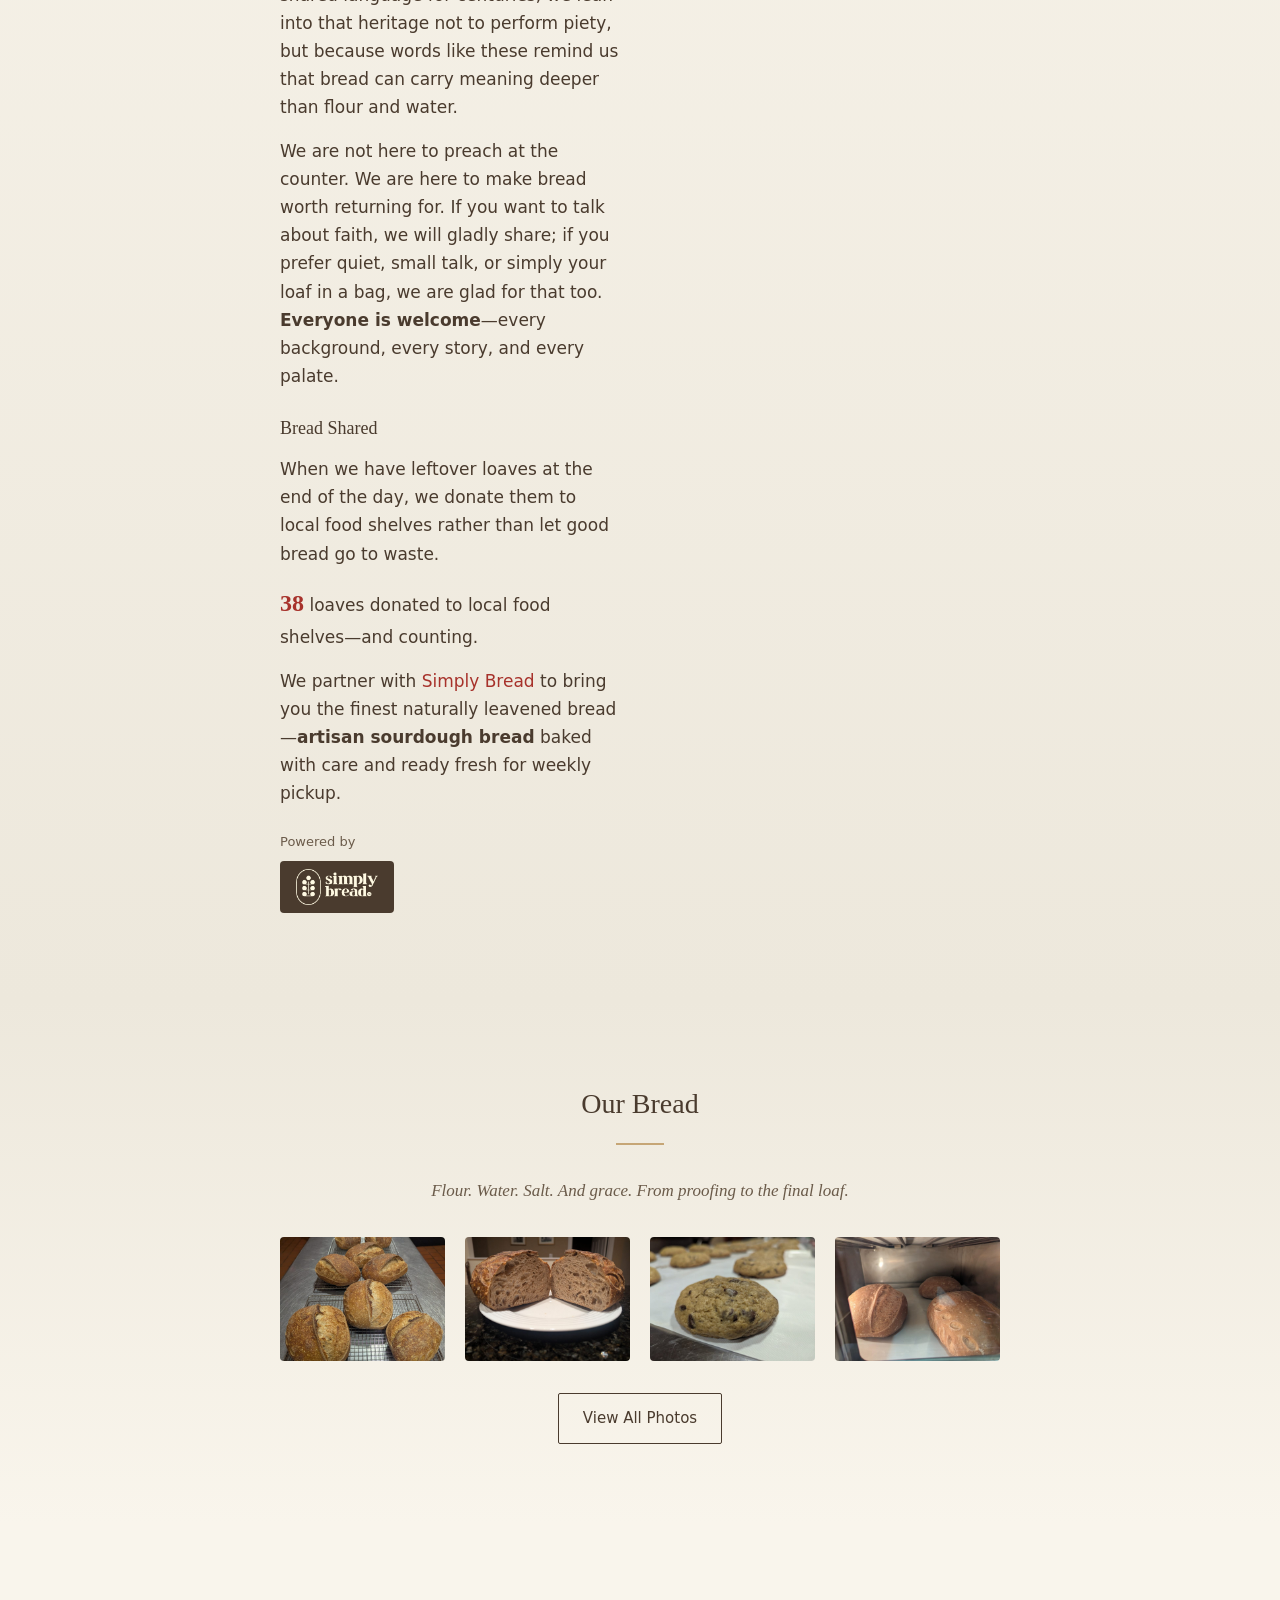
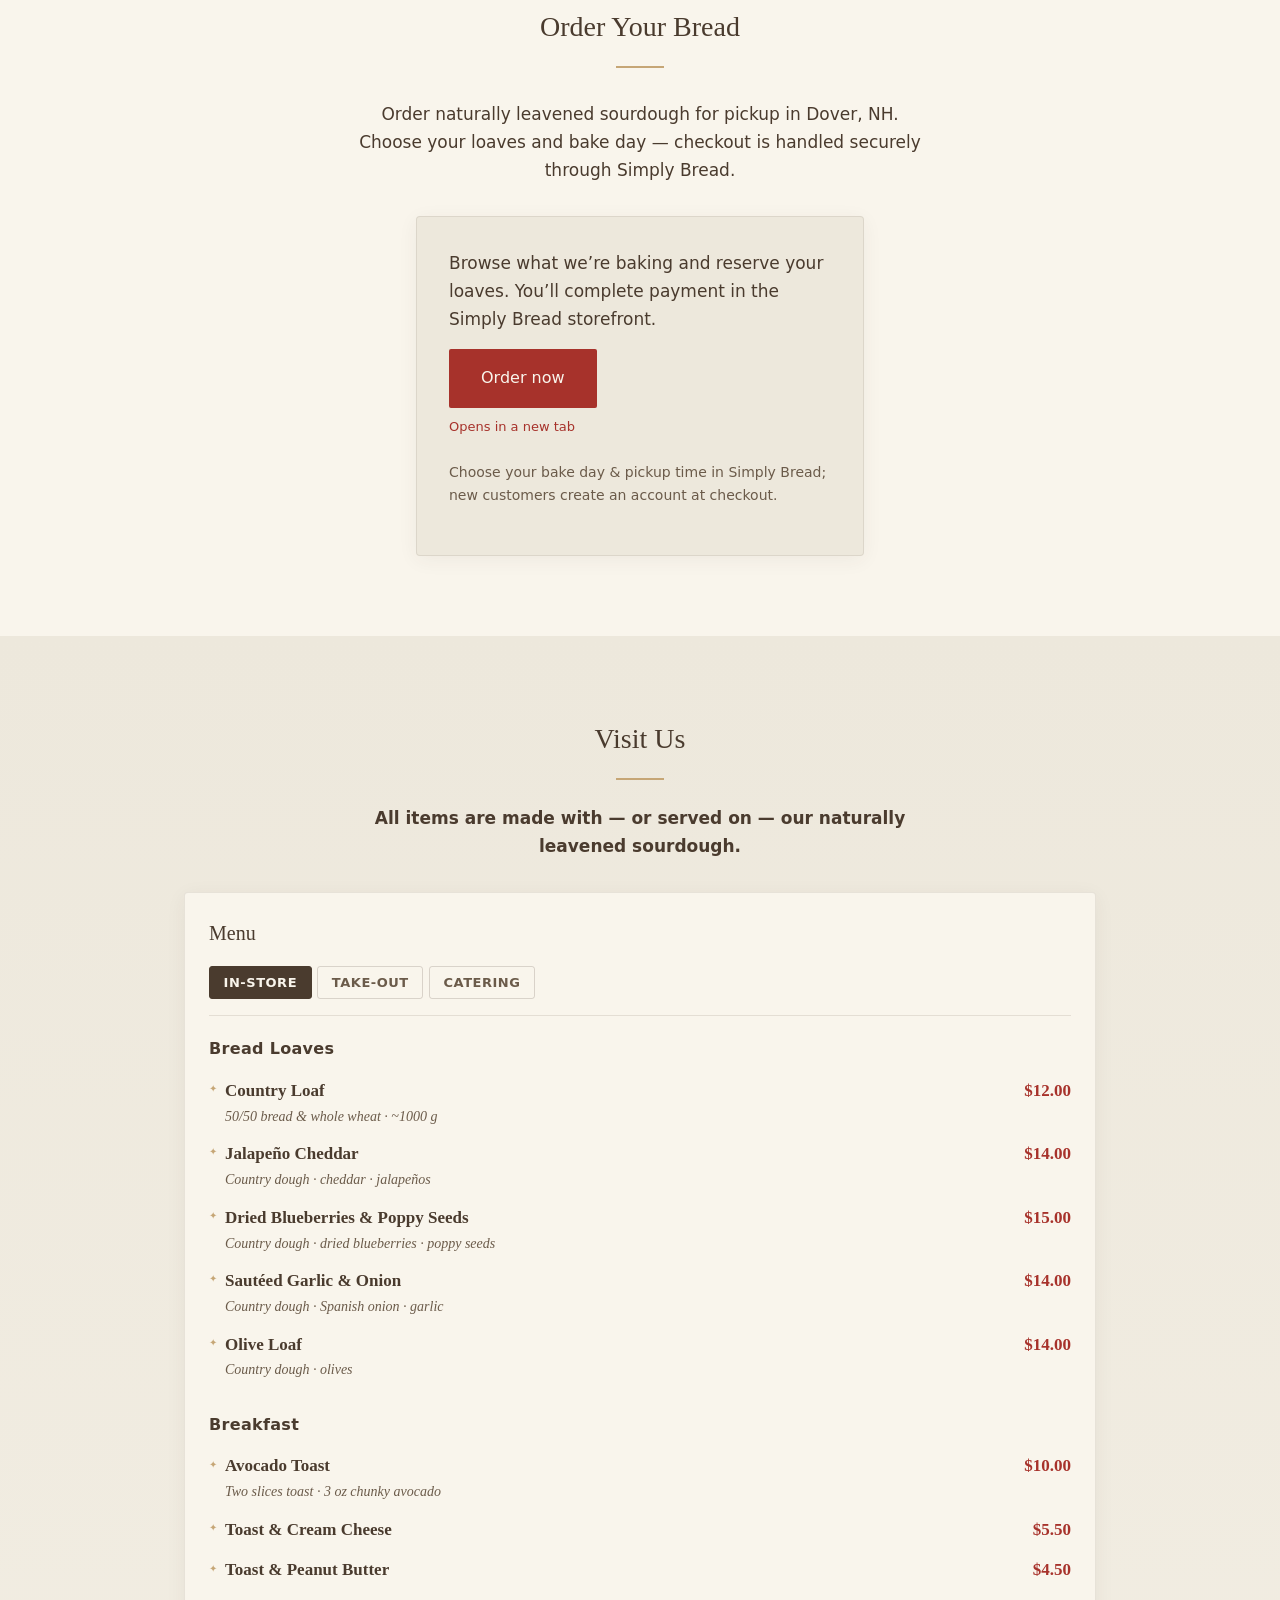
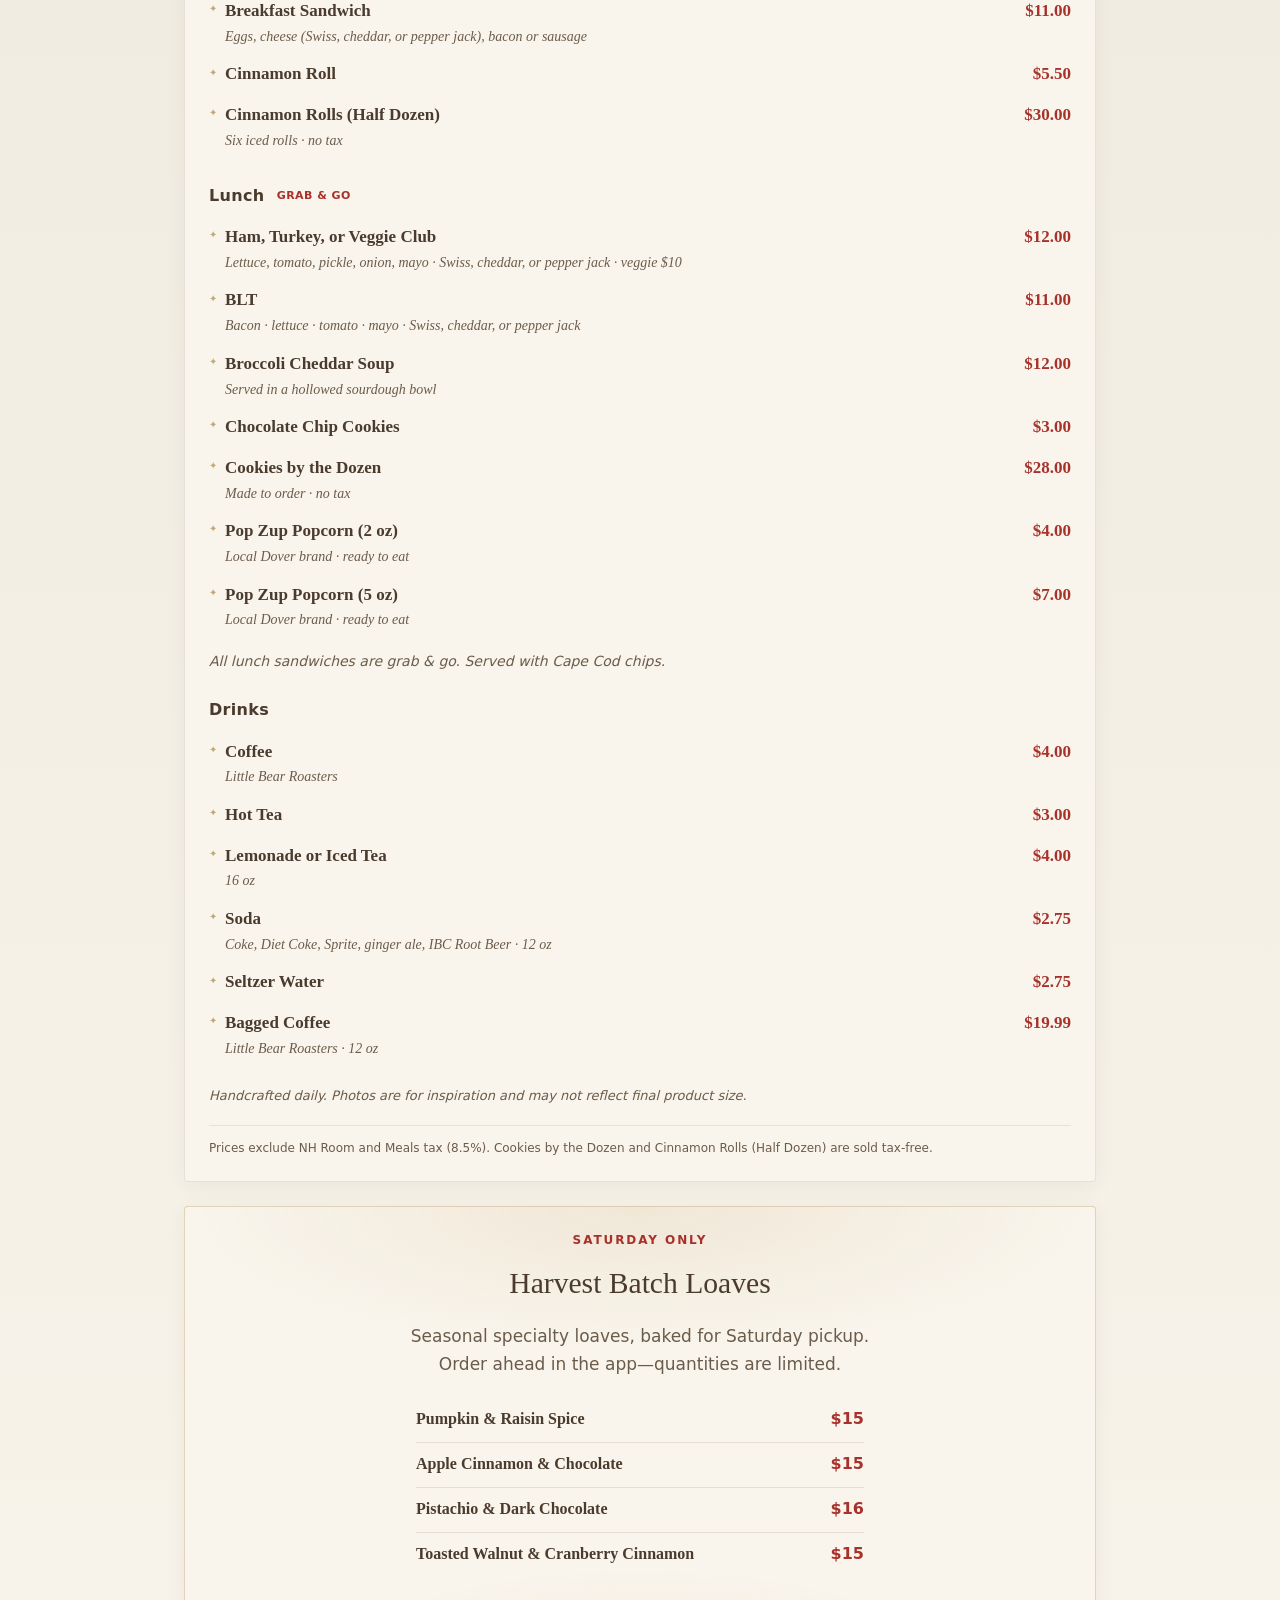
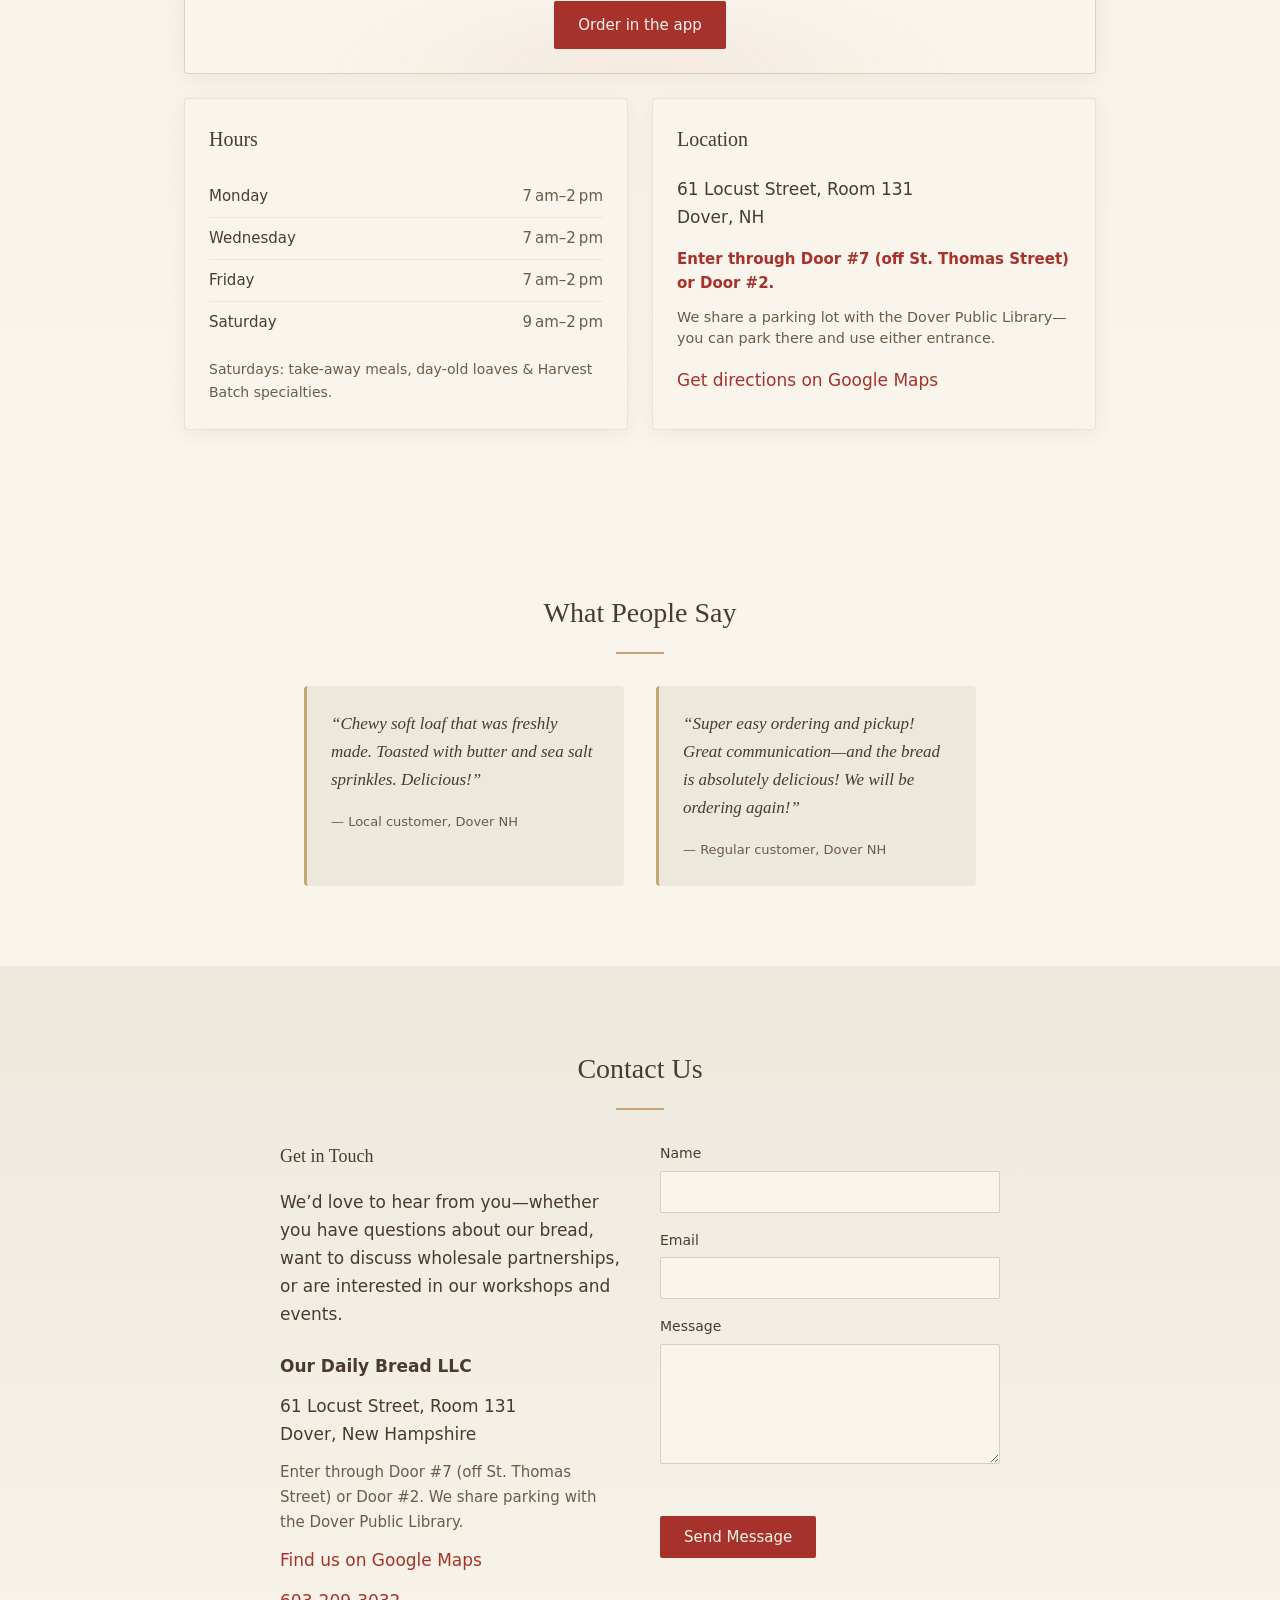
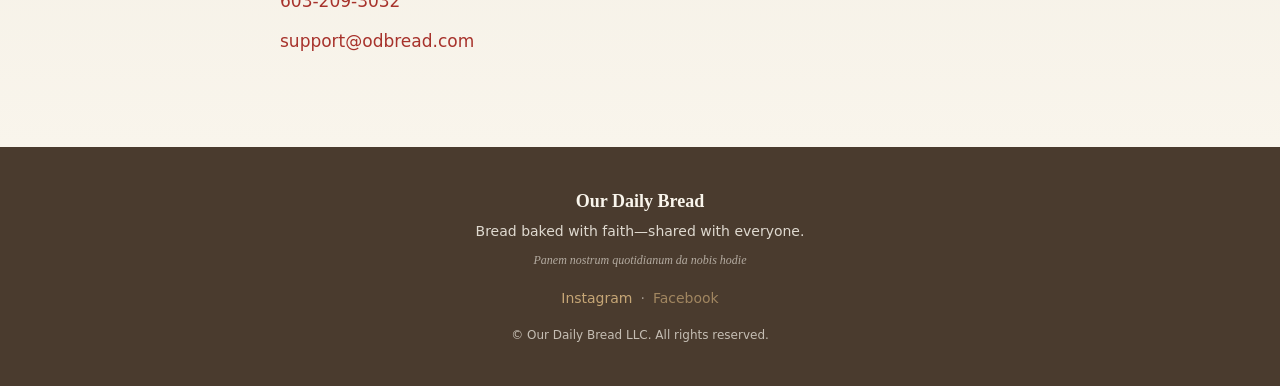
==== commit 1409be78: "Announce Columbus Day weekend closure; pause schedule-change go-live. Promo banner notes closed Sat " ====
--- a/index.html
+++ b/index.html
@@ -8,15 +8,15 @@
   <meta http-equiv="Permissions-Policy" content="camera=(), microphone=(), geolocation=(), interest-cohort=()">
   <meta http-equiv="Content-Security-Policy" content="default-src 'self'; base-uri 'self'; object-src 'none'; upgrade-insecure-requests; frame-src https://www.google.com; script-src 'self' 'unsafe-inline' https://www.googletagmanager.com https://www.google.com https://www.gstatic.com; style-src 'self' https://fonts.googleapis.com; font-src https://fonts.gstatic.com data:; img-src 'self' data: https: blob:; connect-src 'self' https://script.google.com https://www.google.com https://www.googletagmanager.com https://www.google-analytics.com https://analytics.google.com https://region1.google-analytics.com https://stats.g.doubleclick.net; form-action 'self' https://script.google.com;">
   <title>Artisan Sourdough Bakery | Our Daily Bread – Dover, NH</title>
-  <meta name="description" content="Our Daily Bread — naturally leavened sourdough in Dover, NH. Christ-centered artisan bakery with weekly Saturday pre-order pickup. Everyone welcome.">
+  <meta name="description" content="Our Daily Bread — naturally leavened sourdough in Dover, NH. Christ-centered artisan bakery with pickup, dine-in breakfast and lunch. Everyone welcome.">
   <meta name="keywords" content="artisan sourdough, New England bakery, order fresh bread, Dover NH bakery, naturally leavened bread, artisan bread Dover NH, sourdough pickup NH, Our Daily Bread">
   <link rel="preconnect" href="https://fonts.googleapis.com">
   <link rel="preconnect" href="https://fonts.gstatic.com" crossorigin>
   <link href="https://fonts.googleapis.com/css2?family=EB+Garamond:ital,wght@0,400;0,500;0,600;0,700;1,400&family=Libre+Franklin:wght@300;400;500;600&display=swap" rel="stylesheet">
-  <link rel="stylesheet" href="css/styles.css?v=15">
+  <link rel="stylesheet" href="css/styles.css?v=14">
   <link rel="canonical" href="https://odbread.com/">
   <meta property="og:title" content="Artisan Sourdough Bakery | Our Daily Bread – Dover, NH">
-  <meta property="og:description" content="Naturally leavened sourdough in Dover, NH — faith-shaped craft. Order ahead for Saturday pickup.">
+  <meta property="og:description" content="Naturally leavened sourdough in Dover, NH — faith-shaped craft, open table. Order online or visit us for breakfast and lunch.">
   <meta property="og:type" content="website">
 </head>
 <body>
@@ -24,11 +24,11 @@
     <div class="promo-banner" role="status">
       <div class="promo-banner-inner">
         <p class="promo-banner-text">
-          <span class="promo-banner-headline">Saturday pre-order pickup</span>
+          <span class="promo-banner-headline">Closed Columbus Day weekend</span>
           <span class="promo-banner-sep" aria-hidden="true">&middot;</span>
-          <span class="promo-banner-sub">10&thinsp;am&ndash;4&thinsp;pm &middot; order ahead in the app</span>
+          <span class="promo-banner-sub">Saturday 10/10 &amp; Monday 10/12</span>
         </p>
-        <a href="https://app.simply-bread.co/odbread/" class="btn btn-promo" target="_blank" rel="noopener noreferrer">Order now</a>
+        <a href="#visit" class="btn btn-promo">Hours</a>
       </div>
     </div>
     <nav class="nav">
@@ -65,7 +65,7 @@
         </h1>
         <p class="hero-tagline">Not by bread alone.</p>
         <p class="hero-subline"><em>Flour. Water. Salt. And grace.</em></p>
-        <p class="hero-mission">Naturally leavened artisan sourdough in Dover, NH&mdash;baked weekly for Saturday pre-order pickup. Our faith shapes how we bake and how we treat people: excellent bread and genuine hospitality first. Everyone is welcome; no one is a project.</p>
+        <p class="hero-mission">Naturally leavened artisan sourdough in Dover, NH&mdash;for pickup or at our Locust Street kitchen. Our faith shapes how we bake and how we treat people: excellent bread and genuine hospitality first. Everyone is welcome; no one is a project.</p>
         <div class="hero-cta">
           <!-- Simply Bread storefront (working — restore when checkout is live): https://app.simply-bread.co/odbread -->
           <!-- <a href="https://app.simply-bread.co/odbread" target="_blank" rel="noopener" class="btn btn-primary" id="orderCtaBtn">Order Fresh Bread</a> -->
@@ -84,7 +84,7 @@
         <div class="about-grid">
           <div class="about-content">
             <p class="about-lead">Drawing from the timeless words &ldquo;Give us this day our daily bread,&rdquo; we create handcrafted sourdough that honors tradition, craftsmanship, and community.</p>
-            <p><strong>Our Daily Bread</strong> is a Christ-centered artisan bakery in Dover, NH. We bake weekly for Saturday pre-order pickup&mdash;sourdough loaves, cookies, and cinnamon rolls&mdash;and take our craft seriously: excellence in the loaf, integrity in how we treat neighbors, customers, and partners.</p>
+            <p><strong>Our Daily Bread</strong> is a Christ-centered artisan bakery in Dover, NH. We bake for weekly pickup, serve breakfast and lunch at our Locust Street kitchen, and take our craft seriously&mdash;excellence in the loaf, integrity in how we treat neighbors, customers, and partners.</p>
             <h3 class="about-subhead">Panis Vivus</h3>
             <p><em>Panis Vivus</em>&mdash;Latin for &ldquo;living bread&rdquo;&mdash;is the name we give our sourdough line. The phrase echoes one of the Catholic Church&rsquo;s central teachings: Christ as the Bread of Life, given for the life of the world. Latin has been the Church&rsquo;s shared language for centuries; we lean into that heritage not to perform piety, but because words like these remind us that bread can carry meaning deeper than flour and water.</p>
             <p>We are not here to preach at the counter. We are here to make bread worth returning for. If you want to talk about faith, we will gladly share; if you prefer quiet, small talk, or simply your loaf in a bag, we are glad for that too. <strong>Everyone is welcome</strong>&mdash;every background, every story, and every palate.</p>
@@ -142,13 +142,13 @@
       <div class="container">
         <h2 class="section-title">Order Your Bread</h2>
         <div class="order-content">
-          <p class="order-lead">Order naturally leavened sourdough, cookies, and cinnamon rolls for Saturday pickup in Dover, NH. Checkout is handled securely through Simply Bread.</p>
+          <p class="order-lead">Order naturally leavened sourdough for pickup in Dover, NH. Choose your loaves and bake day — checkout is handled securely through Simply Bread.</p>
           <div class="order-card">
             <div class="order-card-inner">
-              <p>Browse the live menu, reserve your items, and pick up Saturday between 10&thinsp;am and 4&thinsp;pm. You&rsquo;ll complete payment in the Simply Bread storefront.</p>
+              <p>Browse what we&rsquo;re baking and reserve your loaves. You&rsquo;ll complete payment in the Simply Bread storefront.</p>
               <a href="https://app.simply-bread.co/odbread/" class="btn btn-primary btn-large" id="orderStorefrontBtn" target="_blank" rel="noopener noreferrer">Order now</a>
               <p class="order-cta-hint">Opens in a new tab</p>
-              <p class="order-note">We bake Saturday morning for same-day pickup. New customers create an account at checkout.</p>
+              <p class="order-note">Choose your bake day &amp; pickup time in Simply Bread; new customers create an account at checkout.</p>
             </div>
           </div>
         </div>
@@ -159,31 +159,385 @@
     <section id="visit" class="visit">
       <div class="container visit-container">
         <h2 class="section-title">Visit Us</h2>
-        <p class="visit-lead"><strong>Menu &amp; ordering live in the app.</strong> We bake Saturday morning for same-day pre-order pickup.</p>
+        <p class="visit-lead"><strong>All items are made with &mdash; or served on &mdash; our naturally leavened sourdough.</strong></p>
         <div class="visit-grid">
-          <div class="visit-card visit-menu visit-menu--app">
-            <h3>Menu &amp; Ordering</h3>
-            <p class="visit-app-lead">Our full menu&mdash;sourdough loaves, seasonal specialties, cookies, and cinnamon rolls&mdash;lives in the Simply Bread app, where prices and weekly availability stay current.</p>
-            <ul class="visit-bake-list">
-              <li>Country Loaf</li>
-              <li>Jalape&ntilde;o Cheddar</li>
-              <li>Olive Loaf</li>
-              <li>Saut&eacute;ed Garlic &amp; Onion</li>
-              <li>Seasonal loaves (see app)</li>
-              <li>Chocolate Chip Cookies</li>
-              <li>Cinnamon Rolls</li>
+          <div class="visit-card visit-menu">
+            <h3>Menu</h3>
+            <div class="menu-tabs" role="tablist" aria-label="Choose a menu">
+              <button type="button" class="menu-tab is-active" role="tab" id="tab-instore" aria-selected="true" aria-controls="menu-instore">In-Store</button>
+              <button type="button" class="menu-tab" role="tab" id="tab-takeout" aria-selected="false" aria-controls="menu-takeout" tabindex="-1">Take-Out</button>
+              <button type="button" class="menu-tab" role="tab" id="tab-catering" aria-selected="false" aria-controls="menu-catering" tabindex="-1">Catering</button>
+            </div>
+
+            <!-- In-Store -->
+            <div class="menu-panel is-active" role="tabpanel" id="menu-instore" aria-labelledby="tab-instore">
+              <div class="menu-category">
+                <h4>Bread Loaves</h4>
+                <ul class="menu-list">
+                  <li>
+                    <span class="menu-item-row"><span class="menu-item-name">Country Loaf</span><span class="menu-item-price">$12.00</span></span>
+                    <span class="menu-item-desc">50/50 bread &amp; whole wheat &middot; ~1000 g</span>
+                  </li>
+                  <li>
+                    <span class="menu-item-row"><span class="menu-item-name">Jalape&ntilde;o Cheddar</span><span class="menu-item-price">$14.00</span></span>
+                    <span class="menu-item-desc">Country dough &middot; cheddar &middot; jalape&ntilde;os</span>
+                  </li>
+                  <li>
+                    <span class="menu-item-row"><span class="menu-item-name">Dried Blueberries &amp; Poppy Seeds</span><span class="menu-item-price">$15.00</span></span>
+                    <span class="menu-item-desc">Country dough &middot; dried blueberries &middot; poppy seeds</span>
+                  </li>
+                  <li>
+                    <span class="menu-item-row"><span class="menu-item-name">Saut&eacute;ed Garlic &amp; Onion</span><span class="menu-item-price">$14.00</span></span>
+                    <span class="menu-item-desc">Country dough &middot; Spanish onion &middot; garlic</span>
+                  </li>
+                  <li>
+                    <span class="menu-item-row"><span class="menu-item-name">Olive Loaf</span><span class="menu-item-price">$14.00</span></span>
+                    <span class="menu-item-desc">Country dough &middot; olives</span>
+                  </li>
+                </ul>
+              </div>
+              <div class="menu-category">
+                <h4>Breakfast</h4>
+                <ul class="menu-list">
+                  <li>
+                    <span class="menu-item-row"><span class="menu-item-name">Avocado Toast</span><span class="menu-item-price">$10.00</span></span>
+                    <span class="menu-item-desc">Two slices toast &middot; 3 oz chunky avocado</span>
+                  </li>
+                  <li>
+                    <span class="menu-item-row"><span class="menu-item-name">Toast &amp; Cream Cheese</span><span class="menu-item-price">$5.50</span></span>
+                  </li>
+                  <li>
+                    <span class="menu-item-row"><span class="menu-item-name">Toast &amp; Peanut Butter</span><span class="menu-item-price">$4.50</span></span>
+                  </li>
+                  <li>
+                    <span class="menu-item-row"><span class="menu-item-name">Breakfast Sandwich</span><span class="menu-item-price">$11.00</span></span>
+                    <span class="menu-item-desc">Eggs, cheese (Swiss, cheddar, or pepper jack), bacon or sausage</span>
+                  </li>
+                  <li>
+                    <span class="menu-item-row"><span class="menu-item-name">Cinnamon Roll</span><span class="menu-item-price">$5.50</span></span>
+                  </li>
+                  <li>
+                    <span class="menu-item-row"><span class="menu-item-name">Cinnamon Rolls (Half Dozen)</span><span class="menu-item-price">$30.00</span></span>
+                    <span class="menu-item-desc">Six iced rolls &middot; no tax</span>
+                  </li>
+                </ul>
+              </div>
+              <div class="menu-category">
+                <h4>Lunch <span class="menu-category-tag">Grab &amp; Go</span></h4>
+                <ul class="menu-list">
+                  <li>
+                    <span class="menu-item-row"><span class="menu-item-name">Ham, Turkey, or Veggie Club</span><span class="menu-item-price">$12.00</span></span>
+                    <span class="menu-item-desc">Lettuce, tomato, pickle, onion, mayo &middot; Swiss, cheddar, or pepper jack &middot; veggie $10</span>
+                  </li>
+                  <li>
+                    <span class="menu-item-row"><span class="menu-item-name">BLT</span><span class="menu-item-price">$11.00</span></span>
+                    <span class="menu-item-desc">Bacon &middot; lettuce &middot; tomato &middot; mayo &middot; Swiss, cheddar, or pepper jack</span>
+                  </li>
+                  <li>
+                    <span class="menu-item-row"><span class="menu-item-name">Broccoli Cheddar Soup</span><span class="menu-item-price">$12.00</span></span>
+                    <span class="menu-item-desc">Served in a hollowed sourdough bowl</span>
+                  </li>
+                  <li>
+                    <span class="menu-item-row"><span class="menu-item-name">Chocolate Chip Cookies</span><span class="menu-item-price">$3.00</span></span>
+                  </li>
+                  <li>
+                    <span class="menu-item-row"><span class="menu-item-name">Cookies by the Dozen</span><span class="menu-item-price">$28.00</span></span>
+                    <span class="menu-item-desc">Made to order &middot; no tax</span>
+                  </li>
+                  <li>
+                    <span class="menu-item-row"><span class="menu-item-name">Pop Zup Popcorn (2&nbsp;oz)</span><span class="menu-item-price">$4.00</span></span>
+                    <span class="menu-item-desc">Local Dover brand &middot; ready to eat</span>
+                  </li>
+                  <li>
+                    <span class="menu-item-row"><span class="menu-item-name">Pop Zup Popcorn (5&nbsp;oz)</span><span class="menu-item-price">$7.00</span></span>
+                    <span class="menu-item-desc">Local Dover brand &middot; ready to eat</span>
+                  </li>
+                </ul>
+                <p class="menu-note">All lunch sandwiches are grab &amp; go. Served with Cape Cod chips.</p>
+              </div>
+              <div class="menu-category">
+                <h4>Drinks</h4>
+                <ul class="menu-list">
+                  <li>
+                    <span class="menu-item-row"><span class="menu-item-name">Coffee</span><span class="menu-item-price">$4.00</span></span>
+                    <span class="menu-item-desc">Little Bear Roasters</span>
+                  </li>
+                  <li>
+                    <span class="menu-item-row"><span class="menu-item-name">Hot Tea</span><span class="menu-item-price">$3.00</span></span>
+                  </li>
+                  <li>
+                    <span class="menu-item-row"><span class="menu-item-name">Lemonade or Iced Tea</span><span class="menu-item-price">$4.00</span></span>
+                    <span class="menu-item-desc">16 oz</span>
+                  </li>
+                  <li>
+                    <span class="menu-item-row"><span class="menu-item-name">Soda</span><span class="menu-item-price">$2.75</span></span>
+                    <span class="menu-item-desc">Coke, Diet Coke, Sprite, ginger ale, IBC Root Beer &middot; 12 oz</span>
+                  </li>
+                  <li>
+                    <span class="menu-item-row"><span class="menu-item-name">Seltzer Water</span><span class="menu-item-price">$2.75</span></span>
+                  </li>
+                  <li>
+                    <span class="menu-item-row"><span class="menu-item-name">Bagged Coffee</span><span class="menu-item-price">$19.99</span></span>
+                    <span class="menu-item-desc">Little Bear Roasters &middot; 12 oz</span>
+                  </li>
+                </ul>
+              </div>
+              <p class="menu-disclaimer">Handcrafted daily. Photos are for inspiration and may not reflect final product size.</p>
+              <p class="menu-tax">Prices exclude NH Room and Meals tax (8.5%). Cookies by the Dozen and Cinnamon Rolls (Half Dozen) are sold tax-free.</p>
+            </div>
+
+            <!-- Take-Out -->
+            <div class="menu-panel" role="tabpanel" id="menu-takeout" aria-labelledby="tab-takeout" hidden>
+              <p class="menu-panel-lead">Order ahead for pickup. Text <a href="sms:6032093032">603-209-3032</a>, email <a href="mailto:peter@odbread.com">peter@odbread.com</a>, or stop by the shop.</p>
+              <div class="menu-category">
+                <h4>Bread Loaves</h4>
+                <ul class="menu-list">
+                  <li>
+                    <span class="menu-item-row"><span class="menu-item-name">Country Loaf</span><span class="menu-item-price">$12</span></span>
+                    <span class="menu-item-desc">50/50 bread &amp; whole wheat &middot; ~1000 g</span>
+                  </li>
+                  <li>
+                    <span class="menu-item-row"><span class="menu-item-name">Jalape&ntilde;o Cheddar</span><span class="menu-item-price">$14</span></span>
+                  </li>
+                  <li>
+                    <span class="menu-item-row"><span class="menu-item-name">Dried Blueberries &amp; Poppy Seeds</span><span class="menu-item-price">$15</span></span>
+                  </li>
+                  <li>
+                    <span class="menu-item-row"><span class="menu-item-name">Saut&eacute;ed Garlic &amp; Onion</span><span class="menu-item-price">$14</span></span>
+                  </li>
+                  <li>
+                    <span class="menu-item-row"><span class="menu-item-name">Olive Loaf</span><span class="menu-item-price">$14</span></span>
+                  </li>
+                </ul>
+              </div>
+              <div class="menu-category">
+                <h4>Sweets</h4>
+                <ul class="menu-list">
+                  <li>
+                    <span class="menu-item-row"><span class="menu-item-name">Cinnamon Roll</span><span class="menu-item-price">$5.50</span></span>
+                  </li>
+                  <li>
+                    <span class="menu-item-row"><span class="menu-item-name">Cinnamon Rolls (Half Dozen)</span><span class="menu-item-price">$30</span></span>
+                    <span class="menu-item-desc">Six iced rolls</span>
+                  </li>
+                  <li>
+                    <span class="menu-item-row"><span class="menu-item-name">Chocolate Chip Cookie</span><span class="menu-item-price">$3</span></span>
+                  </li>
+                  <li>
+                    <span class="menu-item-row"><span class="menu-item-name">Cookies by the Dozen</span><span class="menu-item-price">$28</span></span>
+                    <span class="menu-item-desc">Made to order</span>
+                  </li>
+                  <li>
+                    <span class="menu-item-row"><span class="menu-item-name">Pop Zup Popcorn (2&nbsp;oz)</span><span class="menu-item-price">$4</span></span>
+                    <span class="menu-item-desc">Local Dover brand</span>
+                  </li>
+                  <li>
+                    <span class="menu-item-row"><span class="menu-item-name">Pop Zup Popcorn (5&nbsp;oz)</span><span class="menu-item-price">$7</span></span>
+                    <span class="menu-item-desc">Local Dover brand</span>
+                  </li>
+                </ul>
+              </div>
+              <div class="menu-category">
+                <h4>Breakfast</h4>
+                <ul class="menu-list">
+                  <li>
+                    <span class="menu-item-row"><span class="menu-item-name">Breakfast Sandwich</span><span class="menu-item-price">$11</span></span>
+                    <span class="menu-item-desc">Swiss, cheddar, or pepper jack</span>
+                  </li>
+                  <li>
+                    <span class="menu-item-row"><span class="menu-item-name">Avocado Toast</span><span class="menu-item-price">$10</span></span>
+                  </li>
+                  <li>
+                    <span class="menu-item-row"><span class="menu-item-name">Toast &amp; Cream Cheese</span><span class="menu-item-price">$5.50</span></span>
+                  </li>
+                  <li>
+                    <span class="menu-item-row"><span class="menu-item-name">Toast &amp; Peanut Butter</span><span class="menu-item-price">$4.50</span></span>
+                  </li>
+                </ul>
+              </div>
+              <div class="menu-category">
+                <h4>Lunch <span class="menu-category-tag">Grab &amp; Go</span></h4>
+                <ul class="menu-list">
+                  <li>
+                    <span class="menu-item-row"><span class="menu-item-name">Ham, Turkey, or Veggie Club</span><span class="menu-item-price">$12</span></span>
+                    <span class="menu-item-desc">Swiss, cheddar, or pepper jack &middot; veggie $10</span>
+                  </li>
+                  <li>
+                    <span class="menu-item-row"><span class="menu-item-name">BLT</span><span class="menu-item-price">$11</span></span>
+                    <span class="menu-item-desc">Swiss, cheddar, or pepper jack</span>
+                  </li>
+                  <li>
+                    <span class="menu-item-row"><span class="menu-item-name">Broccoli Cheddar Soup</span><span class="menu-item-price">$12</span></span>
+                    <span class="menu-item-desc">Served in a hollowed sourdough bowl</span>
+                  </li>
+                </ul>
+                <p class="menu-note">All lunch sandwiches are grab &amp; go. Served with Cape Cod chips.</p>
+              </div>
+              <div class="menu-category">
+                <h4>Drinks</h4>
+                <ul class="menu-list">
+                  <li>
+                    <span class="menu-item-row"><span class="menu-item-name">Coffee</span><span class="menu-item-price">$4</span></span>
+                    <span class="menu-item-desc">Little Bear Roasters</span>
+                  </li>
+                  <li>
+                    <span class="menu-item-row"><span class="menu-item-name">Hot Tea</span><span class="menu-item-price">$3</span></span>
+                  </li>
+                  <li>
+                    <span class="menu-item-row"><span class="menu-item-name">Lemonade or Iced Tea</span><span class="menu-item-price">$4</span></span>
+                    <span class="menu-item-desc">16 oz</span>
+                  </li>
+                  <li>
+                    <span class="menu-item-row"><span class="menu-item-name">Soda</span><span class="menu-item-price">$2.75</span></span>
+                    <span class="menu-item-desc">12 oz</span>
+                  </li>
+                  <li>
+                    <span class="menu-item-row"><span class="menu-item-name">Seltzer Water</span><span class="menu-item-price">$2.75</span></span>
+                  </li>
+                  <li>
+                    <span class="menu-item-row"><span class="menu-item-name">Bagged Coffee</span><span class="menu-item-price">$19.99</span></span>
+                    <span class="menu-item-desc">12 oz</span>
+                  </li>
+                </ul>
+              </div>
+              <p class="menu-disclaimer">Handcrafted daily. Photos are for inspiration and may not reflect final product size.</p>
+              <p class="menu-tax">Prices exclude NH Room and Meals tax (8.5%).</p>
+            </div>
+
+            <!-- Catering -->
+            <div class="menu-panel" role="tabpanel" id="menu-catering" aria-labelledby="tab-catering" hidden>
+              <p class="menu-panel-lead">48-hour notice preferred. Pickup at the shop. Breakfast, lunch &amp; drinks priced for a minimum of 6; loaves and bagged coffee priced each.</p>
+              <div class="menu-category">
+                <h4>Bread Loaves</h4>
+                <ul class="menu-list">
+                  <li>
+                    <span class="menu-item-row"><span class="menu-item-name">Country Loaf</span><span class="menu-item-price">$12.00</span></span>
+                    <span class="menu-item-desc">Whole or sliced &middot; ~1000 g</span>
+                  </li>
+                  <li>
+                    <span class="menu-item-row"><span class="menu-item-name">Jalape&ntilde;o Cheddar</span><span class="menu-item-price">$14.00</span></span>
+                  </li>
+                  <li>
+                    <span class="menu-item-row"><span class="menu-item-name">Dried Blueberries &amp; Poppy Seeds</span><span class="menu-item-price">$15.00</span></span>
+                  </li>
+                  <li>
+                    <span class="menu-item-row"><span class="menu-item-name">Saut&eacute;ed Garlic &amp; Onion</span><span class="menu-item-price">$14.00</span></span>
+                  </li>
+                  <li>
+                    <span class="menu-item-row"><span class="menu-item-name">Olive Loaf</span><span class="menu-item-price">$14.00</span></span>
+                  </li>
+                </ul>
+                <p class="menu-note">Ideal for sharing boards and gift baskets.</p>
+              </div>
+              <div class="menu-category">
+                <h4>Breakfast <span class="menu-category-tag">For 6</span></h4>
+                <ul class="menu-list">
+                  <li>
+                    <span class="menu-item-row"><span class="menu-item-name">Breakfast Sandwich</span><span class="menu-item-price">$66.00</span></span>
+                    <span class="menu-item-desc">Swiss, cheddar, or pepper jack</span>
+                  </li>
+                  <li>
+                    <span class="menu-item-row"><span class="menu-item-name">Avocado Toast</span><span class="menu-item-price">$60.00</span></span>
+                  </li>
+                  <li>
+                    <span class="menu-item-row"><span class="menu-item-name">Toast &amp; Cream Cheese</span><span class="menu-item-price">$33.00</span></span>
+                  </li>
+                  <li>
+                    <span class="menu-item-row"><span class="menu-item-name">Toast &amp; Peanut Butter</span><span class="menu-item-price">$27.00</span></span>
+                  </li>
+                  <li>
+                    <span class="menu-item-row"><span class="menu-item-name">Cinnamon Rolls</span><span class="menu-item-price">$30.00</span></span>
+                    <span class="menu-item-desc">Add half dozens as needed</span>
+                  </li>
+                </ul>
+              </div>
+              <div class="menu-category">
+                <h4>Lunch <span class="menu-category-tag">Grab &amp; Go &middot; For 6</span></h4>
+                <ul class="menu-list">
+                  <li>
+                    <span class="menu-item-row"><span class="menu-item-name">Ham, Turkey, or Veggie Club</span><span class="menu-item-price">$72.00</span></span>
+                    <span class="menu-item-desc">Swiss, cheddar, or pepper jack &middot; veggie $60</span>
+                  </li>
+                  <li>
+                    <span class="menu-item-row"><span class="menu-item-name">BLT</span><span class="menu-item-price">$66.00</span></span>
+                    <span class="menu-item-desc">Swiss, cheddar, or pepper jack</span>
+                  </li>
+                  <li>
+                    <span class="menu-item-row"><span class="menu-item-name">Broccoli Cheddar Soup</span><span class="menu-item-price">$72.00</span></span>
+                    <span class="menu-item-desc">Bread bowls &middot; or ask about quart / half-gallon</span>
+                  </li>
+                  <li>
+                    <span class="menu-item-row"><span class="menu-item-name">Cookies by the Dozen</span><span class="menu-item-price">$28.00</span></span>
+                    <span class="menu-item-desc">Made to order</span>
+                  </li>
+                  <li>
+                    <span class="menu-item-row"><span class="menu-item-name">Pop Zup Popcorn (2&nbsp;oz)</span><span class="menu-item-price">$4.00</span></span>
+                    <span class="menu-item-desc">Priced each</span>
+                  </li>
+                  <li>
+                    <span class="menu-item-row"><span class="menu-item-name">Pop Zup Popcorn (5&nbsp;oz)</span><span class="menu-item-price">$7.00</span></span>
+                    <span class="menu-item-desc">Priced each</span>
+                  </li>
+                </ul>
+                <p class="menu-note">Lunch sandwiches are grab &amp; go. Cape Cod chips included.</p>
+              </div>
+              <div class="menu-category">
+                <h4>Drinks</h4>
+                <ul class="menu-list">
+                  <li>
+                    <span class="menu-item-row"><span class="menu-item-name">Coffee</span><span class="menu-item-price">$24.00</span></span>
+                    <span class="menu-item-desc">For 6 &middot; ask about group carafes</span>
+                  </li>
+                  <li>
+                    <span class="menu-item-row"><span class="menu-item-name">Hot Tea</span><span class="menu-item-price">$18.00</span></span>
+                    <span class="menu-item-desc">For 6</span>
+                  </li>
+                  <li>
+                    <span class="menu-item-row"><span class="menu-item-name">Lemonade or Iced Tea</span><span class="menu-item-price">$24.00</span></span>
+                    <span class="menu-item-desc">For 6 &middot; 16 oz</span>
+                  </li>
+                  <li>
+                    <span class="menu-item-row"><span class="menu-item-name">Soda</span><span class="menu-item-price">$16.50</span></span>
+                    <span class="menu-item-desc">For 6 &middot; 12 oz</span>
+                  </li>
+                  <li>
+                    <span class="menu-item-row"><span class="menu-item-name">Seltzer Water</span><span class="menu-item-price">$16.50</span></span>
+                    <span class="menu-item-desc">For 6</span>
+                  </li>
+                  <li>
+                    <span class="menu-item-row"><span class="menu-item-name">Bagged Coffee</span><span class="menu-item-price">$19.99</span></span>
+                    <span class="menu-item-desc">Priced each &middot; host gifts &amp; take-home</span>
+                  </li>
+                </ul>
+              </div>
+              <p class="menu-note">A 20% gratuity applies to catering orders. Delivered orders also include a 10% delivery fee. Larger quantities and mixed orders welcome &mdash; inquire at the counter or <a href="#contact">contact us</a>.</p>
+              <p class="menu-disclaimer">Handcrafted daily. Photos are for inspiration and may not reflect final product size.</p>
+              <p class="menu-tax">Prices exclude NH Room and Meals tax (8.5%).</p>
+            </div>
+          </div>
+          <aside class="visit-card visit-harvest" id="harvest-batch" aria-labelledby="harvest-title">
+            <p class="visit-harvest-eyebrow">Saturday Only</p>
+            <h3 id="harvest-title">Harvest Batch Loaves</h3>
+            <p class="visit-harvest-lead">Seasonal specialty loaves, baked for Saturday pickup. Order ahead in the app&mdash;quantities are limited.</p>
+            <ul class="harvest-list">
+              <li><span class="harvest-name">Pumpkin &amp; Raisin Spice</span><span class="harvest-price">$15</span></li>
+              <li><span class="harvest-name">Apple Cinnamon &amp; Chocolate</span><span class="harvest-price">$15</span></li>
+              <li><span class="harvest-name">Pistachio &amp; Dark Chocolate</span><span class="harvest-price">$16</span></li>
+              <li><span class="harvest-name">Toasted Walnut &amp; Cranberry Cinnamon</span><span class="harvest-price">$15</span></li>
             </ul>
-            <p class="visit-app-cta">
-              <a href="https://app.simply-bread.co/odbread/" class="btn btn-primary btn-large" target="_blank" rel="noopener noreferrer">View menu &amp; order</a>
+            <p class="visit-harvest-cta">
+              <a href="https://app.simply-bread.co/odbread/" class="btn btn-primary" target="_blank" rel="noopener noreferrer">Order in the app</a>
             </p>
-            <p class="menu-note">Breakfast and lunch counter service has concluded. We are exploring ways to bring back meal options &mdash; stay tuned.</p>
-          </div>
+          </aside>
           <div class="visit-card visit-hours">
             <h3>Hours</h3>
             <ul class="hours-list">
-              <li><span class="hours-day">Saturday</span><span class="hours-time">10&thinsp;am&ndash;4&thinsp;pm</span></li>
+              <li><span class="hours-day">Monday</span><span class="hours-time">7&thinsp;am&ndash;2&thinsp;pm</span></li>
+              <li><span class="hours-day">Wednesday</span><span class="hours-time">7&thinsp;am&ndash;2&thinsp;pm</span></li>
+              <li><span class="hours-day">Friday</span><span class="hours-time">7&thinsp;am&ndash;2&thinsp;pm</span></li>
+              <li><span class="hours-day">Saturday</span><span class="hours-time">9&thinsp;am&ndash;2&thinsp;pm</span></li>
             </ul>
-            <p class="hours-note">Pre-order pickup only. Closed Sunday through Friday. First Saturday under this model: October 17.</p>
+            <p class="hours-note">Saturdays: take-away meals, day-old loaves &amp; Harvest Batch specialties.</p>
           </div>
           <div class="visit-card visit-location">
             <h3>Location</h3>
@@ -304,7 +658,7 @@
     "name": "Our Daily Bread",
     "alternateName": "Panis Vivus",
     "legalName": "Our Daily Bread LLC",
-    "description": "Christ-centered artisan sourdough bakery in Dover, NH. Naturally leavened bread for weekly Saturday pre-order pickup; everyone welcome.",
+    "description": "Christ-centered artisan sourdough bakery in Dover, NH. Naturally leavened bread for pickup and dine-in; everyone welcome.",
     "url": "https://odbread.com",
     "telephone": "+1-603-209-3032",
     "email": "support@odbread.com",
@@ -318,9 +672,9 @@
     "openingHoursSpecification": [
       {
         "@type": "OpeningHoursSpecification",
-        "dayOfWeek": "Saturday",
-        "opens": "10:00",
-        "closes": "16:00"
+        "dayOfWeek": ["Monday", "Wednesday", "Friday"],
+        "opens": "07:00",
+        "closes": "14:00"
       }
     ],
     "sameAs": [
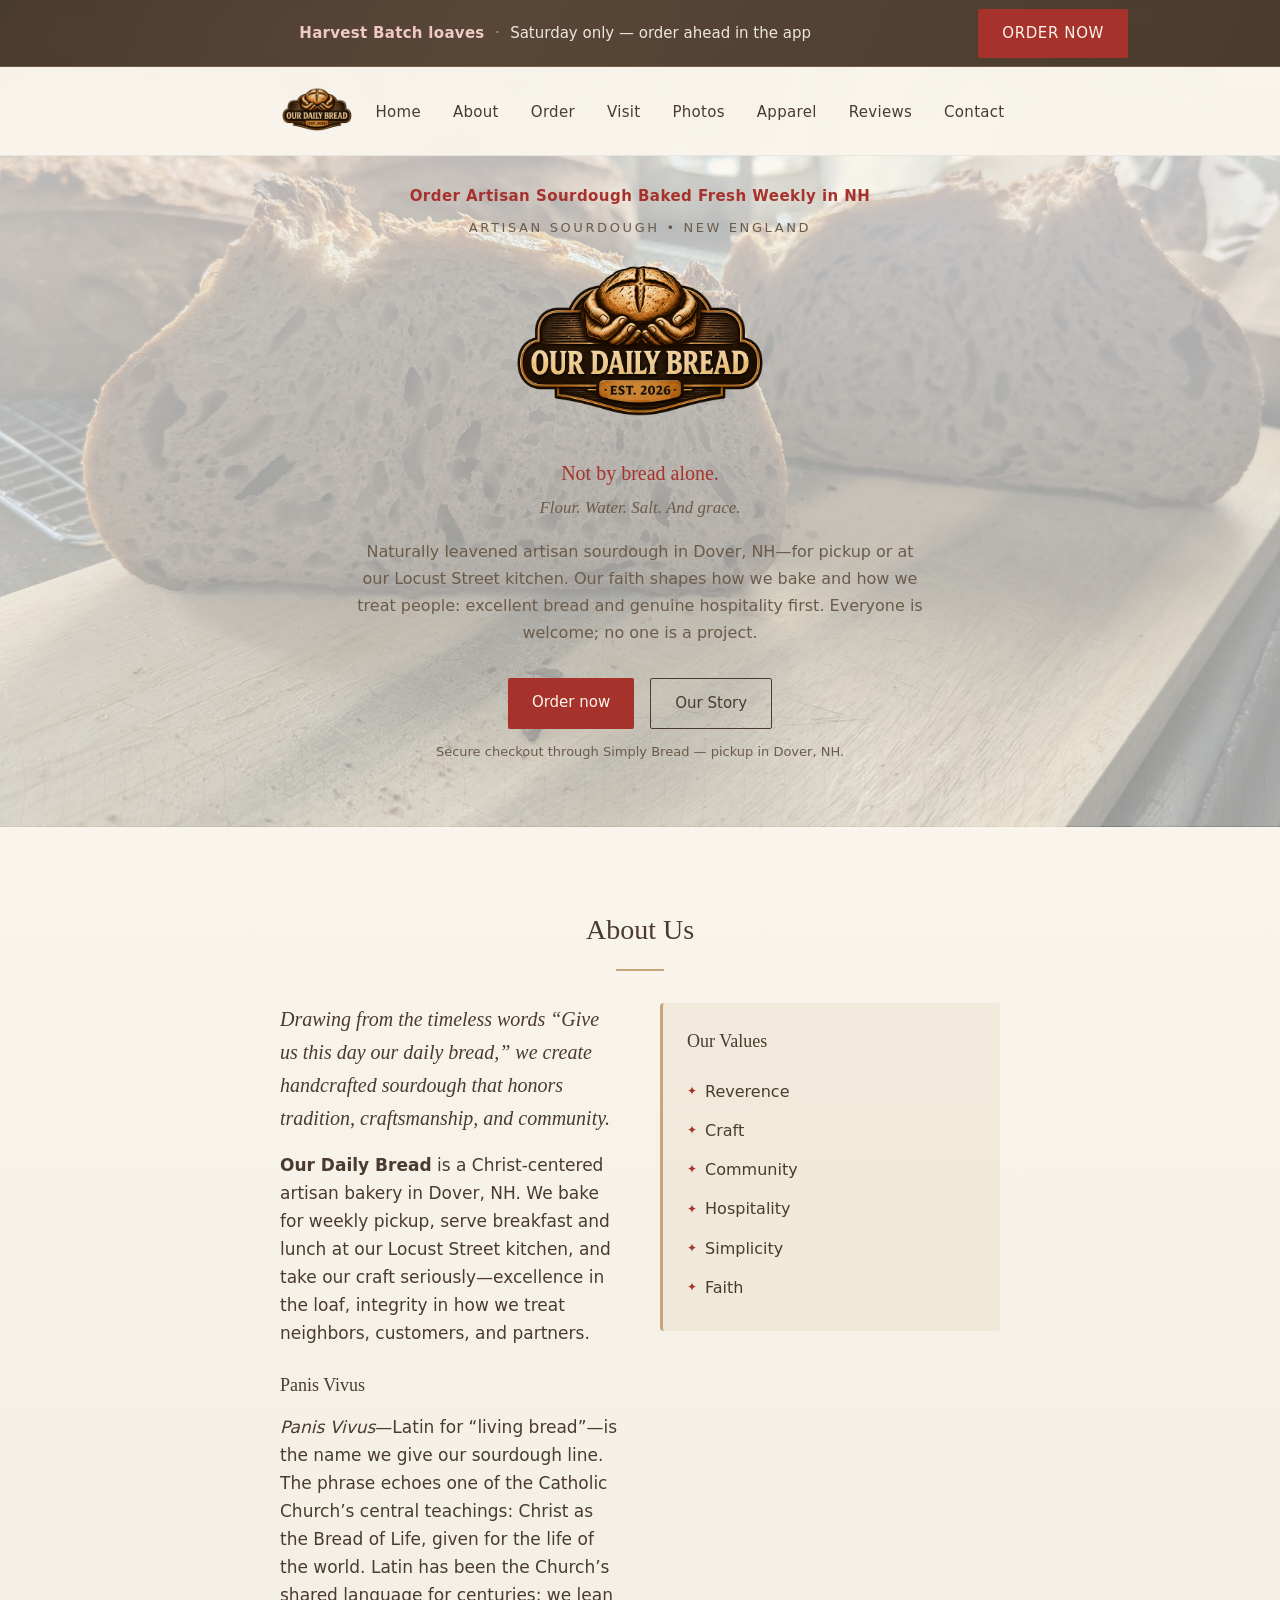
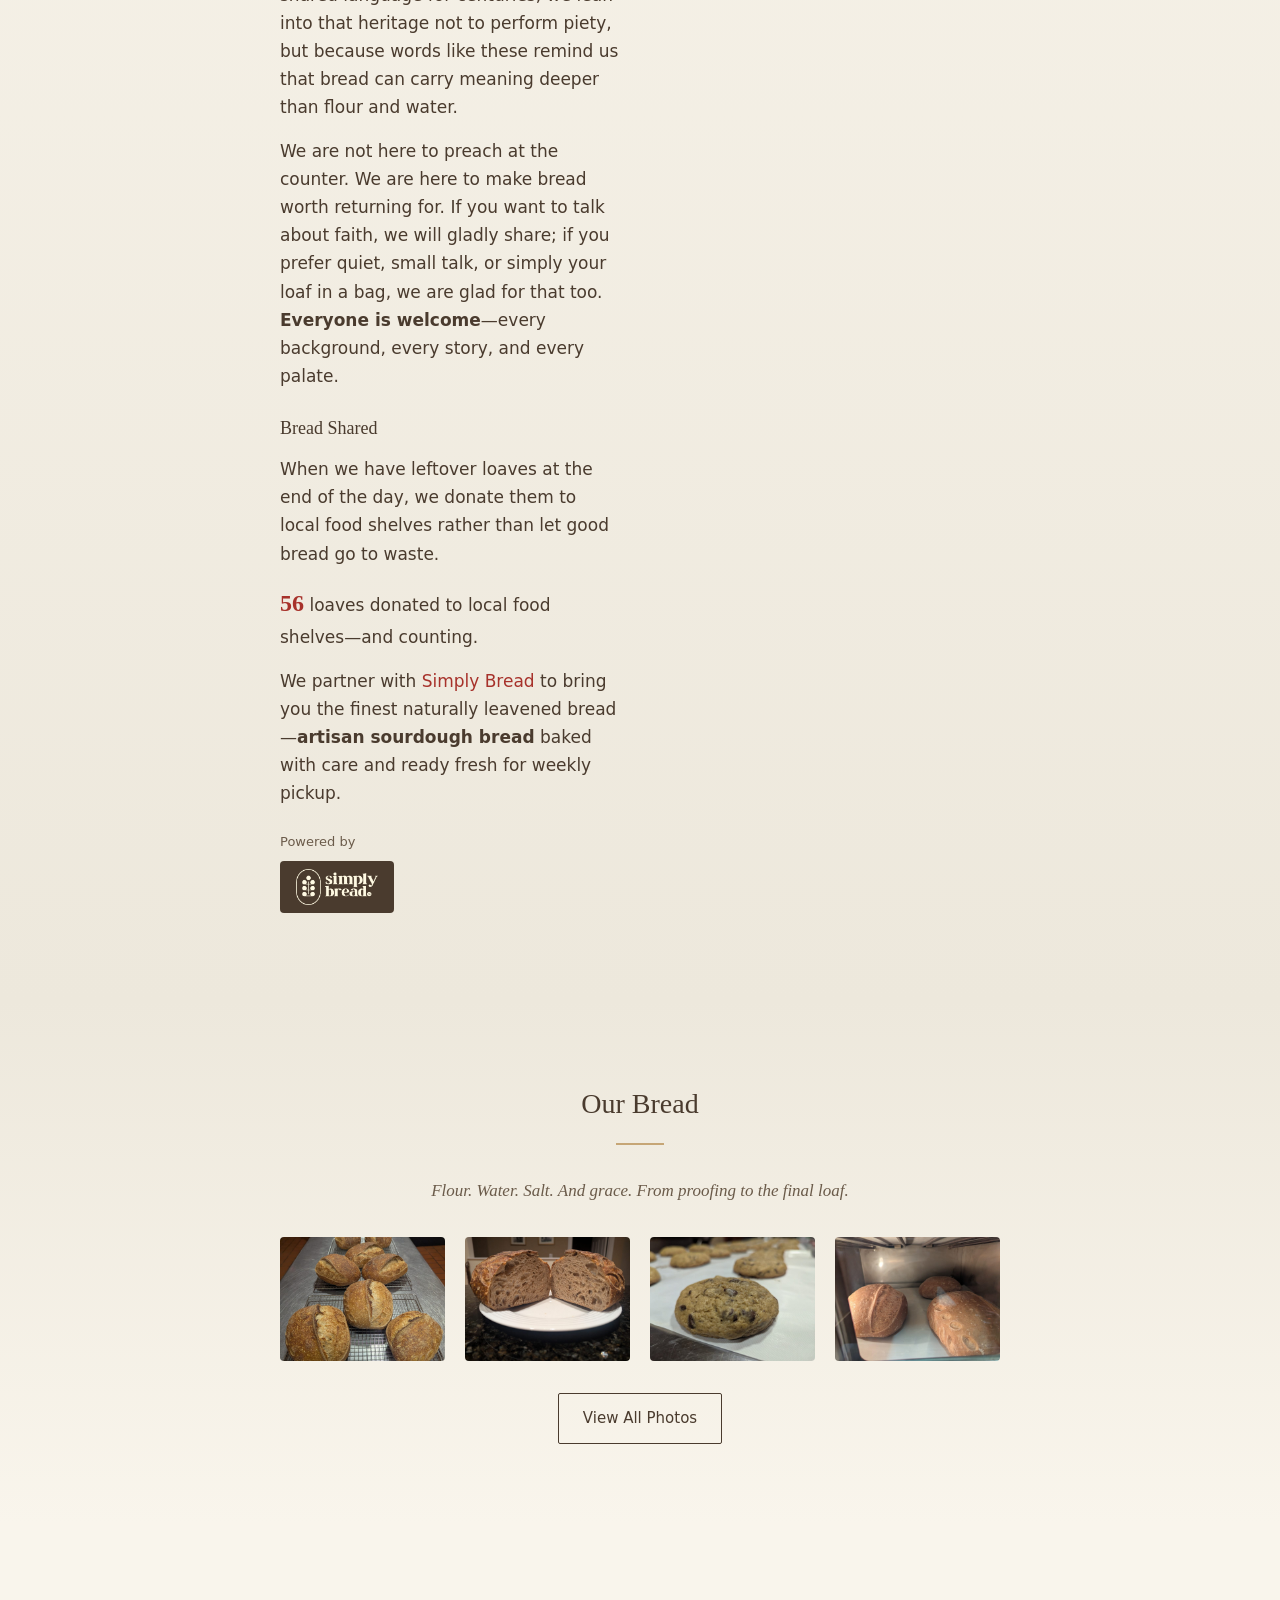
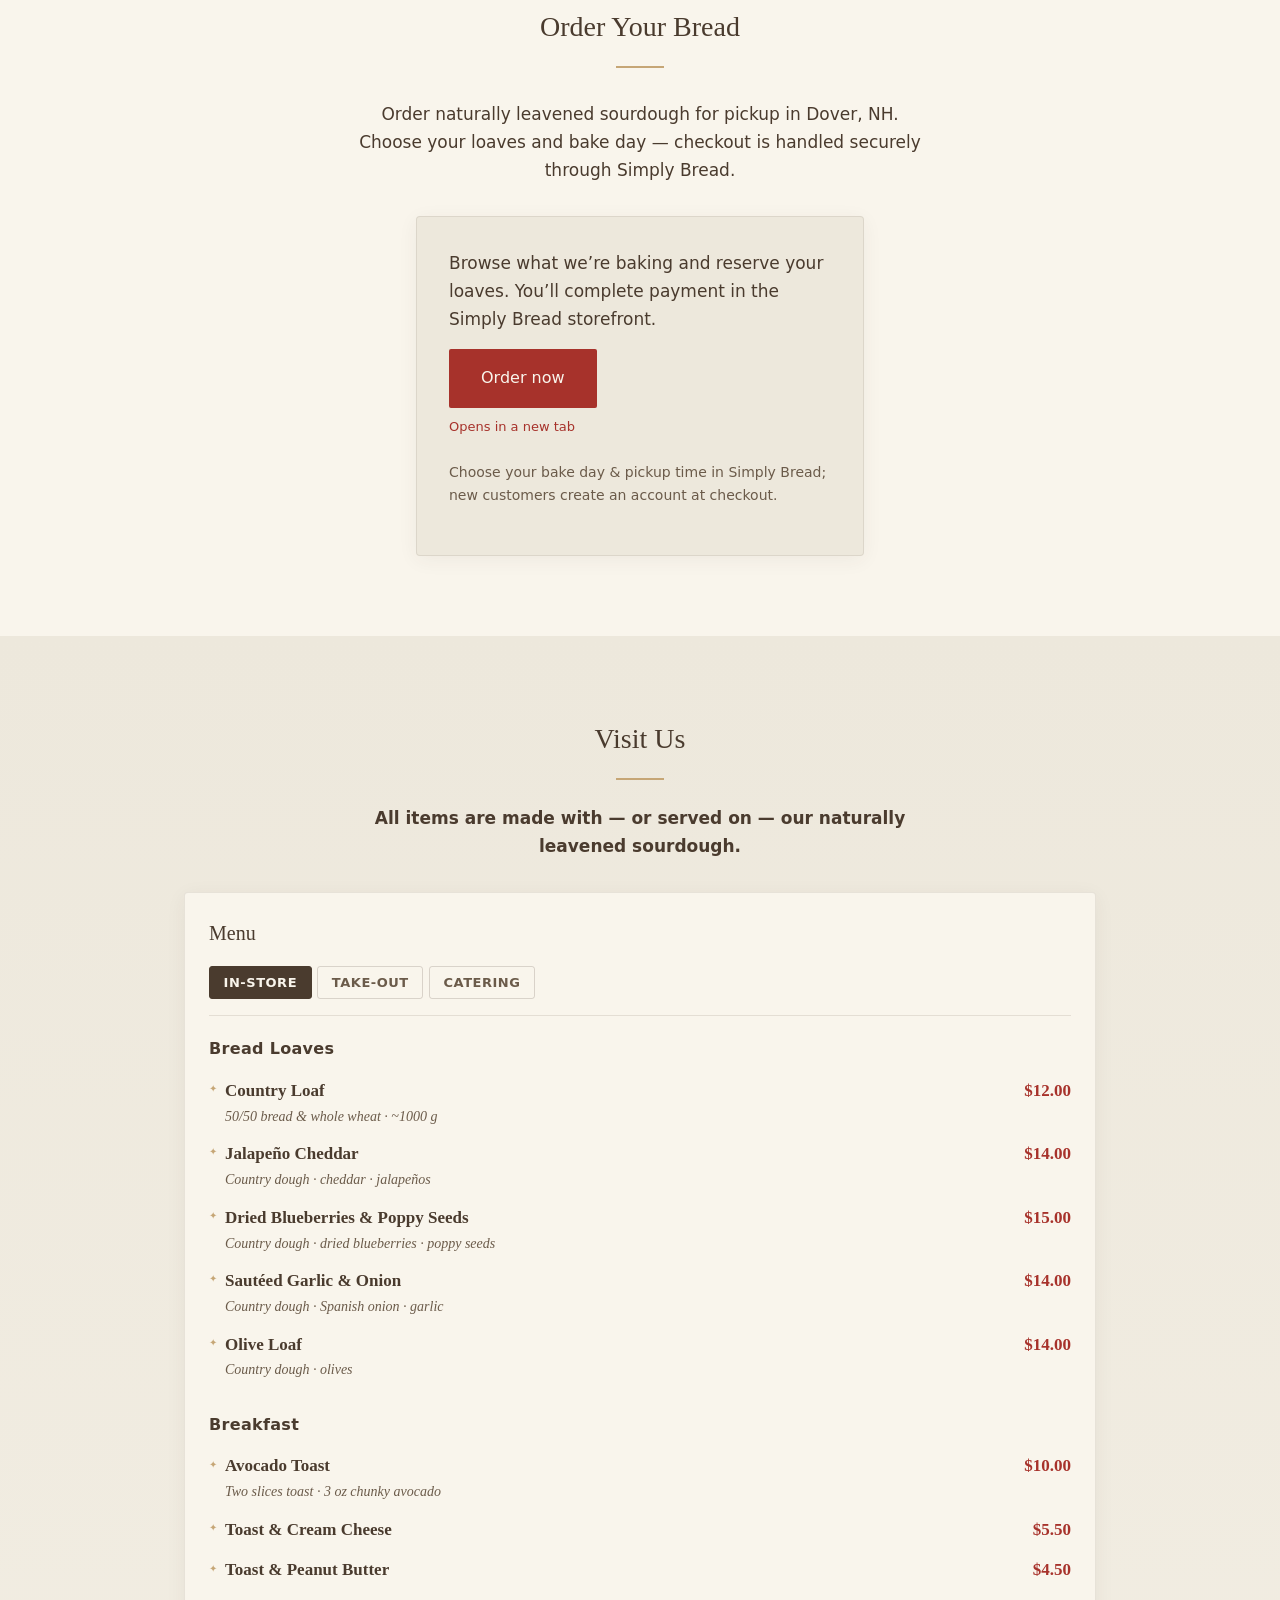
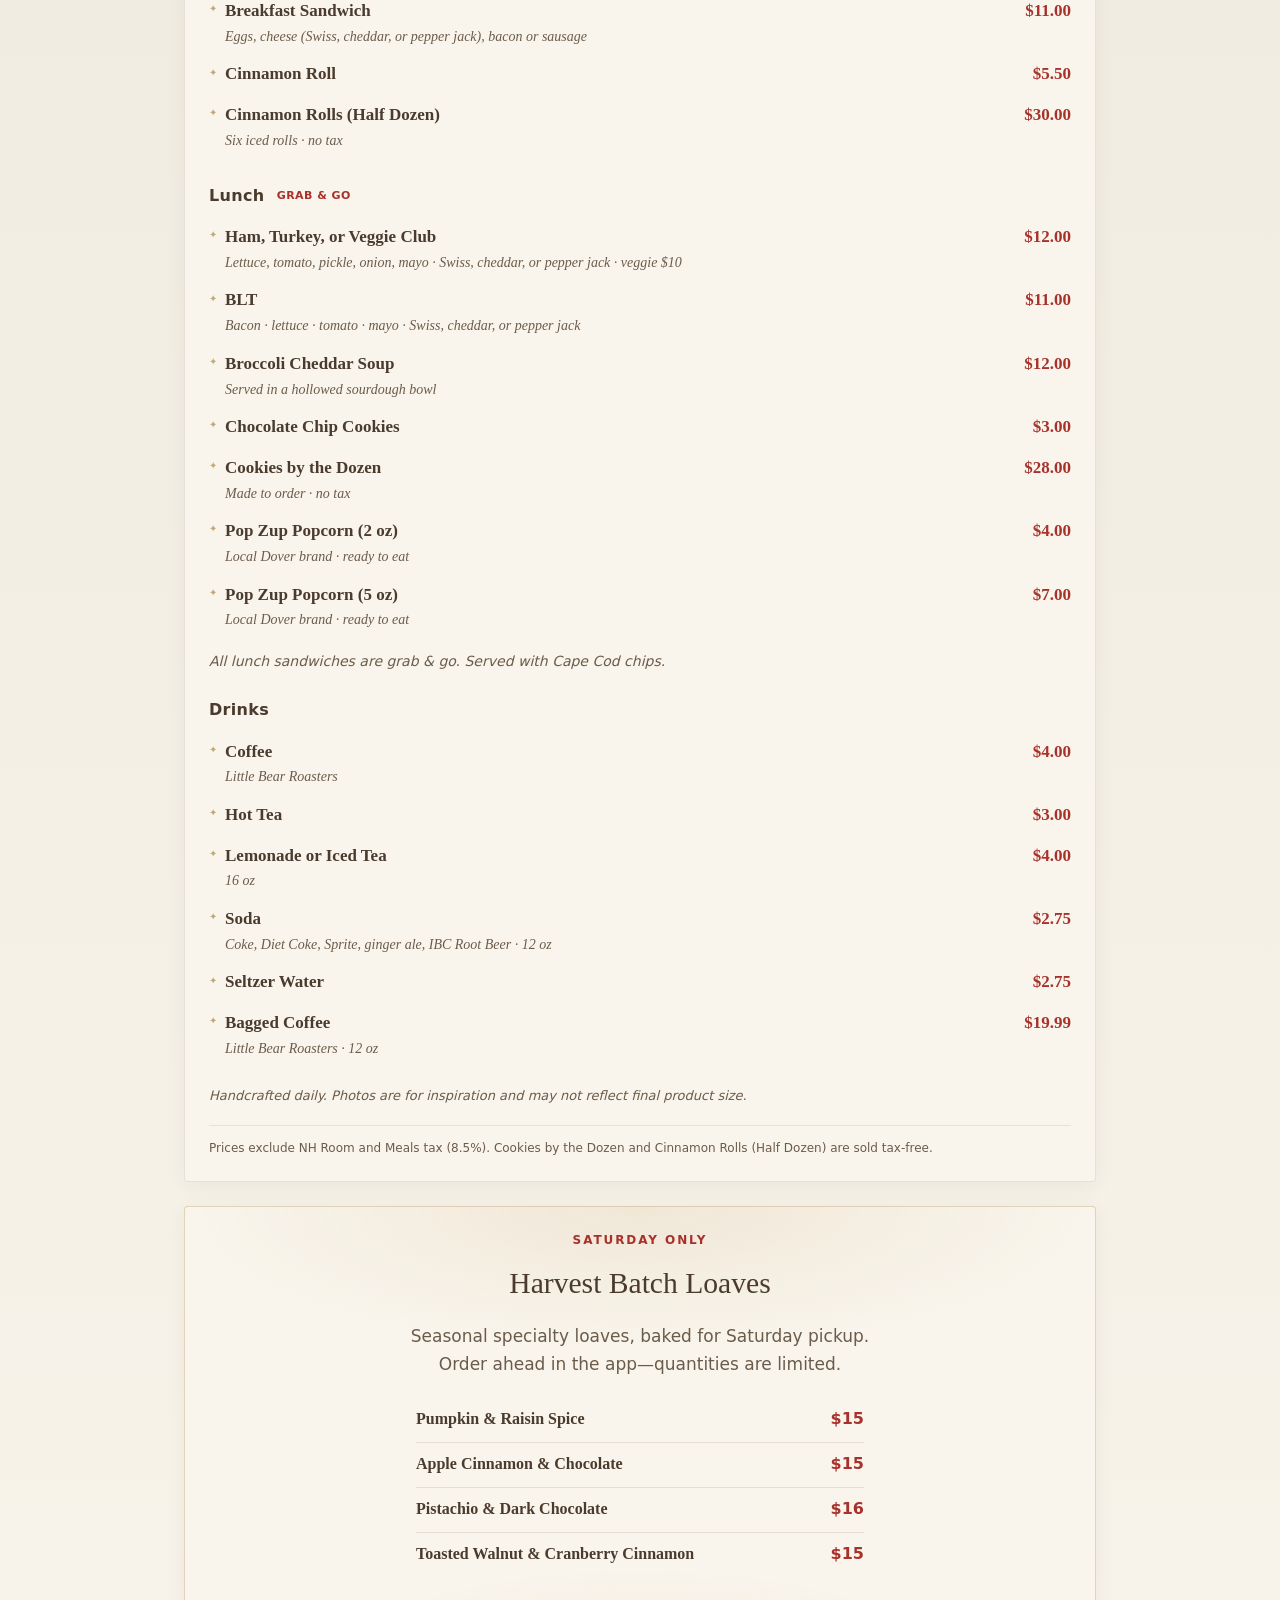
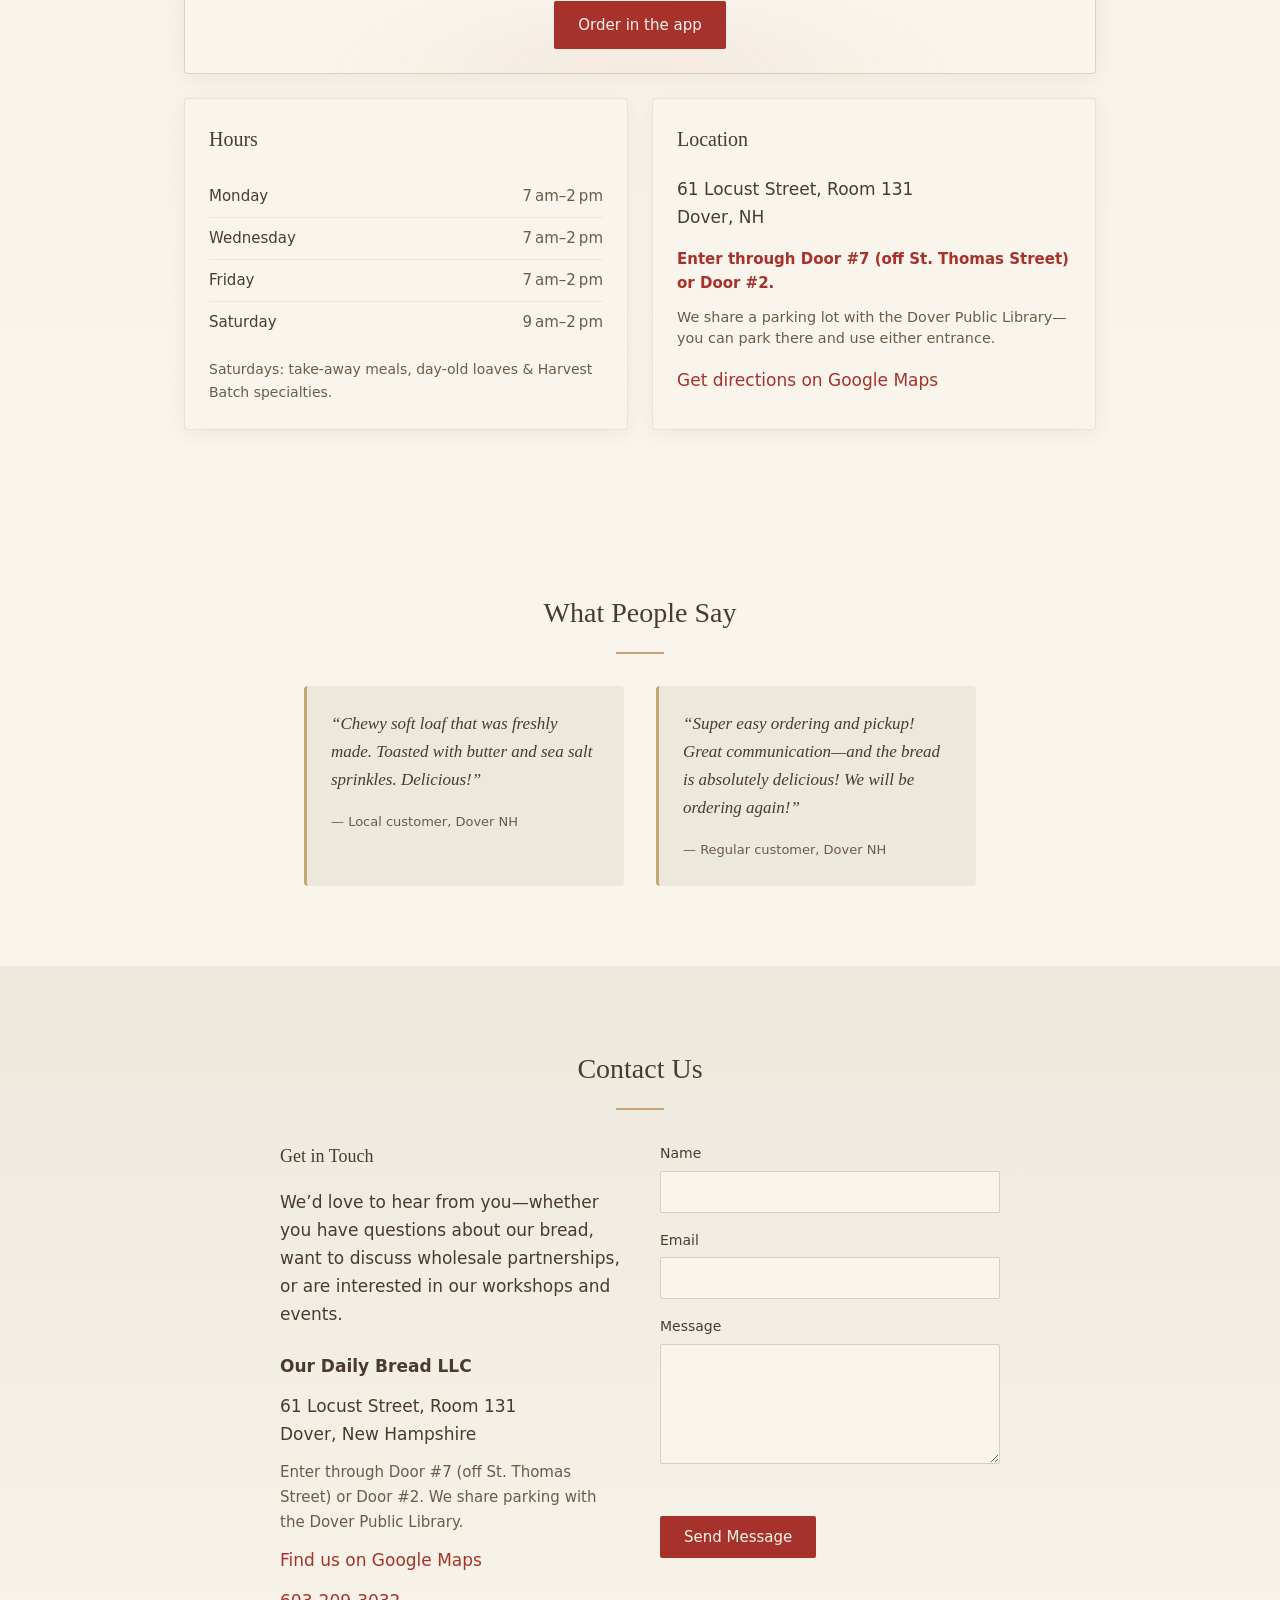
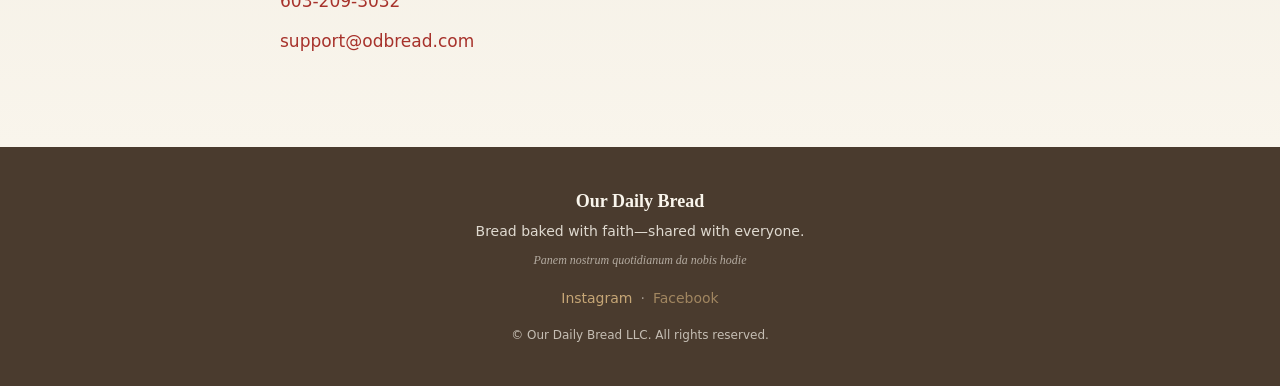
==== commit c4deebda: "Remove Columbus Day weekend closure and update donation total to 56 loaves. Co-authored-by: Cursor <" ====
--- a/index.html
+++ b/index.html
@@ -13,7 +13,7 @@
   <link rel="preconnect" href="https://fonts.googleapis.com">
   <link rel="preconnect" href="https://fonts.gstatic.com" crossorigin>
   <link href="https://fonts.googleapis.com/css2?family=EB+Garamond:ital,wght@0,400;0,500;0,600;0,700;1,400&family=Libre+Franklin:wght@300;400;500;600&display=swap" rel="stylesheet">
-  <link rel="stylesheet" href="css/styles.css?v=14">
+  <link rel="stylesheet" href="css/styles.css?v=16">
   <link rel="canonical" href="https://odbread.com/">
   <meta property="og:title" content="Artisan Sourdough Bakery | Our Daily Bread – Dover, NH">
   <meta property="og:description" content="Naturally leavened sourdough in Dover, NH — faith-shaped craft, open table. Order online or visit us for breakfast and lunch.">
@@ -24,11 +24,11 @@
     <div class="promo-banner" role="status">
       <div class="promo-banner-inner">
         <p class="promo-banner-text">
-          <span class="promo-banner-headline">Closed Columbus Day weekend</span>
+          <span class="promo-banner-headline">Harvest Batch loaves</span>
           <span class="promo-banner-sep" aria-hidden="true">&middot;</span>
-          <span class="promo-banner-sub">Saturday 10/10 &amp; Monday 10/12</span>
+          <span class="promo-banner-sub">Saturday only — order ahead in the app</span>
         </p>
-        <a href="#visit" class="btn btn-promo">Hours</a>
+        <a href="https://app.simply-bread.co/odbread/" class="btn btn-promo" target="_blank" rel="noopener noreferrer">Order now</a>
       </div>
     </div>
     <nav class="nav">
@@ -90,7 +90,7 @@
             <p>We are not here to preach at the counter. We are here to make bread worth returning for. If you want to talk about faith, we will gladly share; if you prefer quiet, small talk, or simply your loaf in a bag, we are glad for that too. <strong>Everyone is welcome</strong>&mdash;every background, every story, and every palate.</p>
             <h3 class="about-subhead">Bread Shared</h3>
             <p>When we have leftover loaves at the end of the day, we donate them to local food shelves rather than let good bread go to waste.</p>
-            <p class="donation-stat"><span id="donationTotal" class="donation-total">38</span> loaves donated to local food shelves&mdash;and counting.</p>
+            <p class="donation-stat"><span id="donationTotal" class="donation-total">56</span> loaves donated to local food shelves&mdash;and counting.</p>
             <p>We partner with <a href="https://www.simply-bread.co/" target="_blank" rel="noopener noreferrer">Simply Bread</a> to bring you the finest naturally leavened bread—<strong>artisan sourdough bread</strong> baked with care and ready fresh for weekly pickup.</p>
             <div class="powered-by">
               <p class="powered-by-label">Powered by</p>
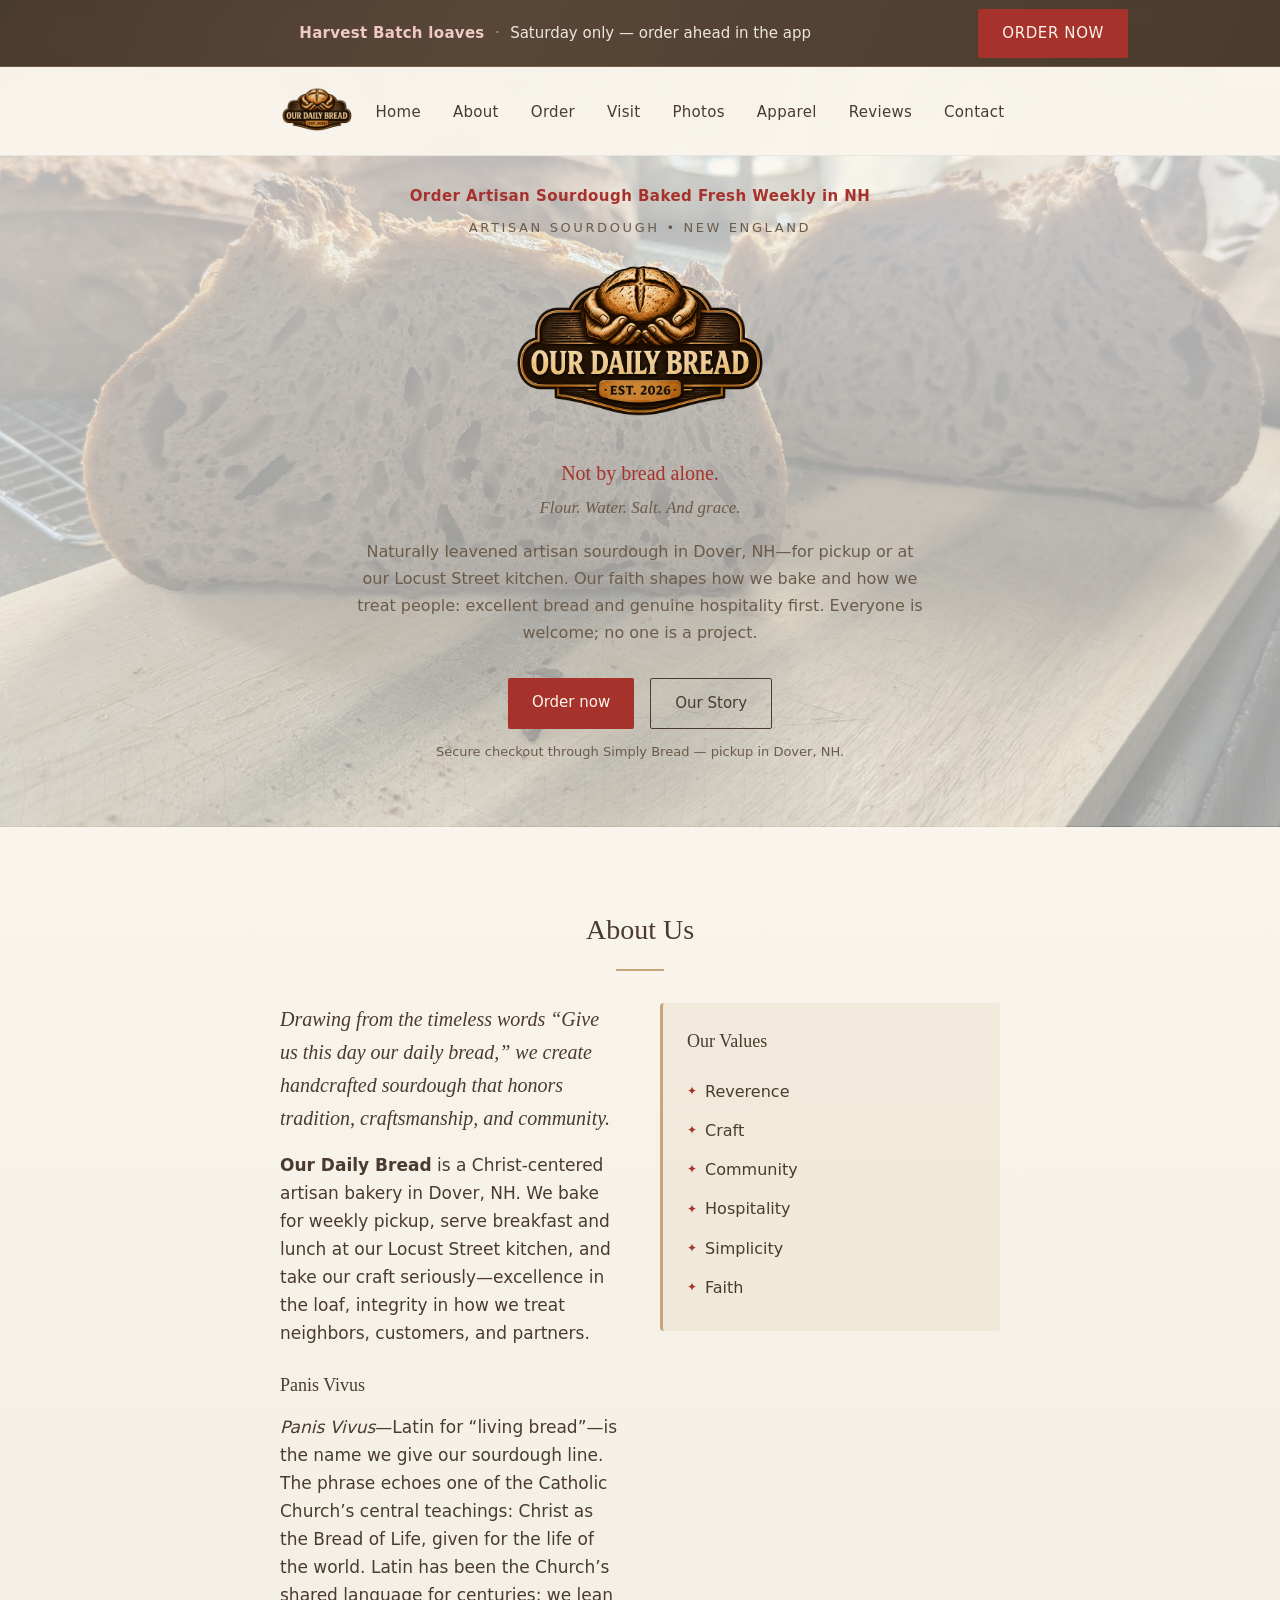
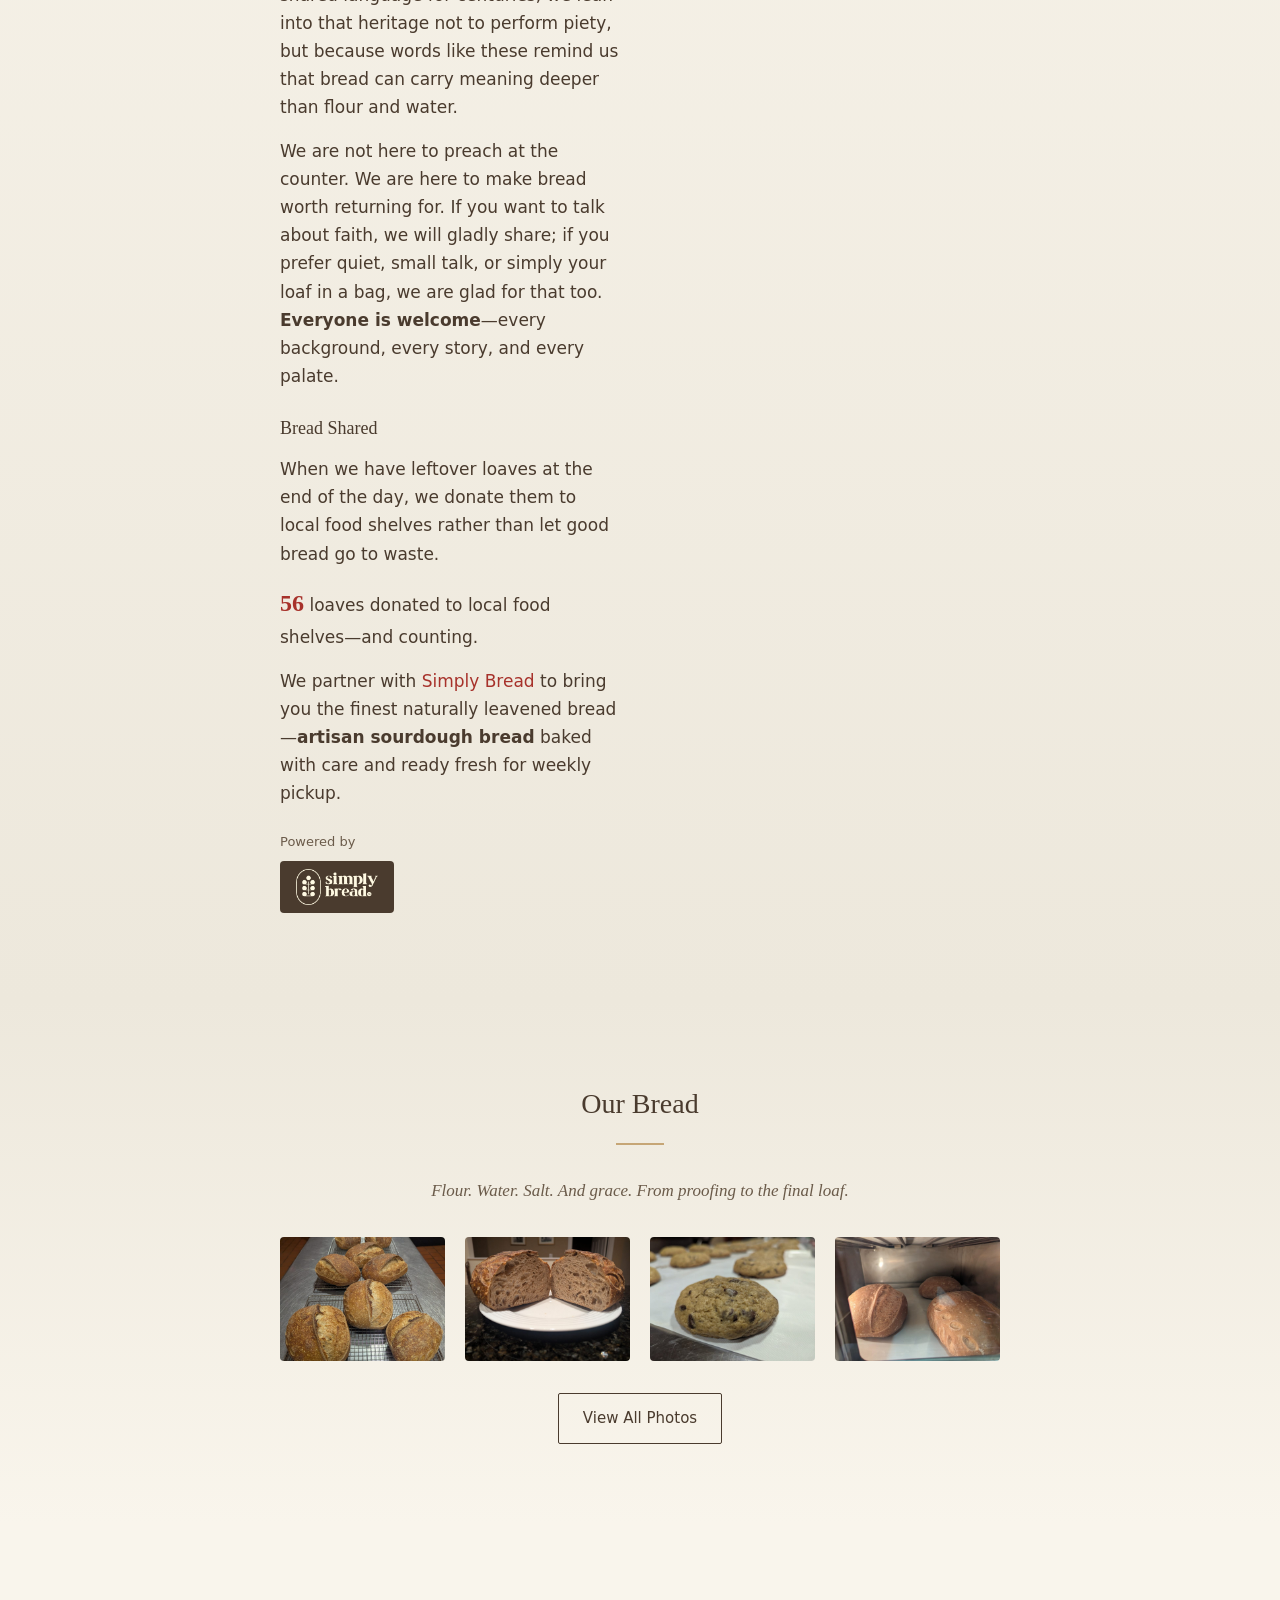
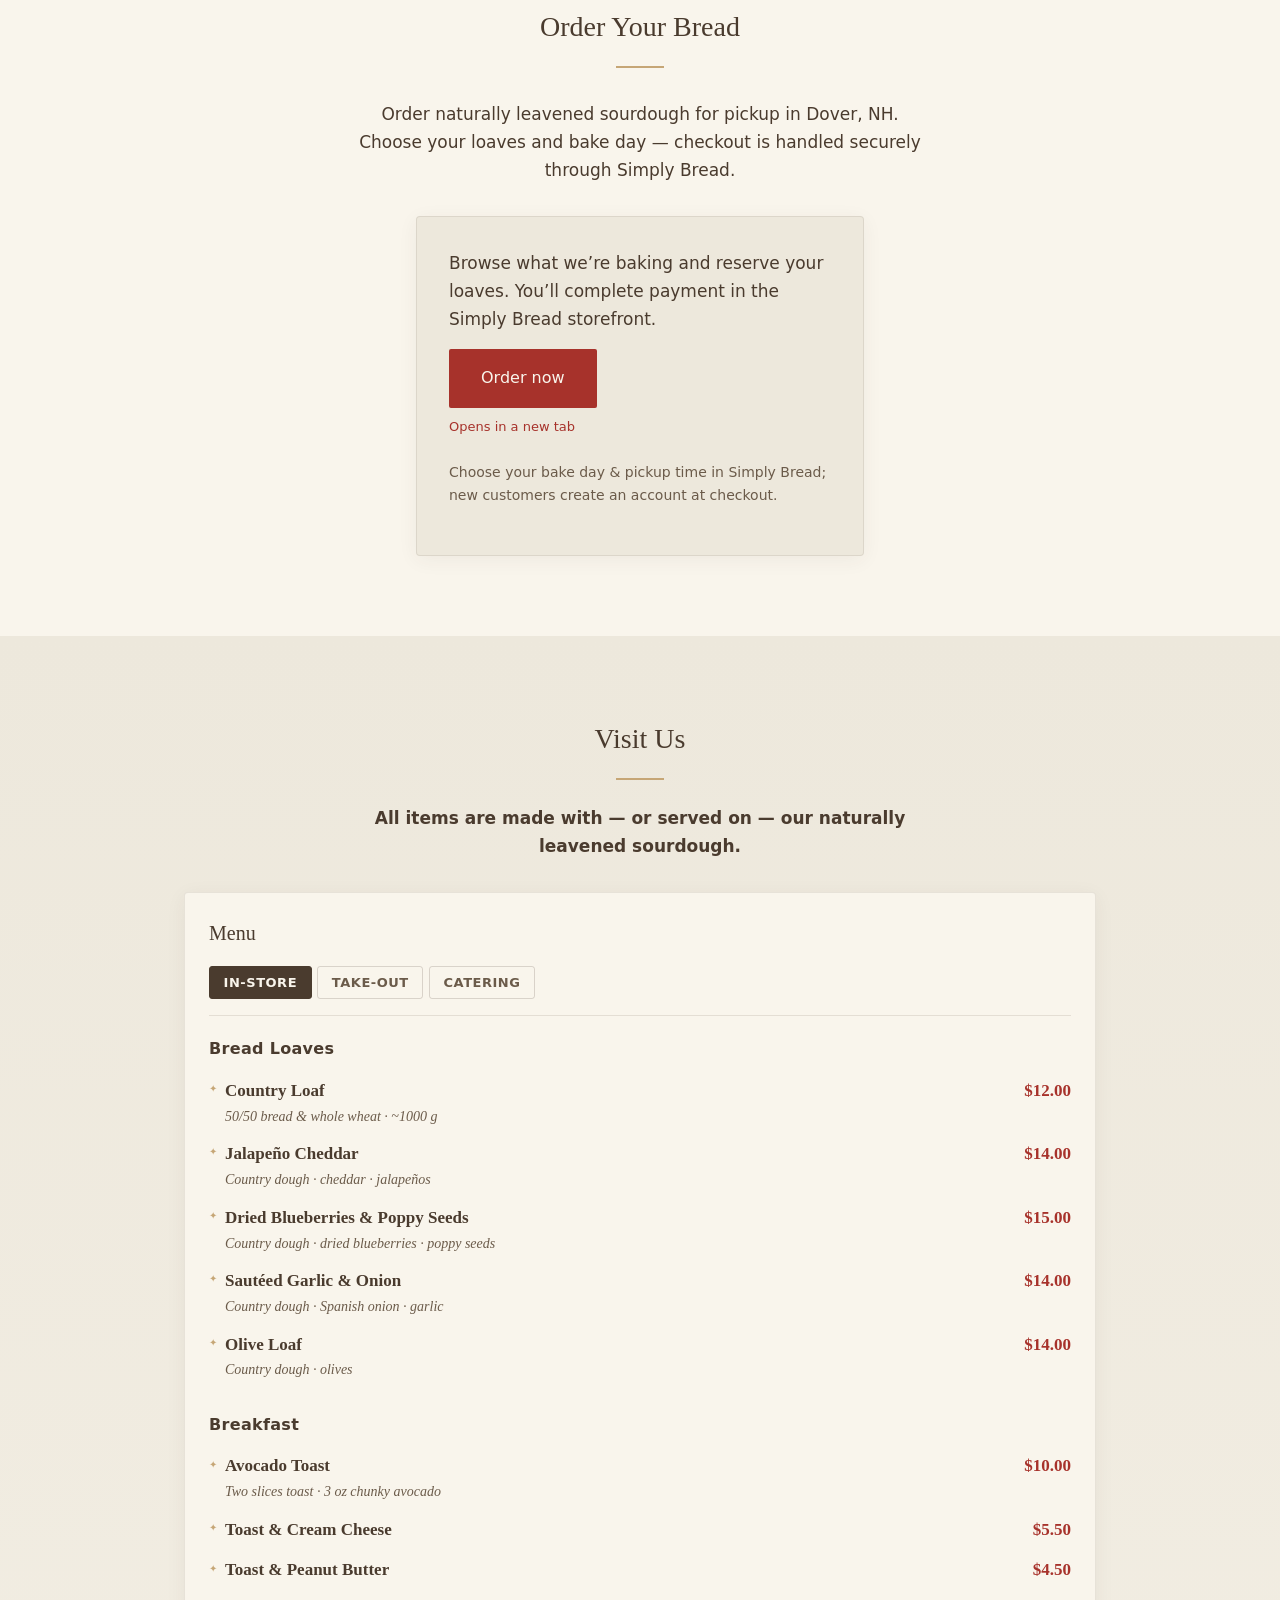
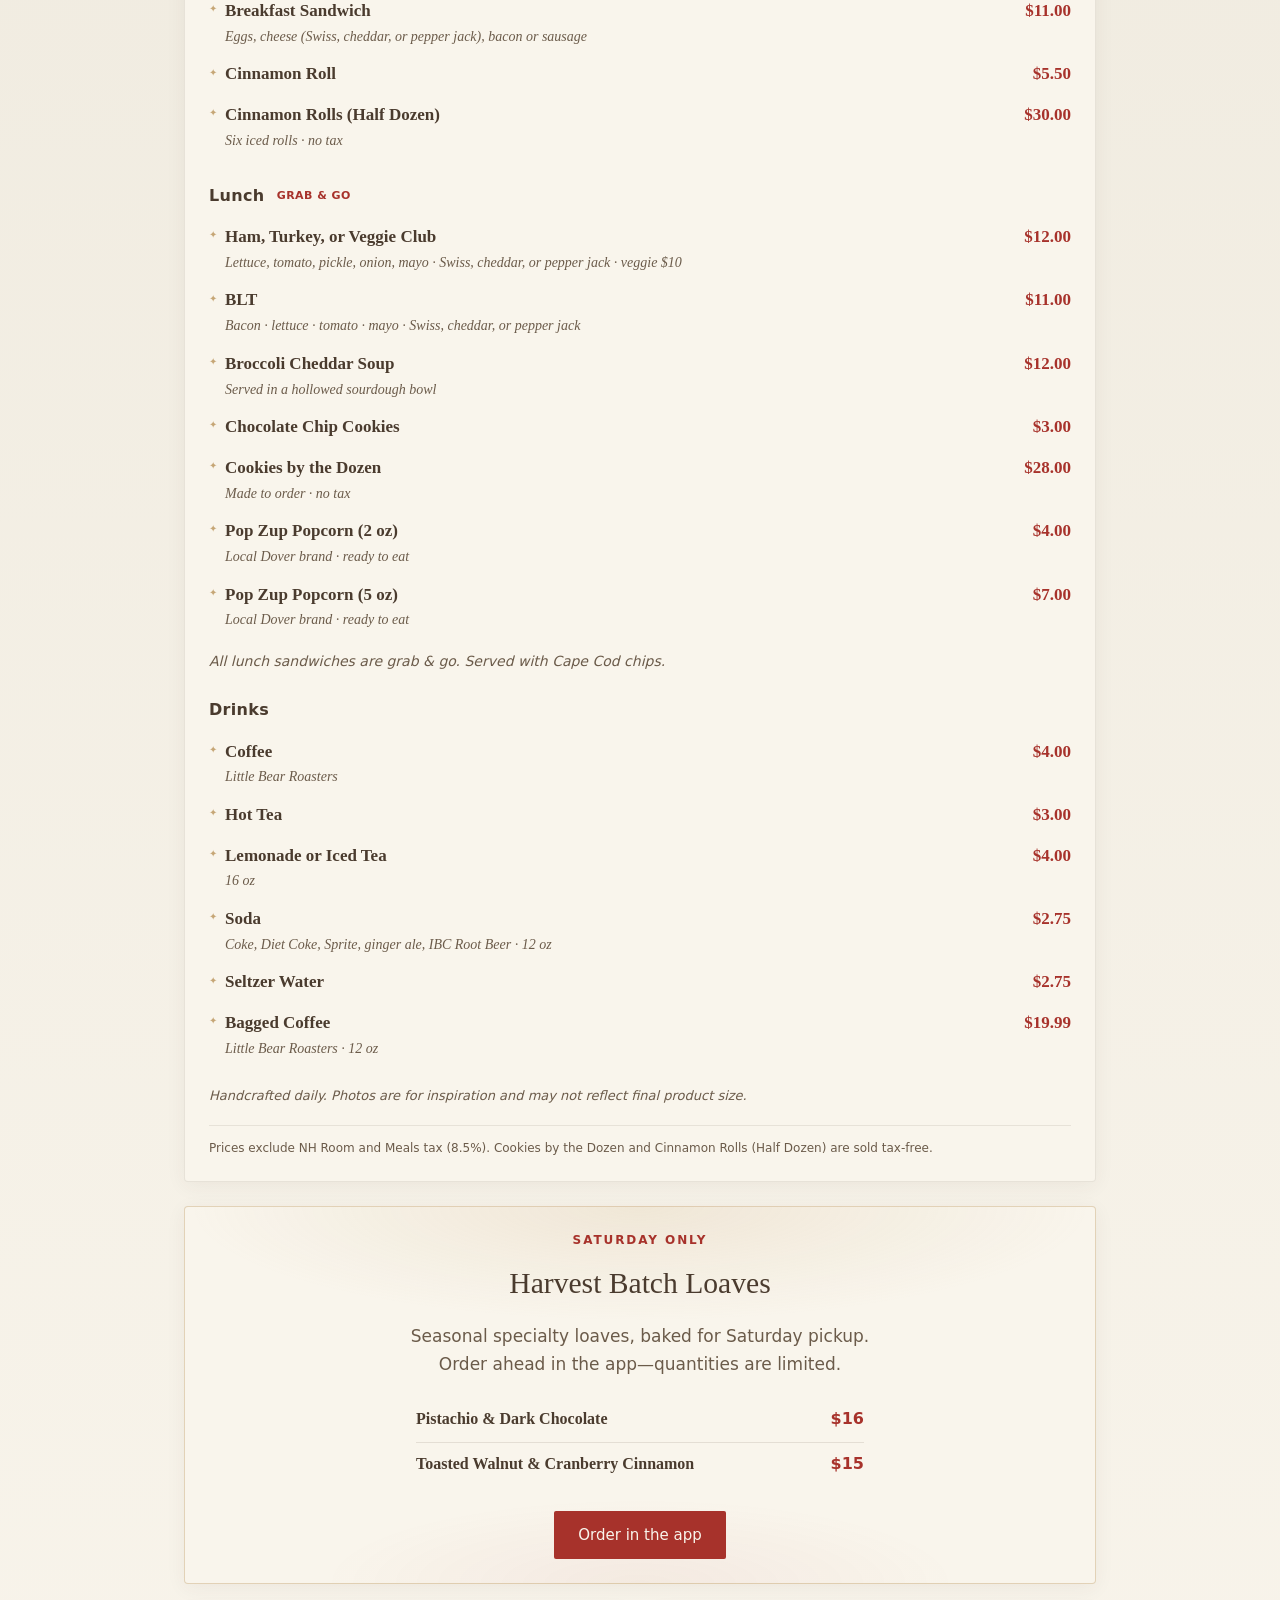
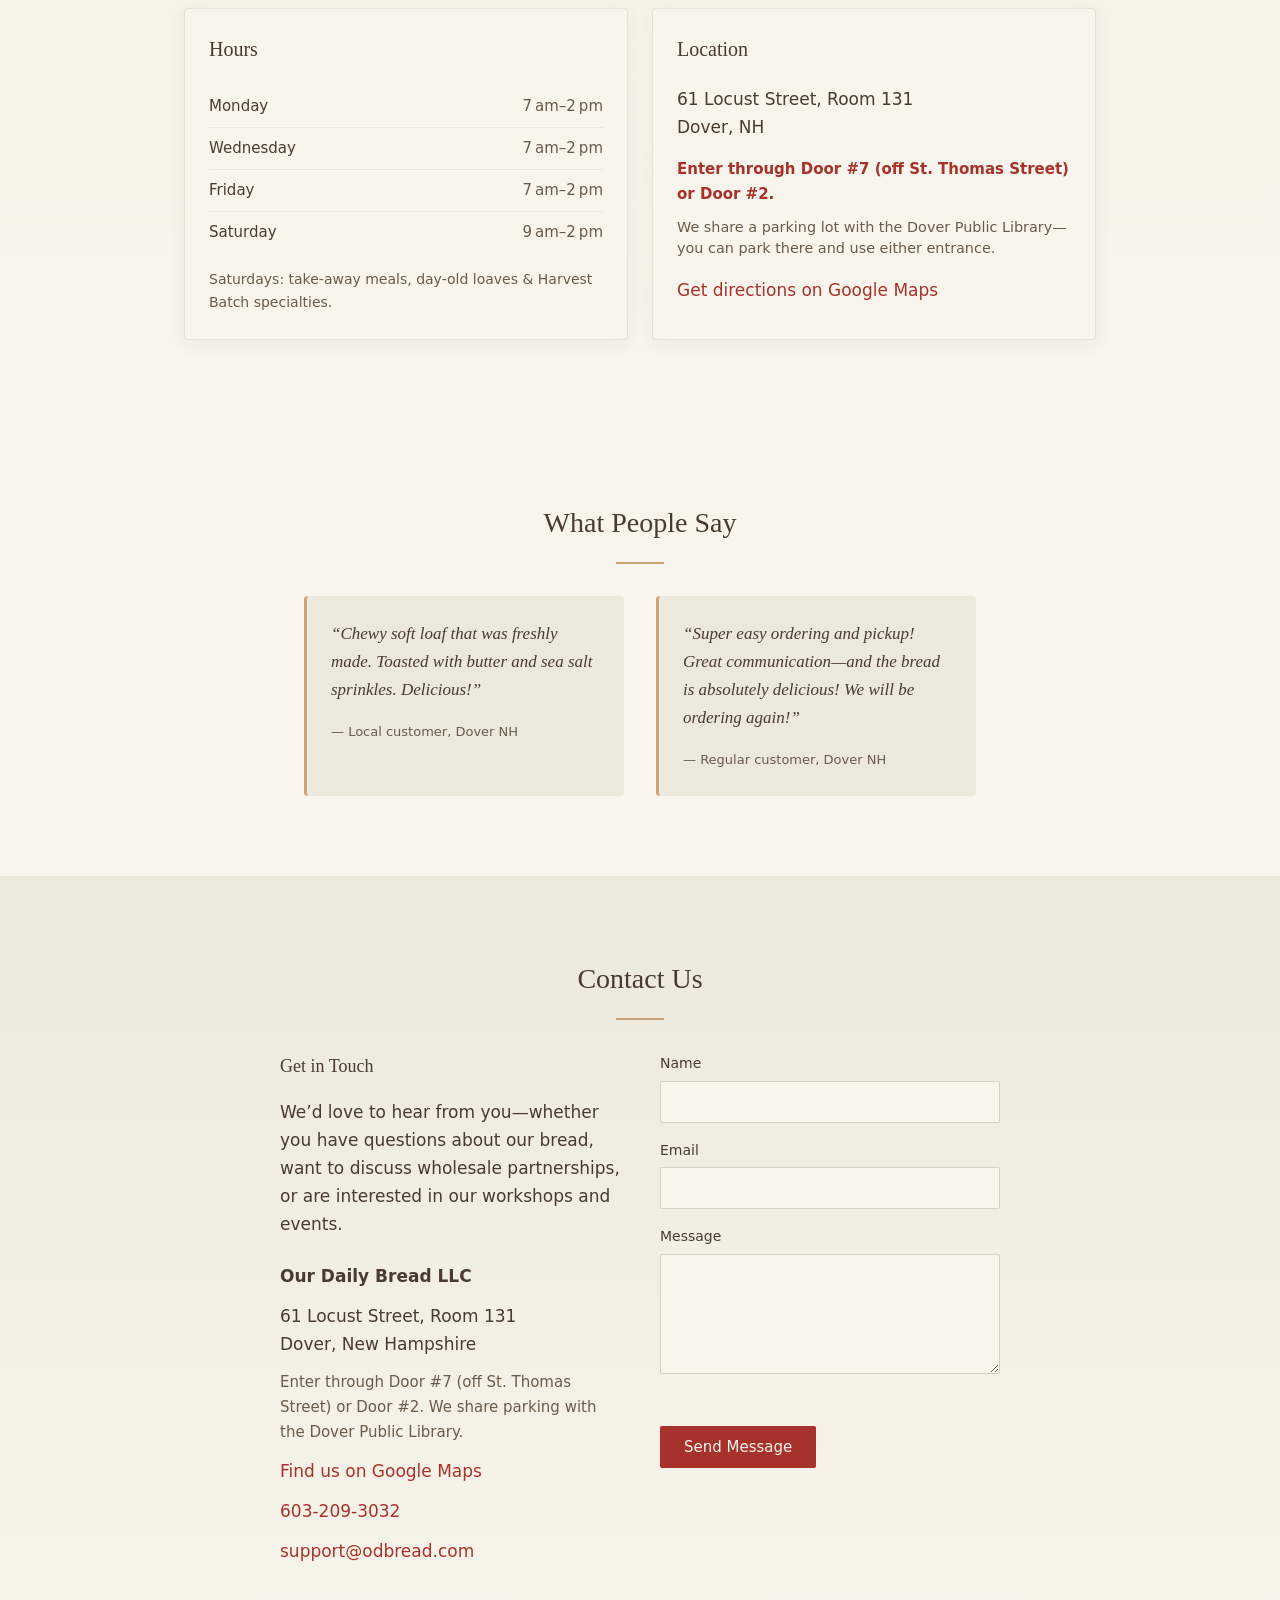
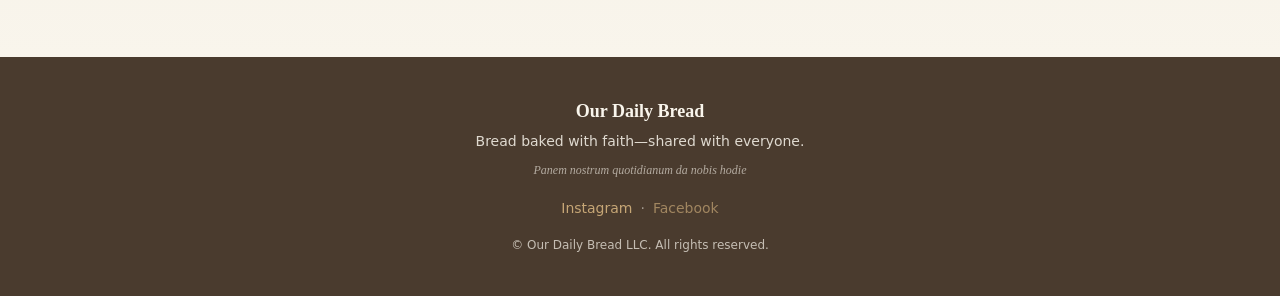
==== commit ede923af: "Limit Harvest Batch listing to pistachio chocolate and walnut cranberry. Co-authored-by: Cursor <cur" ====
--- a/index.html
+++ b/index.html
@@ -520,8 +520,6 @@
             <h3 id="harvest-title">Harvest Batch Loaves</h3>
             <p class="visit-harvest-lead">Seasonal specialty loaves, baked for Saturday pickup. Order ahead in the app&mdash;quantities are limited.</p>
             <ul class="harvest-list">
-              <li><span class="harvest-name">Pumpkin &amp; Raisin Spice</span><span class="harvest-price">$15</span></li>
-              <li><span class="harvest-name">Apple Cinnamon &amp; Chocolate</span><span class="harvest-price">$15</span></li>
               <li><span class="harvest-name">Pistachio &amp; Dark Chocolate</span><span class="harvest-price">$16</span></li>
               <li><span class="harvest-name">Toasted Walnut &amp; Cranberry Cinnamon</span><span class="harvest-price">$15</span></li>
             </ul>
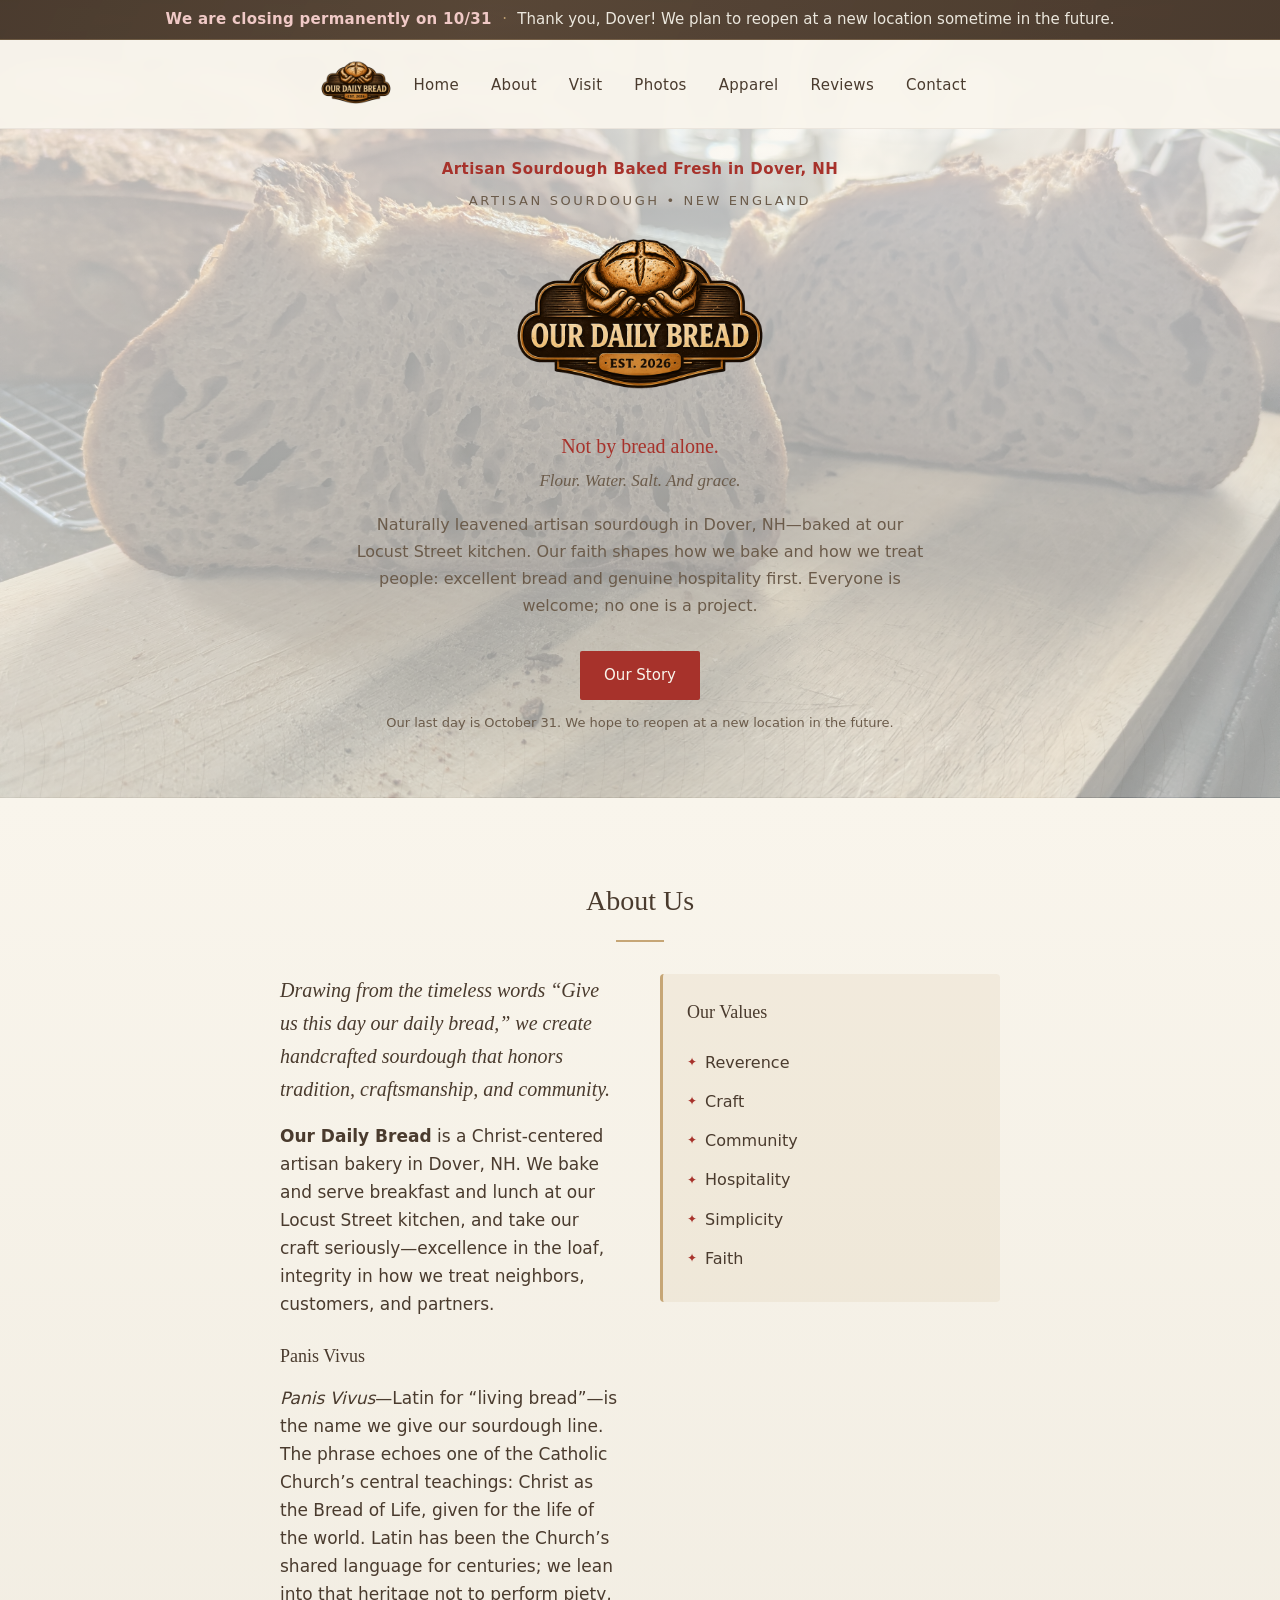
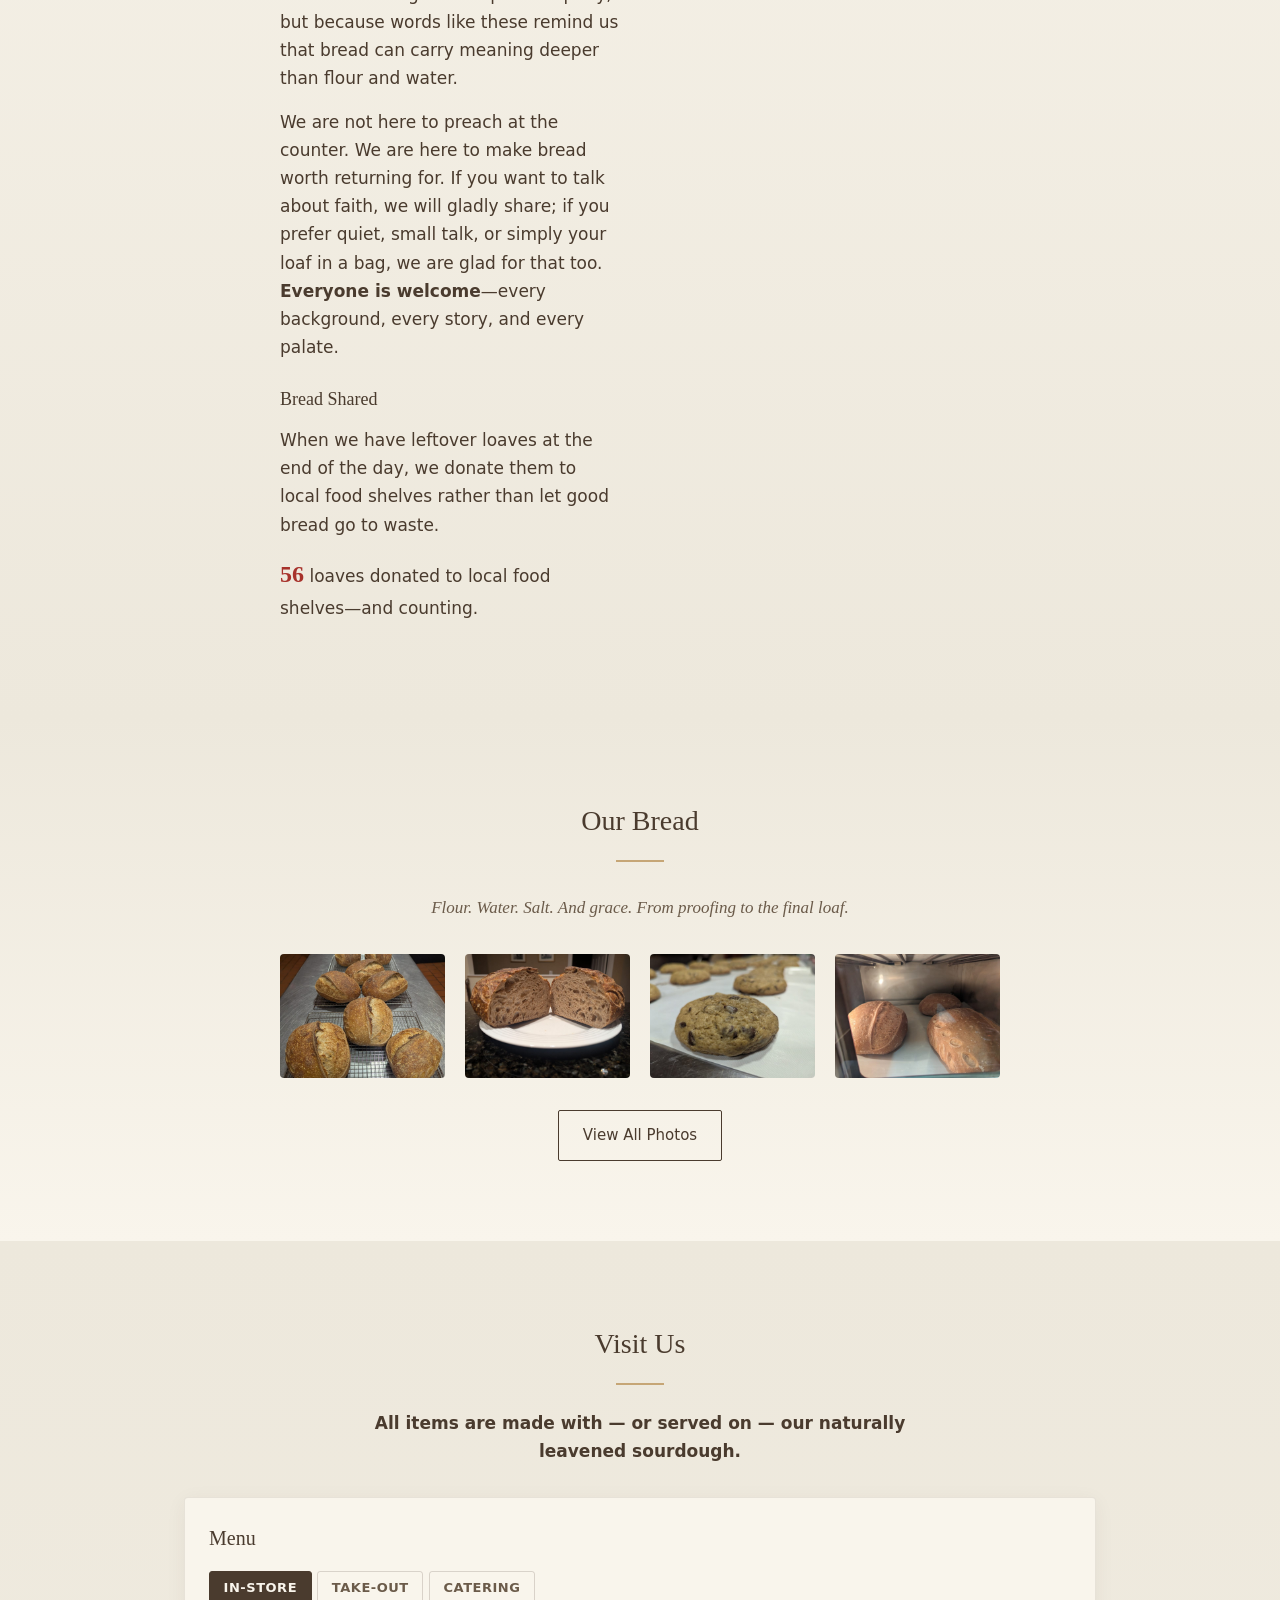
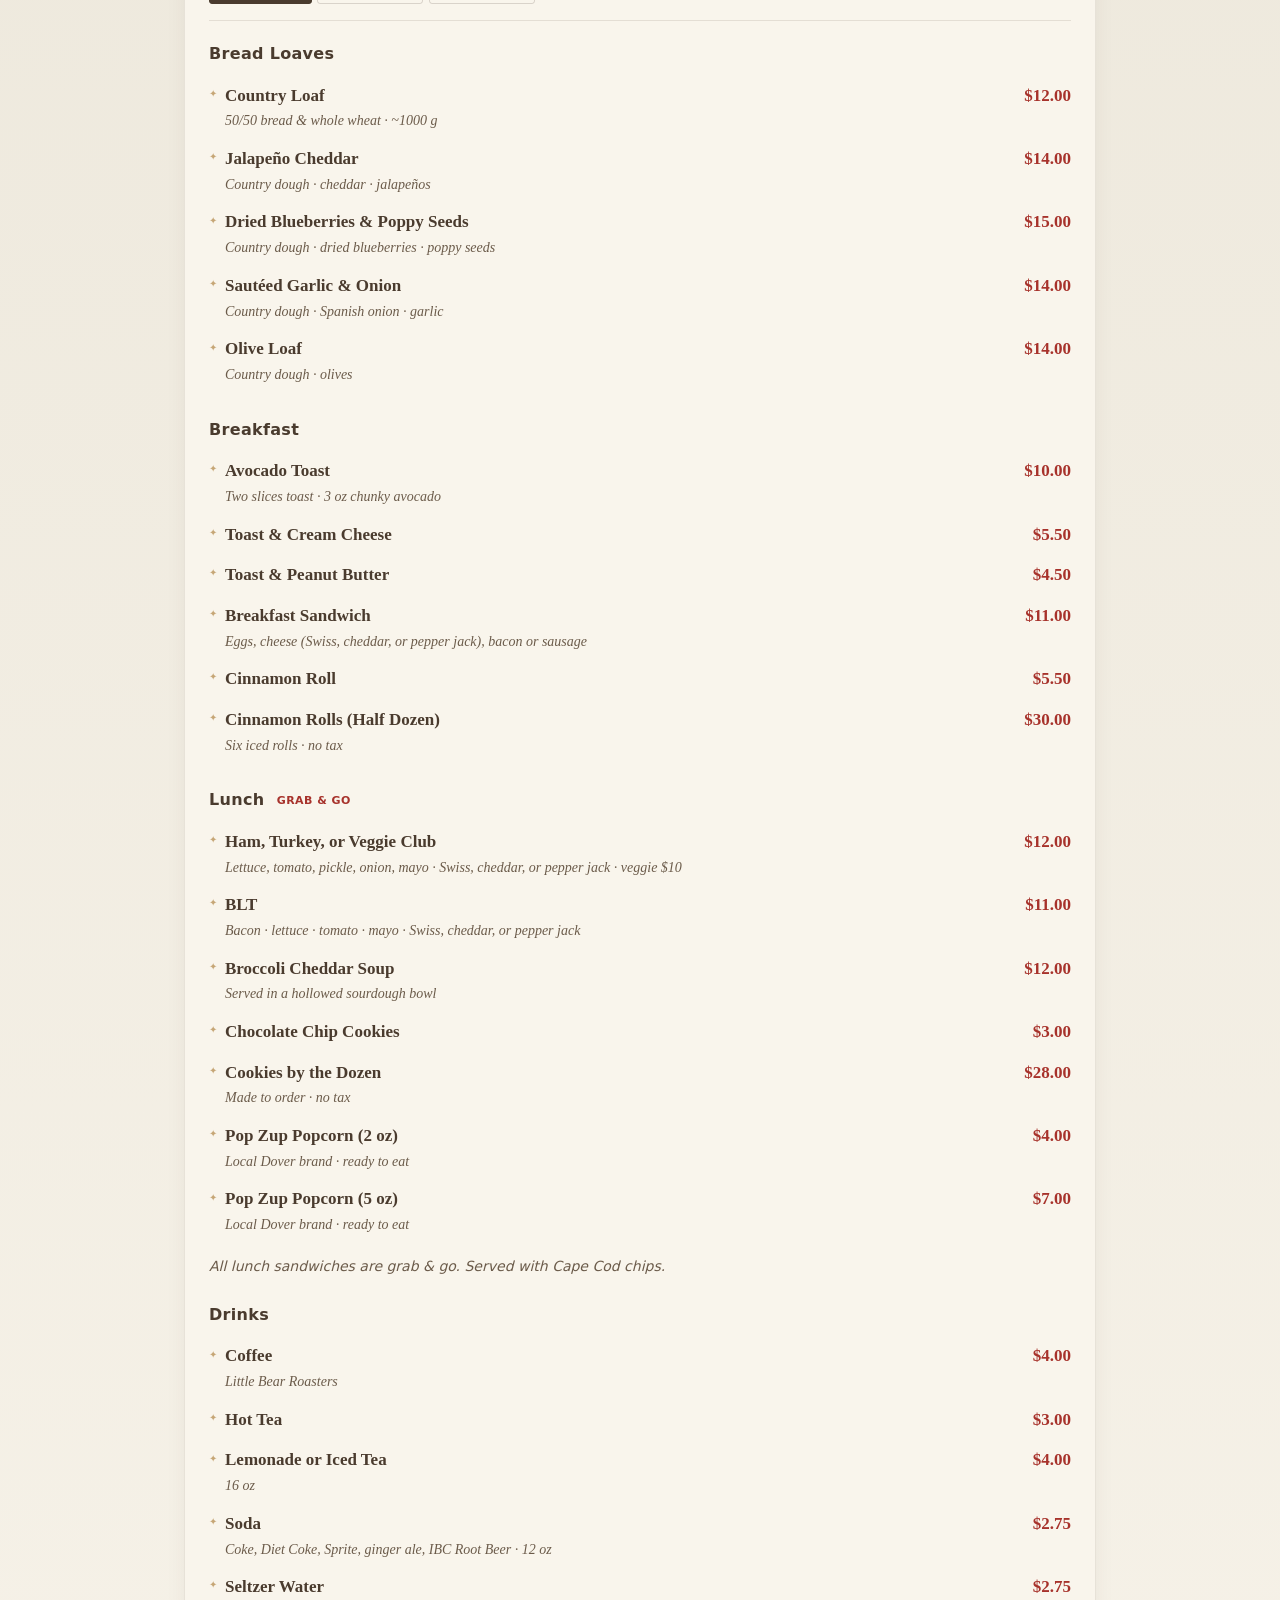
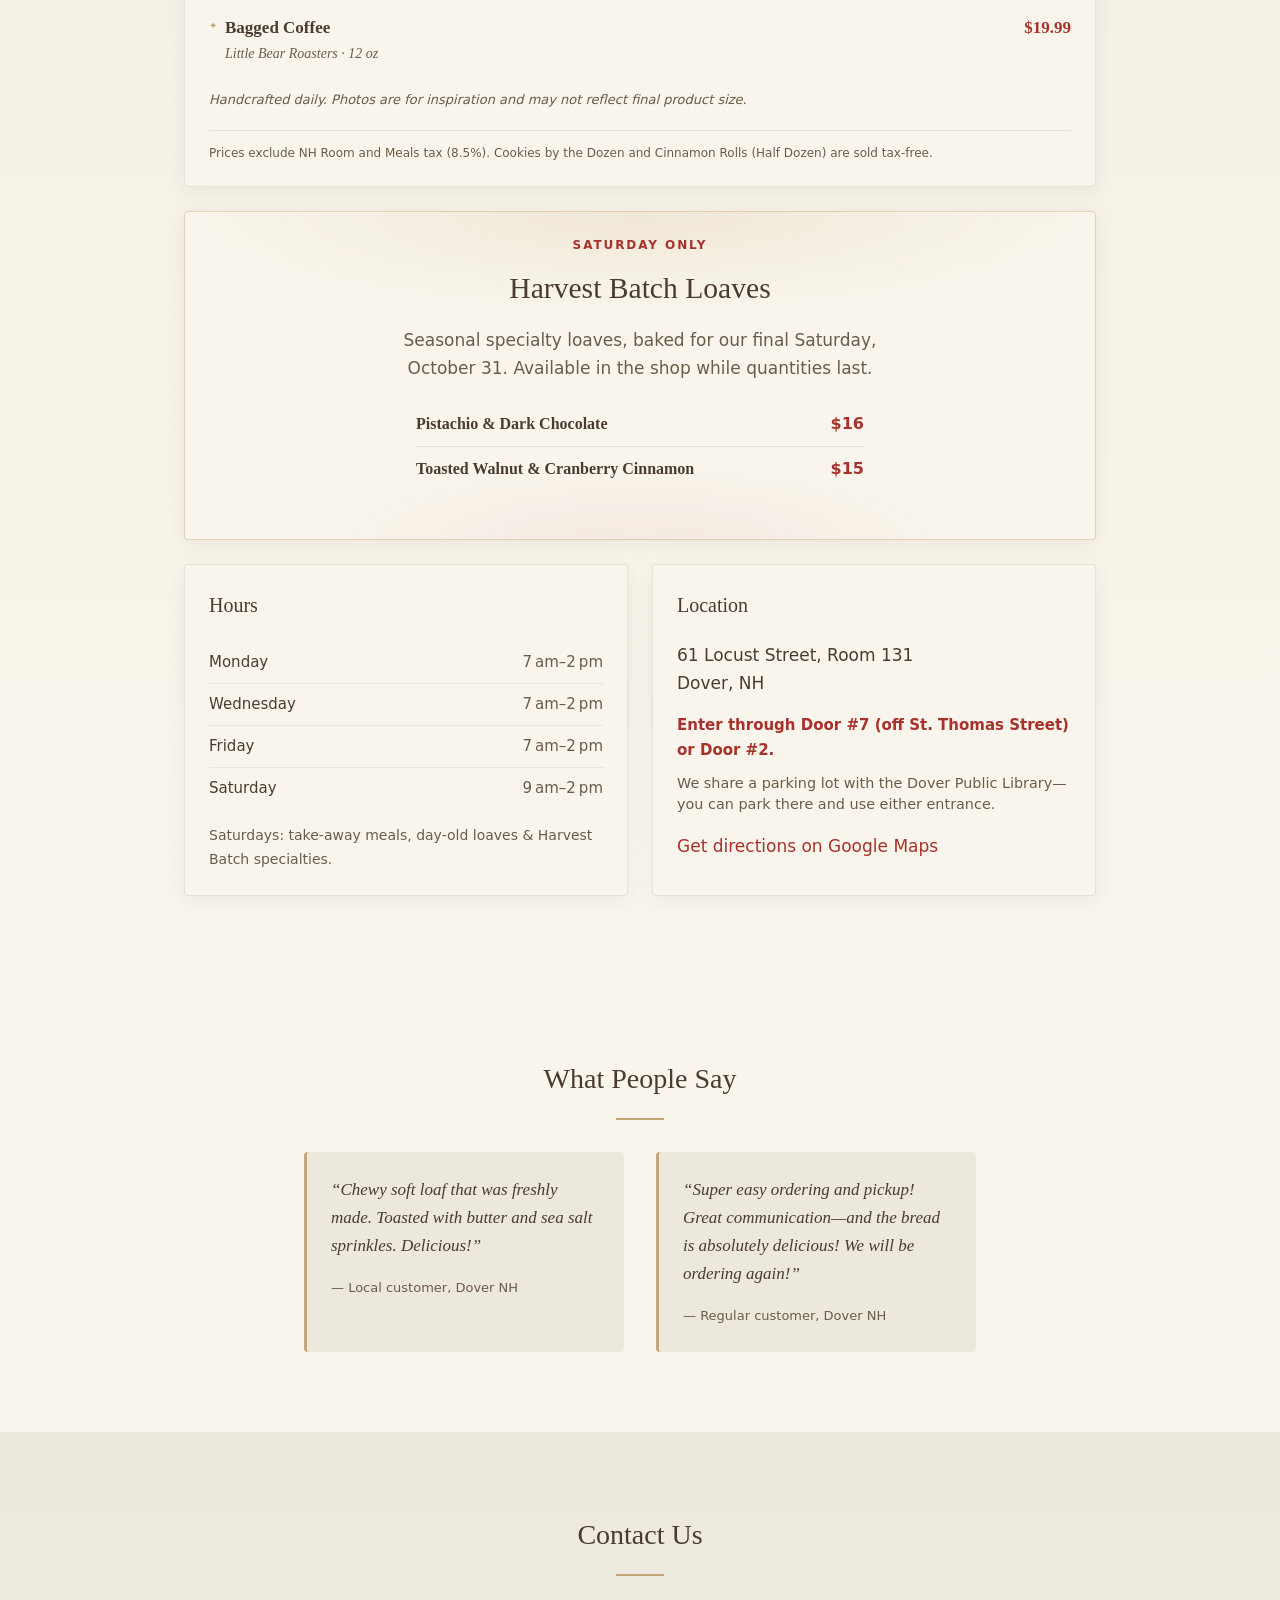
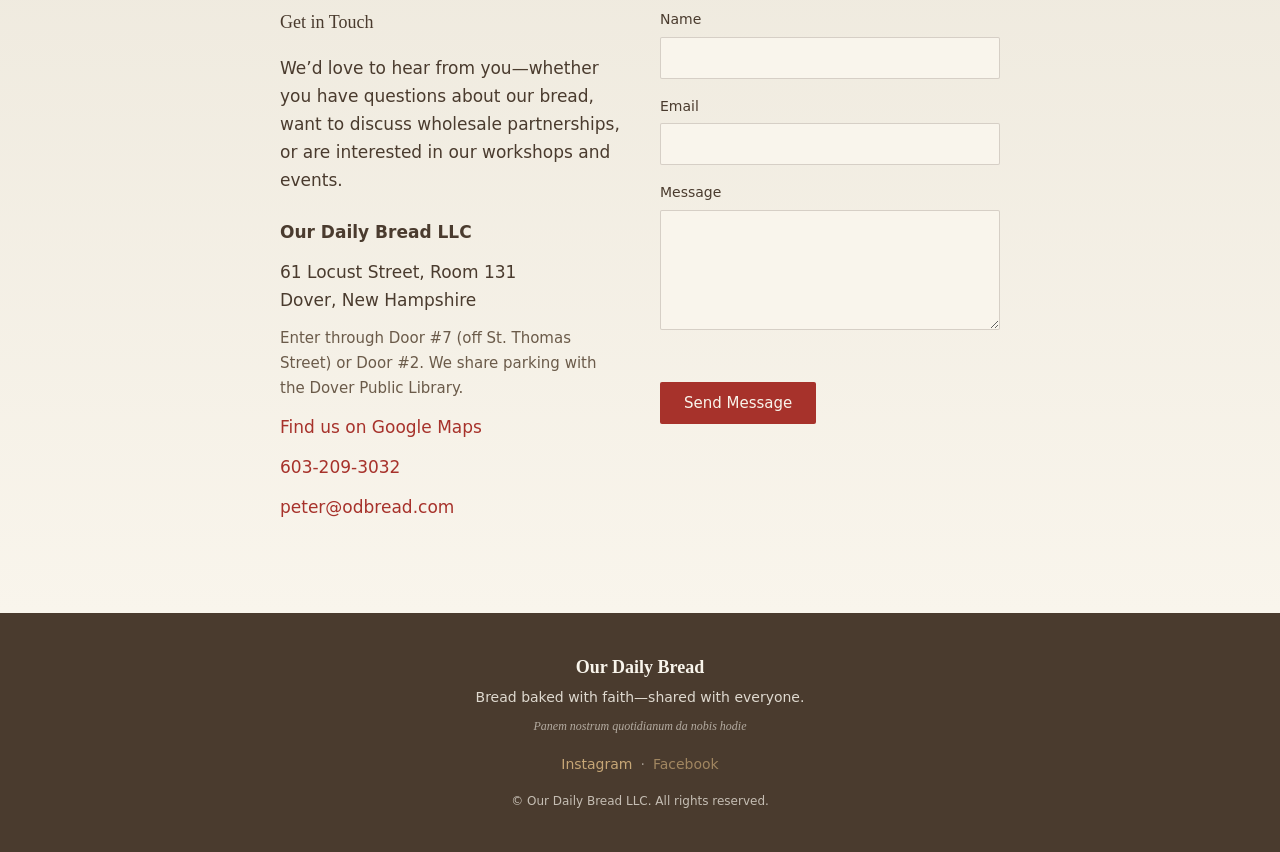
==== commit 8d2e8956: "Add permanent-closing banner, remove ordering content, update contact email to peter@odbread.com Co-" ====
--- a/index.html
+++ b/index.html
@@ -8,15 +8,15 @@
   <meta http-equiv="Permissions-Policy" content="camera=(), microphone=(), geolocation=(), interest-cohort=()">
   <meta http-equiv="Content-Security-Policy" content="default-src 'self'; base-uri 'self'; object-src 'none'; upgrade-insecure-requests; frame-src https://www.google.com; script-src 'self' 'unsafe-inline' https://www.googletagmanager.com https://www.google.com https://www.gstatic.com; style-src 'self' https://fonts.googleapis.com; font-src https://fonts.gstatic.com data:; img-src 'self' data: https: blob:; connect-src 'self' https://script.google.com https://www.google.com https://www.googletagmanager.com https://www.google-analytics.com https://analytics.google.com https://region1.google-analytics.com https://stats.g.doubleclick.net; form-action 'self' https://script.google.com;">
   <title>Artisan Sourdough Bakery | Our Daily Bread – Dover, NH</title>
-  <meta name="description" content="Our Daily Bread — naturally leavened sourdough in Dover, NH. Christ-centered artisan bakery with pickup, dine-in breakfast and lunch. Everyone welcome.">
-  <meta name="keywords" content="artisan sourdough, New England bakery, order fresh bread, Dover NH bakery, naturally leavened bread, artisan bread Dover NH, sourdough pickup NH, Our Daily Bread">
+  <meta name="description" content="Our Daily Bread — naturally leavened sourdough in Dover, NH. Christ-centered artisan bakery. Closing permanently on 10/31; we plan to reopen at a new location in the future.">
+  <meta name="keywords" content="artisan sourdough, New England bakery, Dover NH bakery, naturally leavened bread, artisan bread Dover NH, Our Daily Bread">
   <link rel="preconnect" href="https://fonts.googleapis.com">
   <link rel="preconnect" href="https://fonts.gstatic.com" crossorigin>
   <link href="https://fonts.googleapis.com/css2?family=EB+Garamond:ital,wght@0,400;0,500;0,600;0,700;1,400&family=Libre+Franklin:wght@300;400;500;600&display=swap" rel="stylesheet">
   <link rel="stylesheet" href="css/styles.css?v=16">
   <link rel="canonical" href="https://odbread.com/">
   <meta property="og:title" content="Artisan Sourdough Bakery | Our Daily Bread – Dover, NH">
-  <meta property="og:description" content="Naturally leavened sourdough in Dover, NH — faith-shaped craft, open table. Order online or visit us for breakfast and lunch.">
+  <meta property="og:description" content="Naturally leavened sourdough in Dover, NH — faith-shaped craft, open table. Closing permanently on 10/31; we plan to reopen at a new location in the future.">
   <meta property="og:type" content="website">
 </head>
 <body>
@@ -24,11 +24,10 @@
     <div class="promo-banner" role="status">
       <div class="promo-banner-inner">
         <p class="promo-banner-text">
-          <span class="promo-banner-headline">Harvest Batch loaves</span>
+          <span class="promo-banner-headline">We are closing permanently on 10/31</span>
           <span class="promo-banner-sep" aria-hidden="true">&middot;</span>
-          <span class="promo-banner-sub">Saturday only — order ahead in the app</span>
+          <span class="promo-banner-sub">Thank you, Dover! We plan to reopen at a new location sometime in the future.</span>
         </p>
-        <a href="https://app.simply-bread.co/odbread/" class="btn btn-promo" target="_blank" rel="noopener noreferrer">Order now</a>
       </div>
     </div>
     <nav class="nav">
@@ -43,7 +42,6 @@
       <ul class="nav-links" id="primary-nav">
         <li><a href="#home">Home</a></li>
         <li><a href="#about">About</a></li>
-        <li><a href="#order">Order</a></li>
         <li><a href="#visit">Visit</a></li>
         <li><a href="photos.html">Photos</a></li>
         <li><a href="shop.html">Apparel</a></li>
@@ -58,21 +56,18 @@
     <section id="home" class="hero">
       <div class="hero-bg"></div>
       <div class="hero-content">
-        <p class="hero-value-prop">Order Artisan Sourdough Baked Fresh Weekly in NH</p>
+        <p class="hero-value-prop">Artisan Sourdough Baked Fresh in Dover, NH</p>
         <p class="hero-subtitle">Artisan Sourdough • New England</p>
         <h1 class="hero-title hero-title--logo">
           <img src="images/our-daily-bread-logo.png" alt="Our Daily Bread" class="hero-logo" width="420" height="120" decoding="async" fetchpriority="high">
         </h1>
         <p class="hero-tagline">Not by bread alone.</p>
         <p class="hero-subline"><em>Flour. Water. Salt. And grace.</em></p>
-        <p class="hero-mission">Naturally leavened artisan sourdough in Dover, NH&mdash;for pickup or at our Locust Street kitchen. Our faith shapes how we bake and how we treat people: excellent bread and genuine hospitality first. Everyone is welcome; no one is a project.</p>
+        <p class="hero-mission">Naturally leavened artisan sourdough in Dover, NH&mdash;baked at our Locust Street kitchen. Our faith shapes how we bake and how we treat people: excellent bread and genuine hospitality first. Everyone is welcome; no one is a project.</p>
         <div class="hero-cta">
-          <!-- Simply Bread storefront (working — restore when checkout is live): https://app.simply-bread.co/odbread -->
-          <!-- <a href="https://app.simply-bread.co/odbread" target="_blank" rel="noopener" class="btn btn-primary" id="orderCtaBtn">Order Fresh Bread</a> -->
-          <a href="https://app.simply-bread.co/odbread/" class="btn btn-primary" id="orderCtaBtn" target="_blank" rel="noopener noreferrer">Order now</a>
-          <a href="#about" class="btn btn-secondary">Our Story</a>
+          <a href="#about" class="btn btn-primary">Our Story</a>
         </div>
-        <p class="hero-cta-hint">Secure checkout through Simply Bread — pickup in Dover, NH.</p>
+        <p class="hero-cta-hint">Our last day is October 31. We hope to reopen at a new location in the future.</p>
       </div>
       <div class="hero-wheat" aria-hidden="true"></div>
     </section>
@@ -84,20 +79,13 @@
         <div class="about-grid">
           <div class="about-content">
             <p class="about-lead">Drawing from the timeless words &ldquo;Give us this day our daily bread,&rdquo; we create handcrafted sourdough that honors tradition, craftsmanship, and community.</p>
-            <p><strong>Our Daily Bread</strong> is a Christ-centered artisan bakery in Dover, NH. We bake for weekly pickup, serve breakfast and lunch at our Locust Street kitchen, and take our craft seriously&mdash;excellence in the loaf, integrity in how we treat neighbors, customers, and partners.</p>
+            <p><strong>Our Daily Bread</strong> is a Christ-centered artisan bakery in Dover, NH. We bake and serve breakfast and lunch at our Locust Street kitchen, and take our craft seriously&mdash;excellence in the loaf, integrity in how we treat neighbors, customers, and partners.</p>
             <h3 class="about-subhead">Panis Vivus</h3>
             <p><em>Panis Vivus</em>&mdash;Latin for &ldquo;living bread&rdquo;&mdash;is the name we give our sourdough line. The phrase echoes one of the Catholic Church&rsquo;s central teachings: Christ as the Bread of Life, given for the life of the world. Latin has been the Church&rsquo;s shared language for centuries; we lean into that heritage not to perform piety, but because words like these remind us that bread can carry meaning deeper than flour and water.</p>
             <p>We are not here to preach at the counter. We are here to make bread worth returning for. If you want to talk about faith, we will gladly share; if you prefer quiet, small talk, or simply your loaf in a bag, we are glad for that too. <strong>Everyone is welcome</strong>&mdash;every background, every story, and every palate.</p>
             <h3 class="about-subhead">Bread Shared</h3>
             <p>When we have leftover loaves at the end of the day, we donate them to local food shelves rather than let good bread go to waste.</p>
             <p class="donation-stat"><span id="donationTotal" class="donation-total">56</span> loaves donated to local food shelves&mdash;and counting.</p>
-            <p>We partner with <a href="https://www.simply-bread.co/" target="_blank" rel="noopener noreferrer">Simply Bread</a> to bring you the finest naturally leavened bread—<strong>artisan sourdough bread</strong> baked with care and ready fresh for weekly pickup.</p>
-            <div class="powered-by">
-              <p class="powered-by-label">Powered by</p>
-              <a href="https://www.simply-bread.co/" target="_blank" rel="noopener noreferrer" class="simply-bread-logo-link">
-                <img src="images/simply-bread-logo.png" alt="Simply Bread — online ordering platform for artisan bakery" class="simply-bread-logo" width="120" height="48" loading="lazy">
-              </a>
-            </div>
           </div>
           <div class="values">
             <h3>Our Values</h3>
@@ -137,24 +125,6 @@
       </div>
     </section>
 
-    <!-- Order -->
-    <section id="order" class="order">
-      <div class="container">
-        <h2 class="section-title">Order Your Bread</h2>
-        <div class="order-content">
-          <p class="order-lead">Order naturally leavened sourdough for pickup in Dover, NH. Choose your loaves and bake day — checkout is handled securely through Simply Bread.</p>
-          <div class="order-card">
-            <div class="order-card-inner">
-              <p>Browse what we&rsquo;re baking and reserve your loaves. You&rsquo;ll complete payment in the Simply Bread storefront.</p>
-              <a href="https://app.simply-bread.co/odbread/" class="btn btn-primary btn-large" id="orderStorefrontBtn" target="_blank" rel="noopener noreferrer">Order now</a>
-              <p class="order-cta-hint">Opens in a new tab</p>
-              <p class="order-note">Choose your bake day &amp; pickup time in Simply Bread; new customers create an account at checkout.</p>
-            </div>
-          </div>
-        </div>
-      </div>
-    </section>
-
     <!-- Menu, Hours & Location -->
     <section id="visit" class="visit">
       <div class="container visit-container">
@@ -288,7 +258,7 @@
 
             <!-- Take-Out -->
             <div class="menu-panel" role="tabpanel" id="menu-takeout" aria-labelledby="tab-takeout" hidden>
-              <p class="menu-panel-lead">Order ahead for pickup. Text <a href="sms:6032093032">603-209-3032</a>, email <a href="mailto:peter@odbread.com">peter@odbread.com</a>, or stop by the shop.</p>
+              <p class="menu-panel-lead">Stop by the shop for take-out through our final day, October 31.</p>
               <div class="menu-category">
                 <h4>Bread Loaves</h4>
                 <ul class="menu-list">
@@ -406,7 +376,7 @@
 
             <!-- Catering -->
             <div class="menu-panel" role="tabpanel" id="menu-catering" aria-labelledby="tab-catering" hidden>
-              <p class="menu-panel-lead">48-hour notice preferred. Pickup at the shop. Breakfast, lunch &amp; drinks priced for a minimum of 6; loaves and bagged coffee priced each.</p>
+              <p class="menu-panel-lead">We are no longer taking catering orders as we close permanently on October 31. Breakfast, lunch &amp; drinks were priced for a minimum of 6; loaves and bagged coffee priced each.</p>
               <div class="menu-category">
                 <h4>Bread Loaves</h4>
                 <ul class="menu-list">
@@ -510,7 +480,7 @@
                   </li>
                 </ul>
               </div>
-              <p class="menu-note">A 20% gratuity applies to catering orders. Delivered orders also include a 10% delivery fee. Larger quantities and mixed orders welcome &mdash; inquire at the counter or <a href="#contact">contact us</a>.</p>
+              <p class="menu-note">A 20% gratuity applied to catering orders. Delivered orders also included a 10% delivery fee.</p>
               <p class="menu-disclaimer">Handcrafted daily. Photos are for inspiration and may not reflect final product size.</p>
               <p class="menu-tax">Prices exclude NH Room and Meals tax (8.5%).</p>
             </div>
@@ -518,14 +488,11 @@
           <aside class="visit-card visit-harvest" id="harvest-batch" aria-labelledby="harvest-title">
             <p class="visit-harvest-eyebrow">Saturday Only</p>
             <h3 id="harvest-title">Harvest Batch Loaves</h3>
-            <p class="visit-harvest-lead">Seasonal specialty loaves, baked for Saturday pickup. Order ahead in the app&mdash;quantities are limited.</p>
+            <p class="visit-harvest-lead">Seasonal specialty loaves, baked for our final Saturday, October 31. Available in the shop while quantities last.</p>
             <ul class="harvest-list">
               <li><span class="harvest-name">Pistachio &amp; Dark Chocolate</span><span class="harvest-price">$16</span></li>
               <li><span class="harvest-name">Toasted Walnut &amp; Cranberry Cinnamon</span><span class="harvest-price">$15</span></li>
             </ul>
-            <p class="visit-harvest-cta">
-              <a href="https://app.simply-bread.co/odbread/" class="btn btn-primary" target="_blank" rel="noopener noreferrer">Order in the app</a>
-            </p>
           </aside>
           <div class="visit-card visit-hours">
             <h3>Hours</h3>
@@ -581,7 +548,7 @@
               <p class="contact-directions">Enter through Door&nbsp;#7 (off St. Thomas Street) or Door&nbsp;#2. We share parking with the Dover Public Library.</p>
               <p><a href="https://www.google.com/maps/search/?api=1&query=61+Locust+Street,+Dover,+NH" target="_blank" rel="noopener noreferrer">Find us on Google Maps</a></p>
               <p><a href="tel:603-209-3032">603-209-3032</a></p>
-              <p><a href="mailto:support@odbread.com">support@odbread.com</a></p>
+              <p><a href="mailto:peter@odbread.com">peter@odbread.com</a></p>
             </address>
           </div>
           <form class="contact-form" id="contactForm" action="https://script.google.com/macros/s/AKfycby3gQJtrAMhVKR8d1xmrACJBIZdLNcaFUk_T5RhnjEEo-OD0qwfw-ufEk-nqxFm8HJy/exec" method="POST" data-recaptcha-sitekey="6LfA-WwsAAAAAMd-1ZGWtlz0RAtv8M4O-SusuF2E" autocomplete="on">
@@ -615,39 +582,6 @@
     </div>
   </footer>
 
-  <div
-    class="promo-modal"
-    id="first15Modal"
-    hidden
-    role="dialog"
-    aria-modal="true"
-    aria-labelledby="first15Title"
-    aria-describedby="first15Desc"
-  >
-    <div class="promo-modal-backdrop" data-promo-close></div>
-    <div class="promo-modal-panel" role="document">
-      <button type="button" class="promo-modal-close" data-promo-close aria-label="Close offer">
-        <span aria-hidden="true">&times;</span>
-      </button>
-      <p class="promo-modal-eyebrow">Welcome offer</p>
-      <h2 class="promo-modal-title" id="first15Title">15% off your first app order</h2>
-      <p class="promo-modal-desc" id="first15Desc">
-        Sign up for the Simply Bread app and use code <strong>FIRST15</strong> on your first app order.
-      </p>
-      <p class="promo-modal-code" aria-label="Coupon code FIRST15">FIRST15</p>
-      <a
-        class="btn btn-primary promo-modal-cta"
-        id="first15CtaBtn"
-        href="https://app.simplybread.com/odbread/signup"
-        target="_blank"
-        rel="noopener noreferrer"
-      >
-        Sign up &amp; save
-      </a>
-      <button type="button" class="promo-modal-dismiss" data-promo-close>No thanks</button>
-    </div>
-  </div>
-
   <!-- LocalBusiness schema for Dover, NH -->
   <script type="application/ld+json">
   {
@@ -656,10 +590,10 @@
     "name": "Our Daily Bread",
     "alternateName": "Panis Vivus",
     "legalName": "Our Daily Bread LLC",
-    "description": "Christ-centered artisan sourdough bakery in Dover, NH. Naturally leavened bread for pickup and dine-in; everyone welcome.",
+    "description": "Christ-centered artisan sourdough bakery in Dover, NH. Naturally leavened bread for dine-in and take-out; everyone welcome. Closing permanently 10/31; plans to reopen at a new location.",
     "url": "https://odbread.com",
     "telephone": "+1-603-209-3032",
-    "email": "support@odbread.com",
+    "email": "peter@odbread.com",
     "address": {
       "@type": "PostalAddress",
       "streetAddress": "61 Locust Street, Room 131",
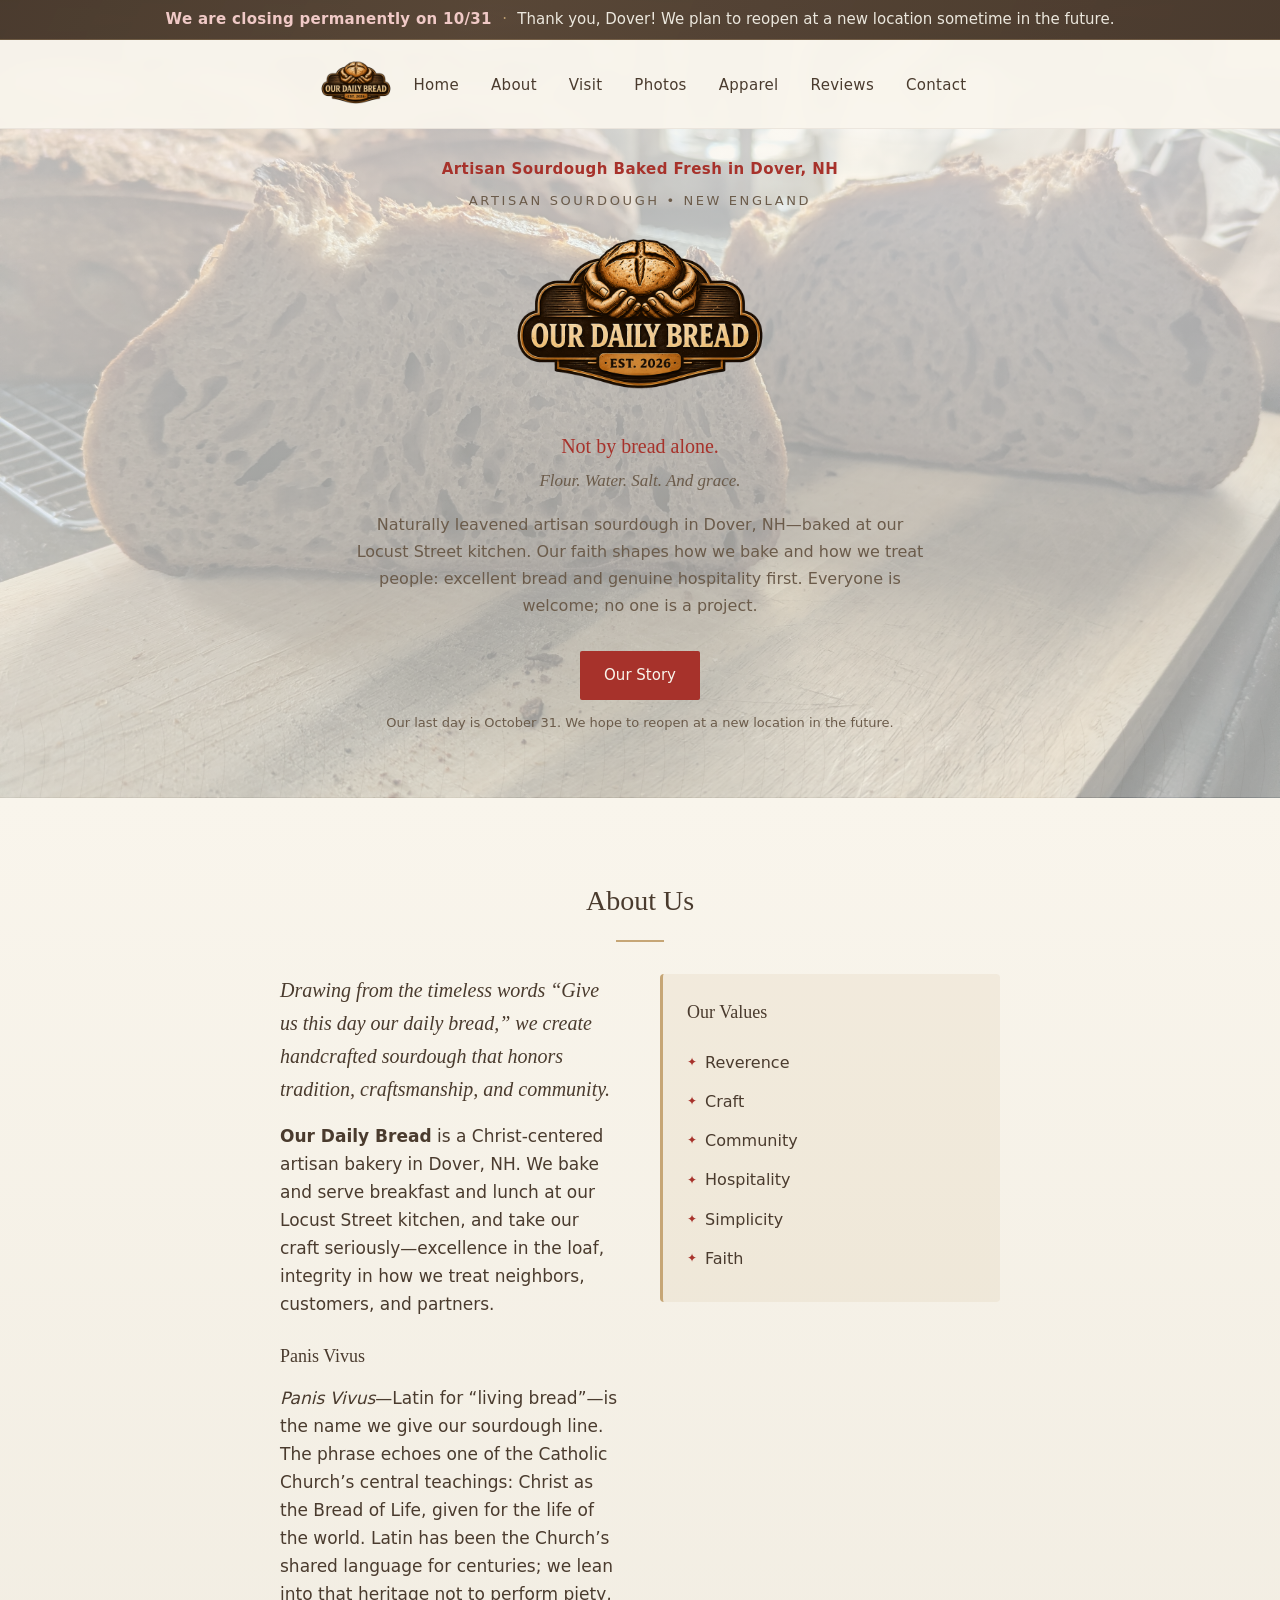
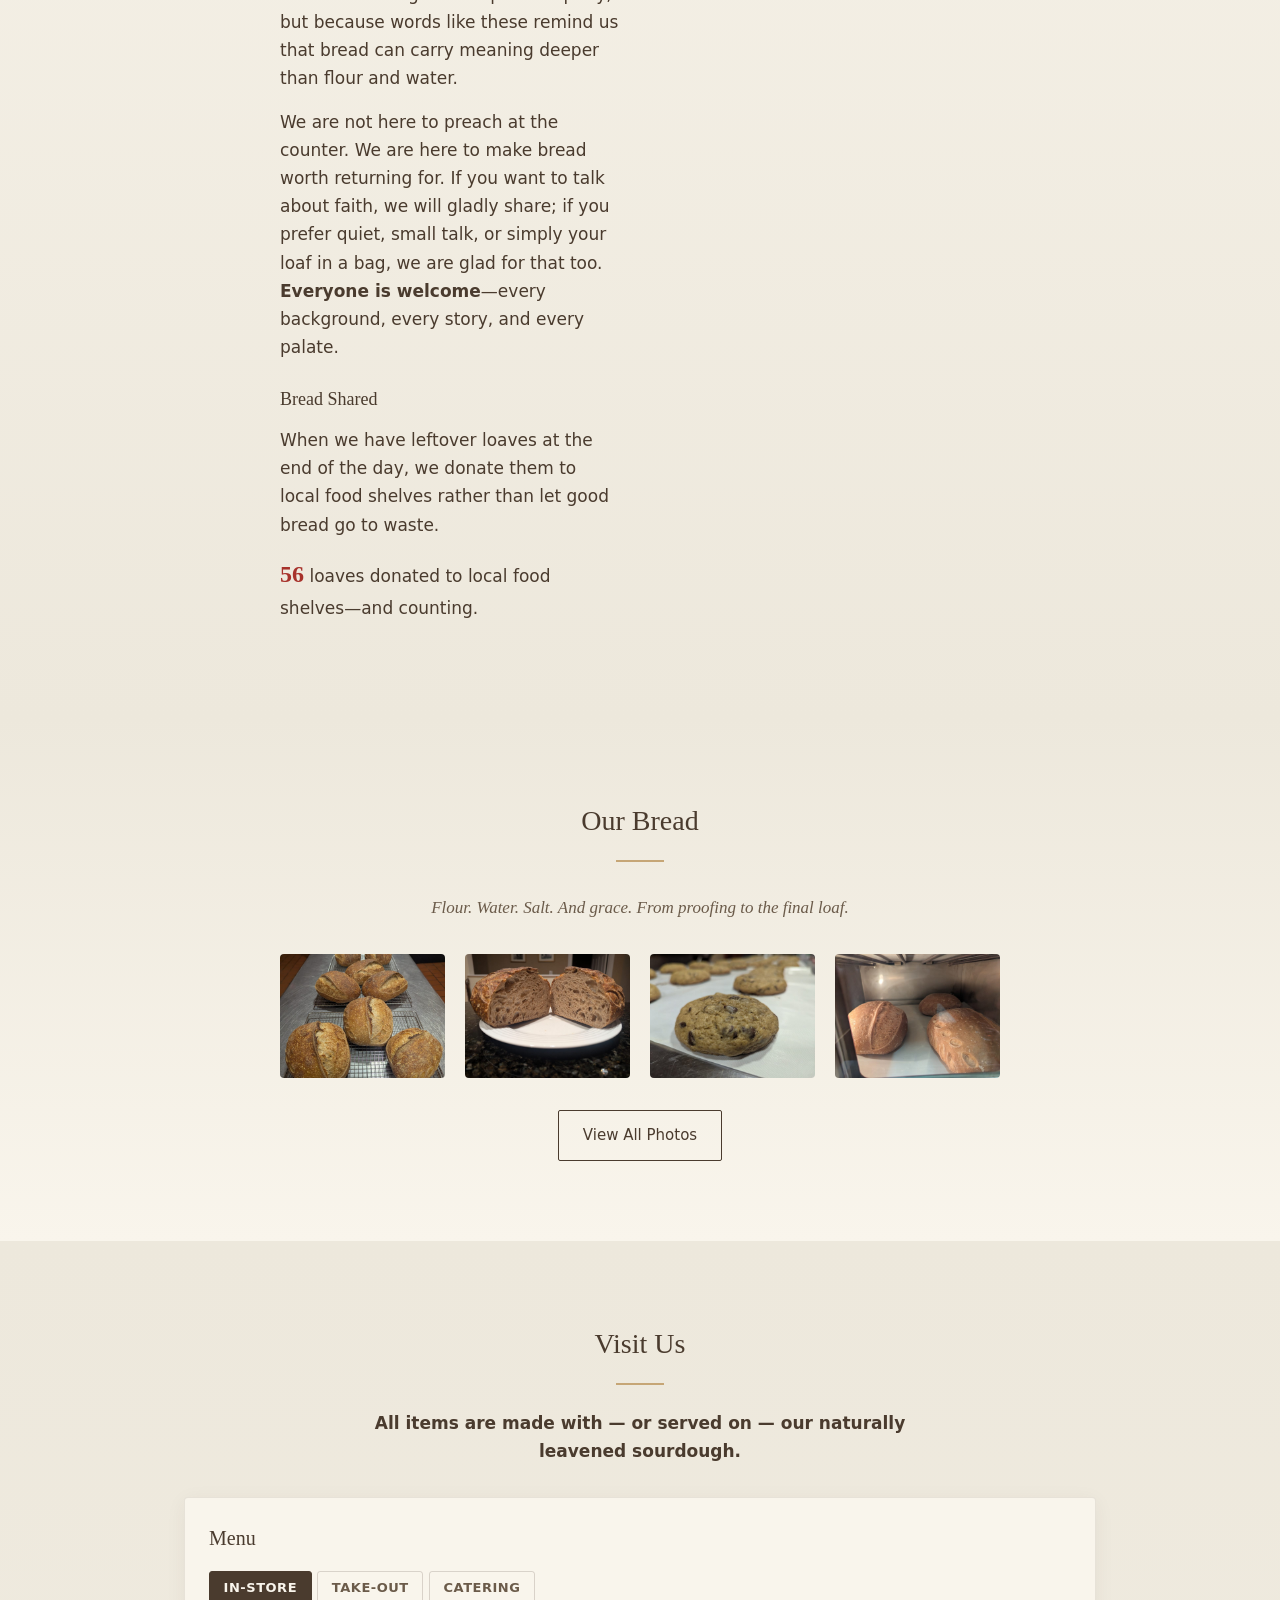
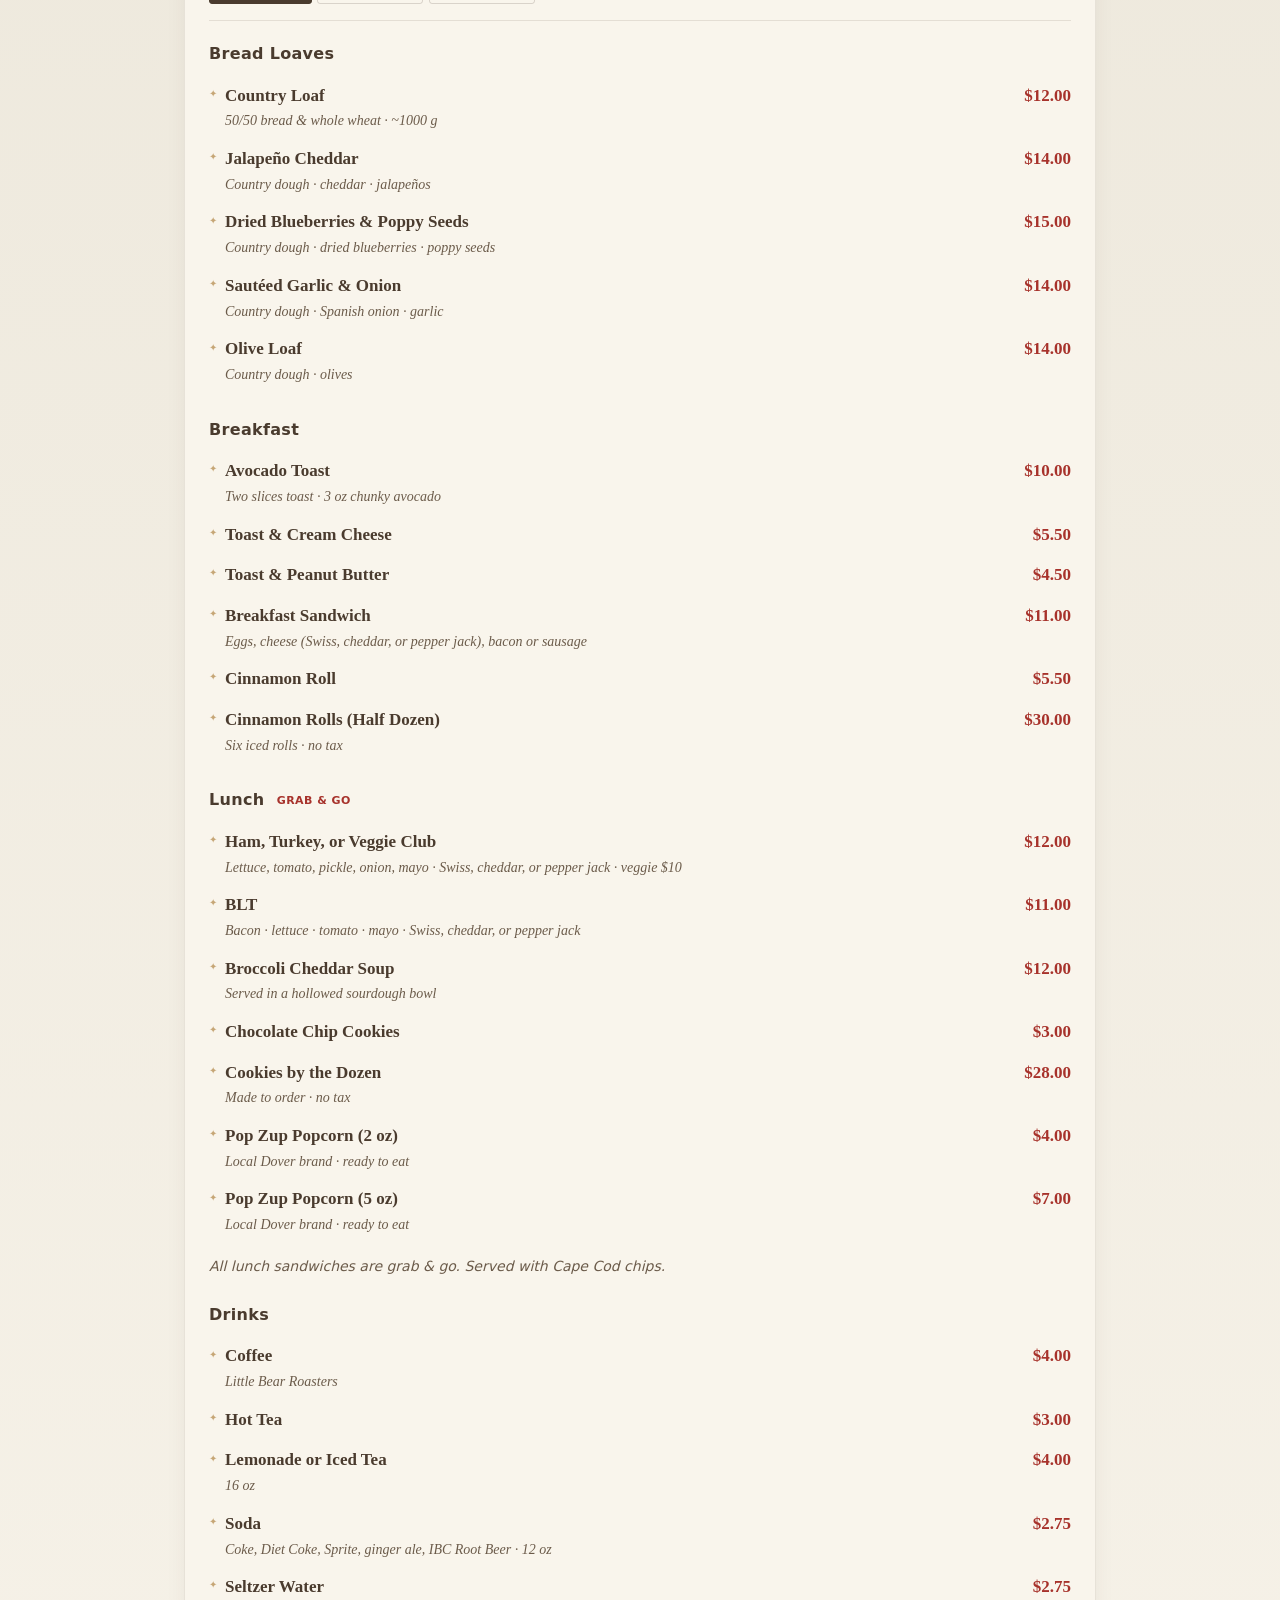
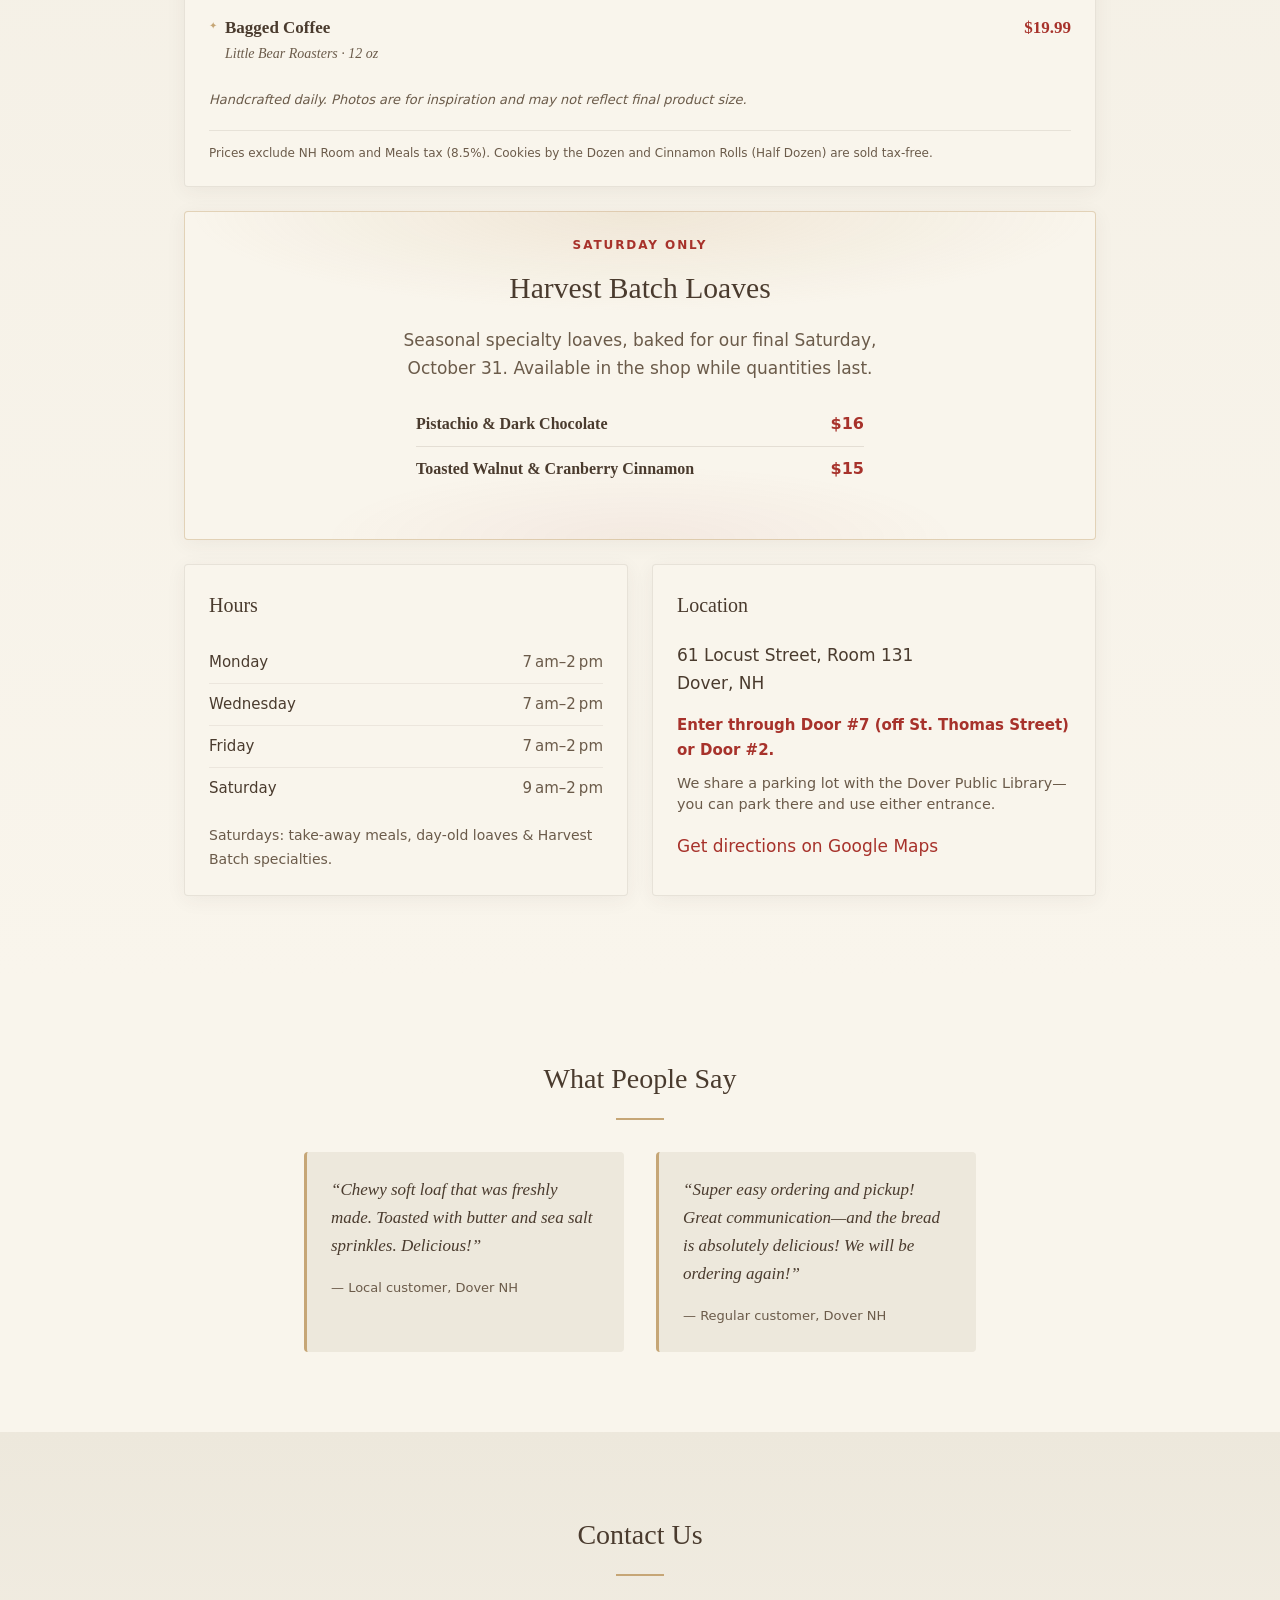
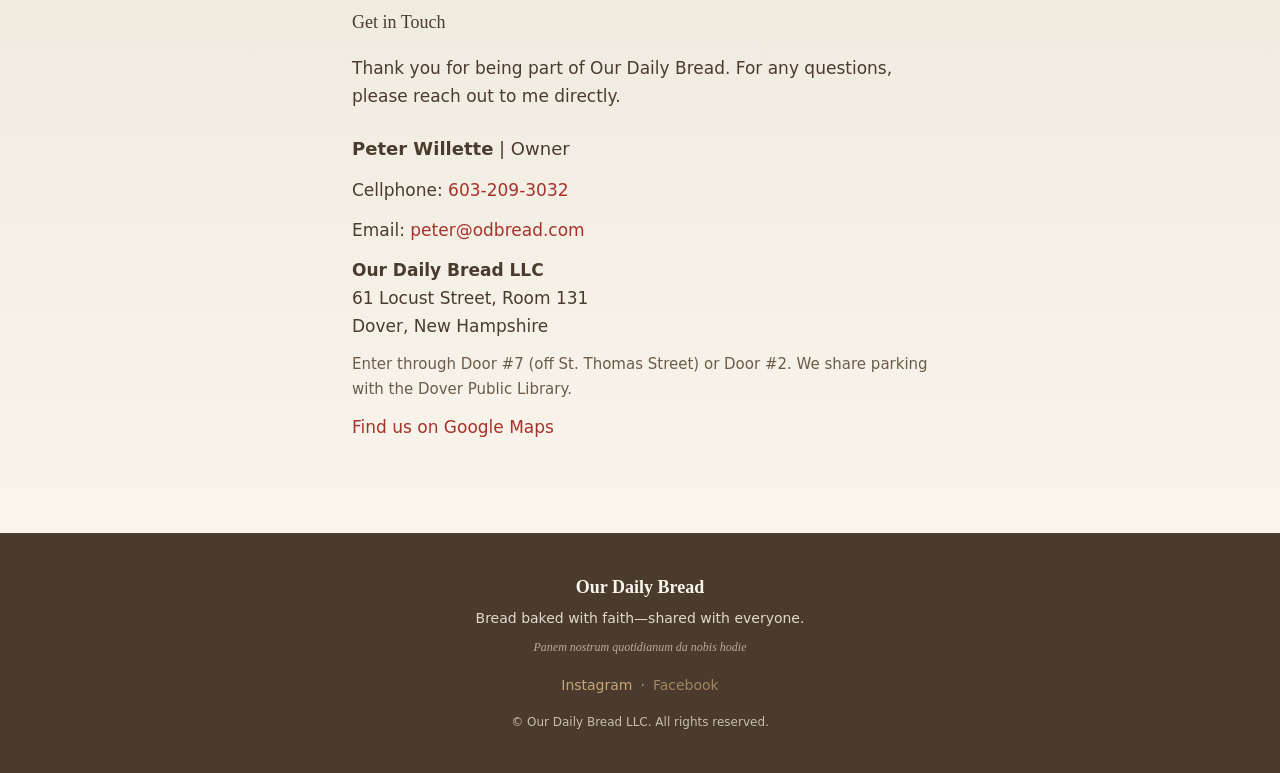
==== commit 2874b813: "Replace contact form with owner contact details Co-authored-by: Cursor <cursoragent@cursor.com>" ====
--- a/index.html
+++ b/index.html
@@ -13,7 +13,7 @@
   <link rel="preconnect" href="https://fonts.googleapis.com">
   <link rel="preconnect" href="https://fonts.gstatic.com" crossorigin>
   <link href="https://fonts.googleapis.com/css2?family=EB+Garamond:ital,wght@0,400;0,500;0,600;0,700;1,400&family=Libre+Franklin:wght@300;400;500;600&display=swap" rel="stylesheet">
-  <link rel="stylesheet" href="css/styles.css?v=16">
+  <link rel="stylesheet" href="css/styles.css?v=17">
   <link rel="canonical" href="https://odbread.com/">
   <meta property="og:title" content="Artisan Sourdough Bakery | Our Daily Bread – Dover, NH">
   <meta property="og:description" content="Naturally leavened sourdough in Dover, NH — faith-shaped craft, open table. Closing permanently on 10/31; we plan to reopen at a new location in the future.">
@@ -538,31 +538,19 @@
     <section id="contact" class="contact">
       <div class="container">
         <h2 class="section-title">Contact Us</h2>
-        <div class="contact-grid">
+        <div class="contact-grid contact-grid--single">
           <div class="contact-info">
             <h3>Get in Touch</h3>
-            <p>We&rsquo;d love to hear from you—whether you have questions about our bread, want to discuss wholesale partnerships, or are interested in our workshops and events.</p>
+            <p>Thank you for being part of Our Daily Bread. For any questions, please reach out to me directly.</p>
             <address>
-              <p><strong>Our Daily Bread LLC</strong></p>
-              <p>61 Locust Street, Room 131<br>Dover, New Hampshire</p>
+              <p class="contact-person"><strong>Peter Willette</strong> | Owner</p>
+              <p>Cellphone: <a href="tel:603-209-3032">603-209-3032</a></p>
+              <p>Email: <a href="mailto:peter@odbread.com">peter@odbread.com</a></p>
+              <p class="contact-company"><strong>Our Daily Bread LLC</strong><br>61 Locust Street, Room 131<br>Dover, New Hampshire</p>
               <p class="contact-directions">Enter through Door&nbsp;#7 (off St. Thomas Street) or Door&nbsp;#2. We share parking with the Dover Public Library.</p>
               <p><a href="https://www.google.com/maps/search/?api=1&query=61+Locust+Street,+Dover,+NH" target="_blank" rel="noopener noreferrer">Find us on Google Maps</a></p>
-              <p><a href="tel:603-209-3032">603-209-3032</a></p>
-              <p><a href="mailto:peter@odbread.com">peter@odbread.com</a></p>
             </address>
           </div>
-          <form class="contact-form" id="contactForm" action="https://script.google.com/macros/s/AKfycby3gQJtrAMhVKR8d1xmrACJBIZdLNcaFUk_T5RhnjEEo-OD0qwfw-ufEk-nqxFm8HJy/exec" method="POST" data-recaptcha-sitekey="6LfA-WwsAAAAAMd-1ZGWtlz0RAtv8M4O-SusuF2E" autocomplete="on">
-            <label for="name">Name</label>
-            <input type="text" id="name" name="name" required maxlength="200" autocomplete="name" autocapitalize="words">
-            <label for="email">Email</label>
-            <input type="email" id="email" name="email" required maxlength="254" autocomplete="email" inputmode="email">
-            <label for="message">Message</label>
-            <textarea id="message" name="message" rows="5" required maxlength="8000"></textarea>
-            <input type="hidden" id="g-recaptcha-response" name="g-recaptcha-response">
-            <p class="form-error" id="recaptchaError" role="alert"></p>
-            <button type="submit" class="btn btn-primary" id="submitBtn">Send Message</button>
-          </form>
-          <div id="contactFormOutcome" class="contact-form-outcome" hidden></div>
         </div>
       </div>
     </section>
@@ -622,7 +610,6 @@
   <script async src="https://www.googletagmanager.com/gtag/js?id=G-D5C2E35JSS"></script>
   <script src="js/gtag-init.js?v=4" defer></script>
 
-  <script src="https://www.google.com/recaptcha/api.js?render=6LfA-WwsAAAAAMd-1ZGWtlz0RAtv8M4O-SusuF2E" async defer></script>
   <script src="js/main.js?v=7" defer></script>
 </body>
 </html>
--- a/css/styles.css
+++ b/css/styles.css
@@ -775,42 +775,6 @@
   grid-column: 1 / -1;
 }
 
-.visit-menu--app {
-  text-align: center;
-}
-
-.visit-app-lead {
-  margin: 0 auto 1.25rem;
-  max-width: 36rem;
-  color: var(--brown-light);
-  line-height: 1.55;
-}
-
-.visit-bake-list {
-  list-style: none;
-  margin: 0 auto 1.5rem;
-  padding: 0;
-  max-width: 22rem;
-  text-align: left;
-}
-
-.visit-bake-list li {
-  font-family: var(--font-serif);
-  font-size: 1.125rem;
-  font-weight: 600;
-  color: var(--iron-brown);
-  padding: 0.45rem 0;
-  border-bottom: 1px dotted rgba(74, 59, 46, 0.22);
-}
-
-.visit-bake-list li:last-child {
-  border-bottom: none;
-}
-
-.visit-app-cta {
-  margin: 0 0 1.25rem;
-}
-
 @media (min-width: 768px) {
   .visit-grid {
     grid-template-columns: 1fr 1fr;
@@ -1305,6 +1269,26 @@
     max-width: 56rem;
     margin: 0 auto;
   }
+}
+
+.contact-grid--single {
+  max-width: 36rem;
+  margin: 0 auto;
+}
+
+@media (min-width: 768px) {
+  .contact-grid--single {
+    grid-template-columns: 1fr;
+    max-width: 36rem;
+  }
+}
+
+.contact-person {
+  font-size: 1.125rem;
+}
+
+.contact-company {
+  margin-top: 1.5rem;
 }
 
 .contact-info h3 {
